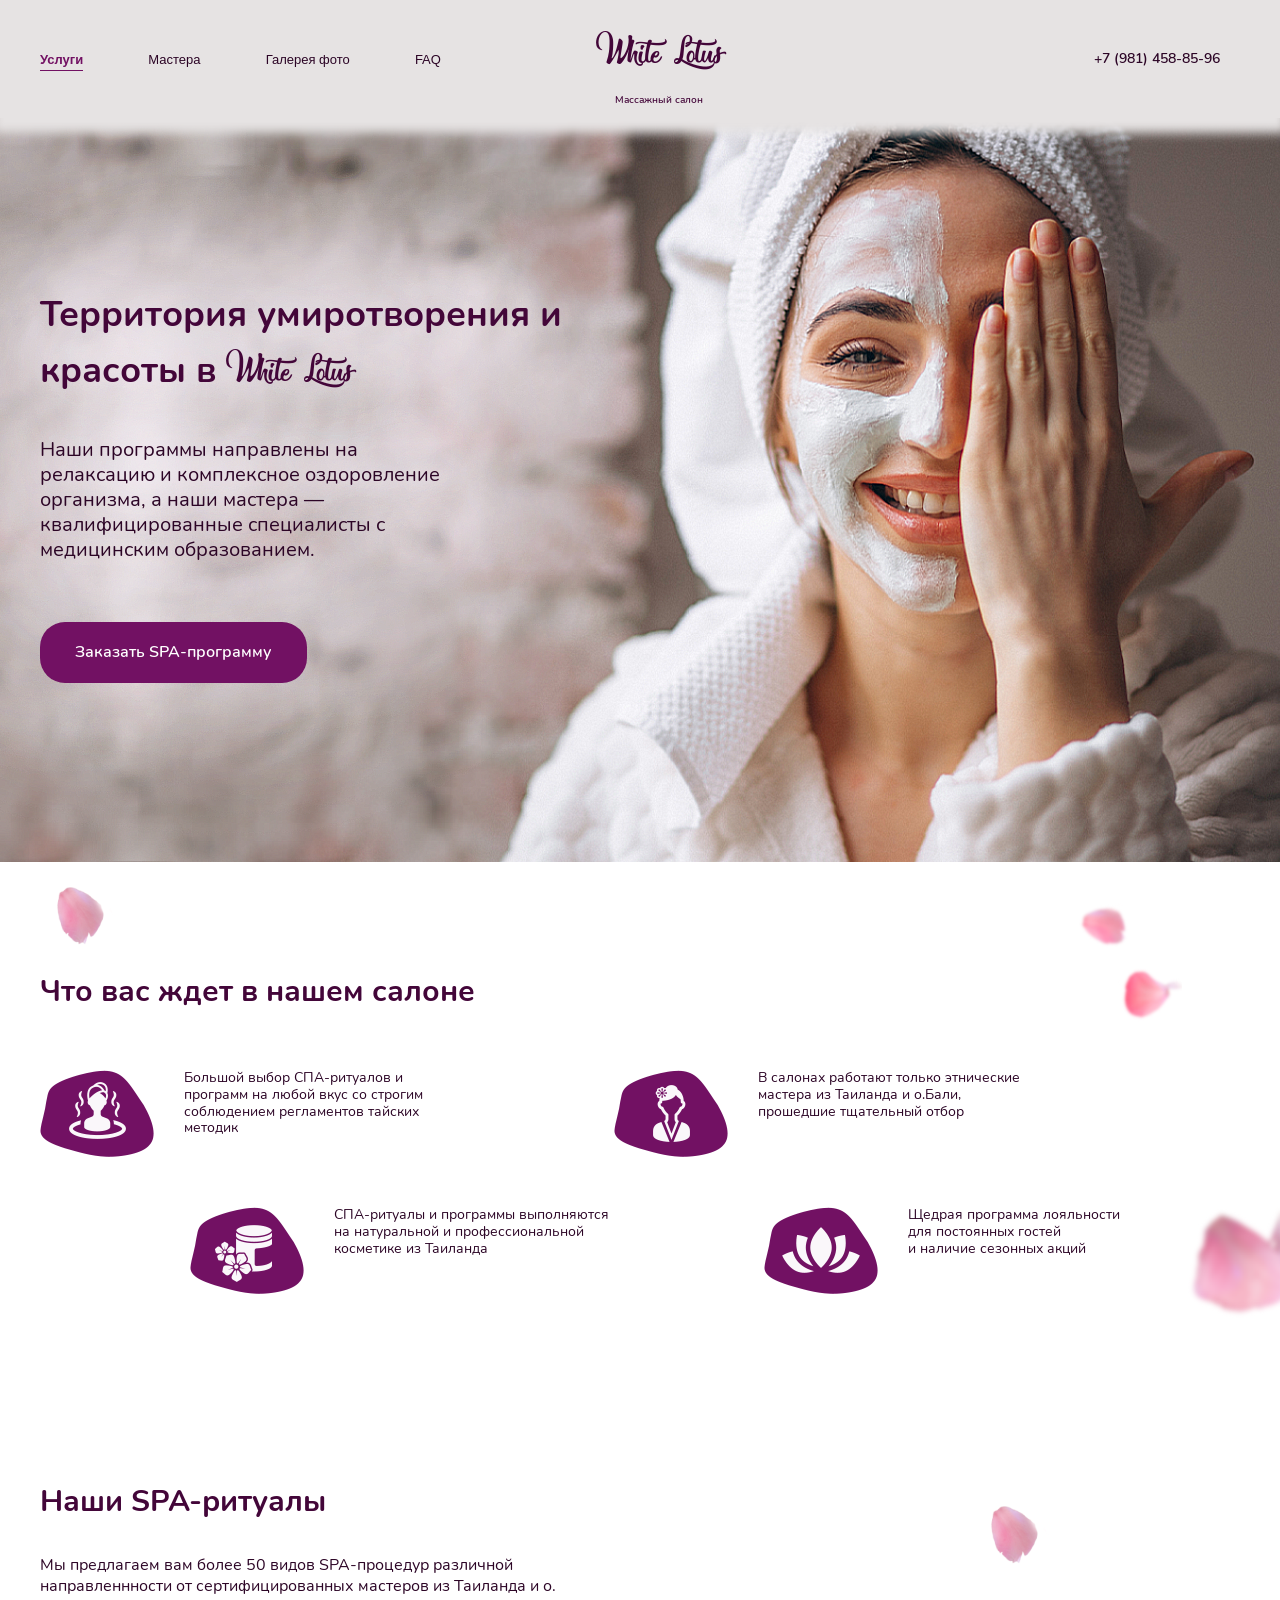
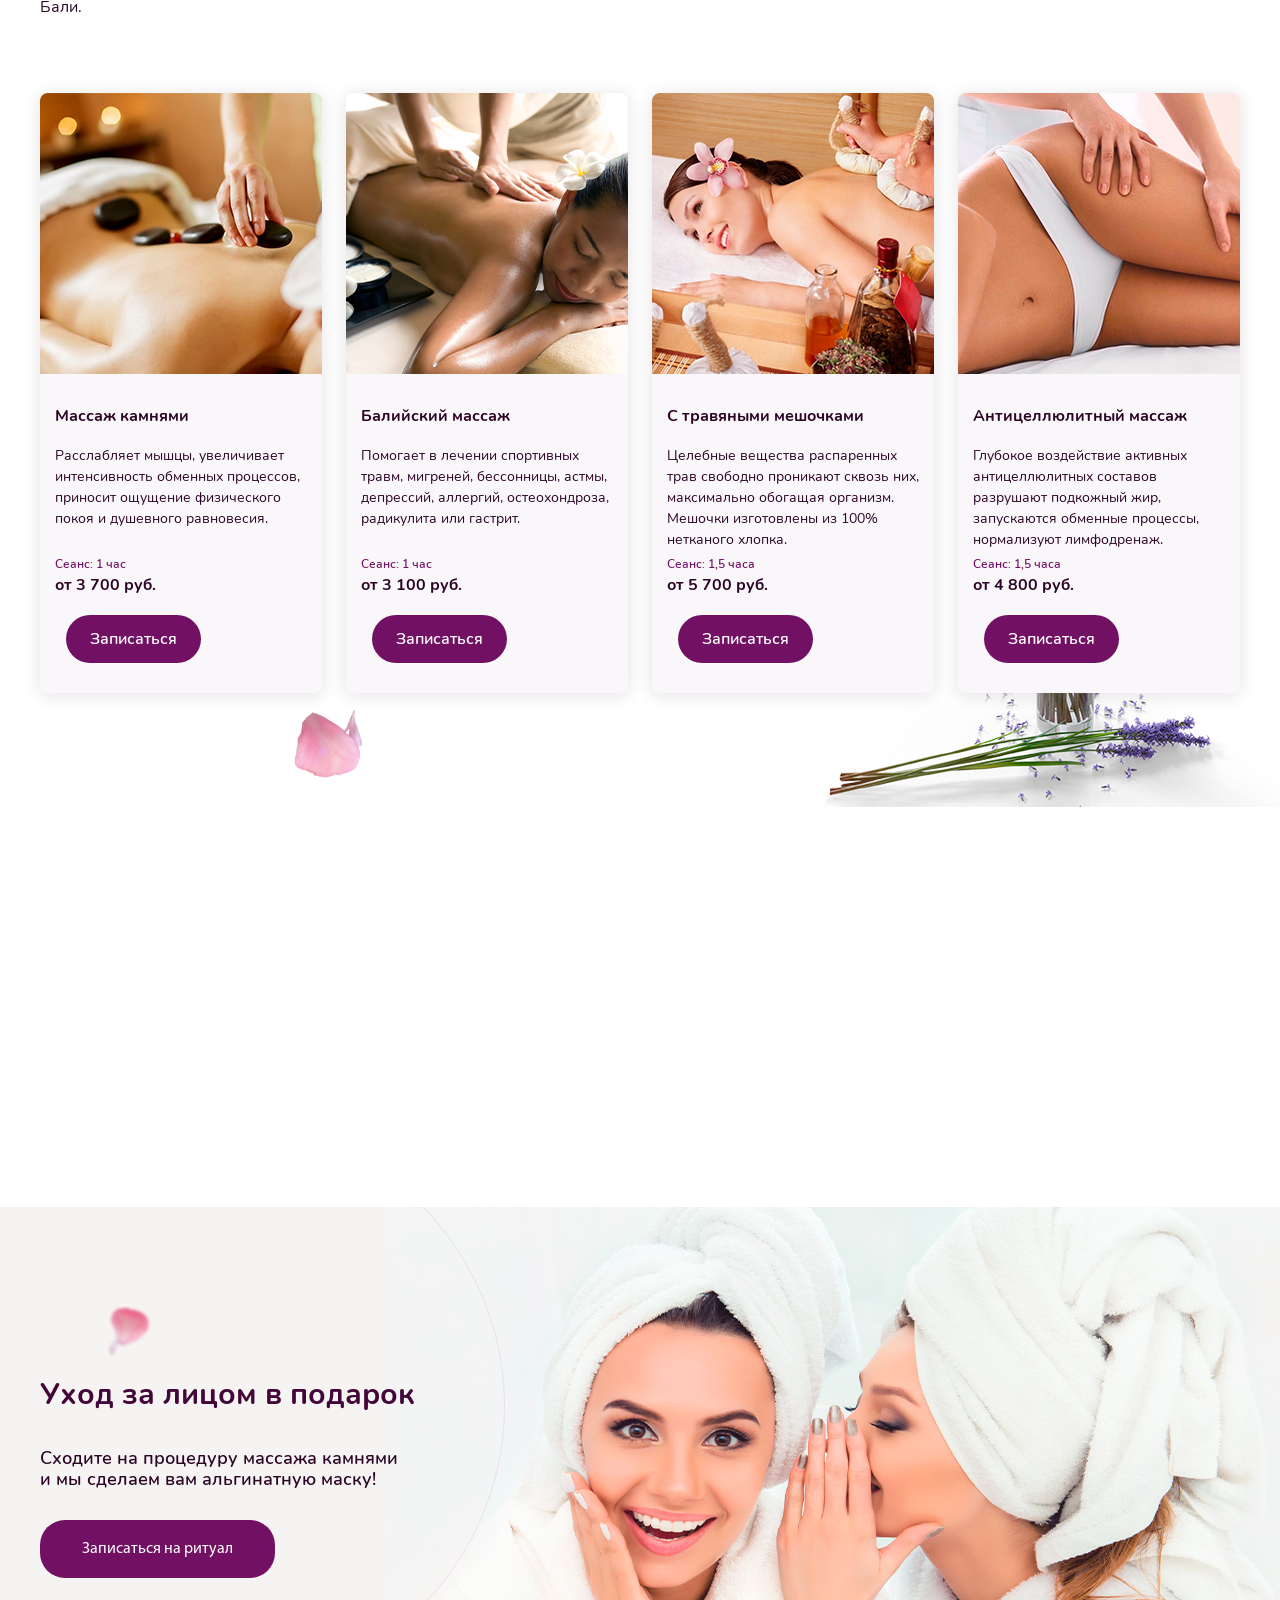
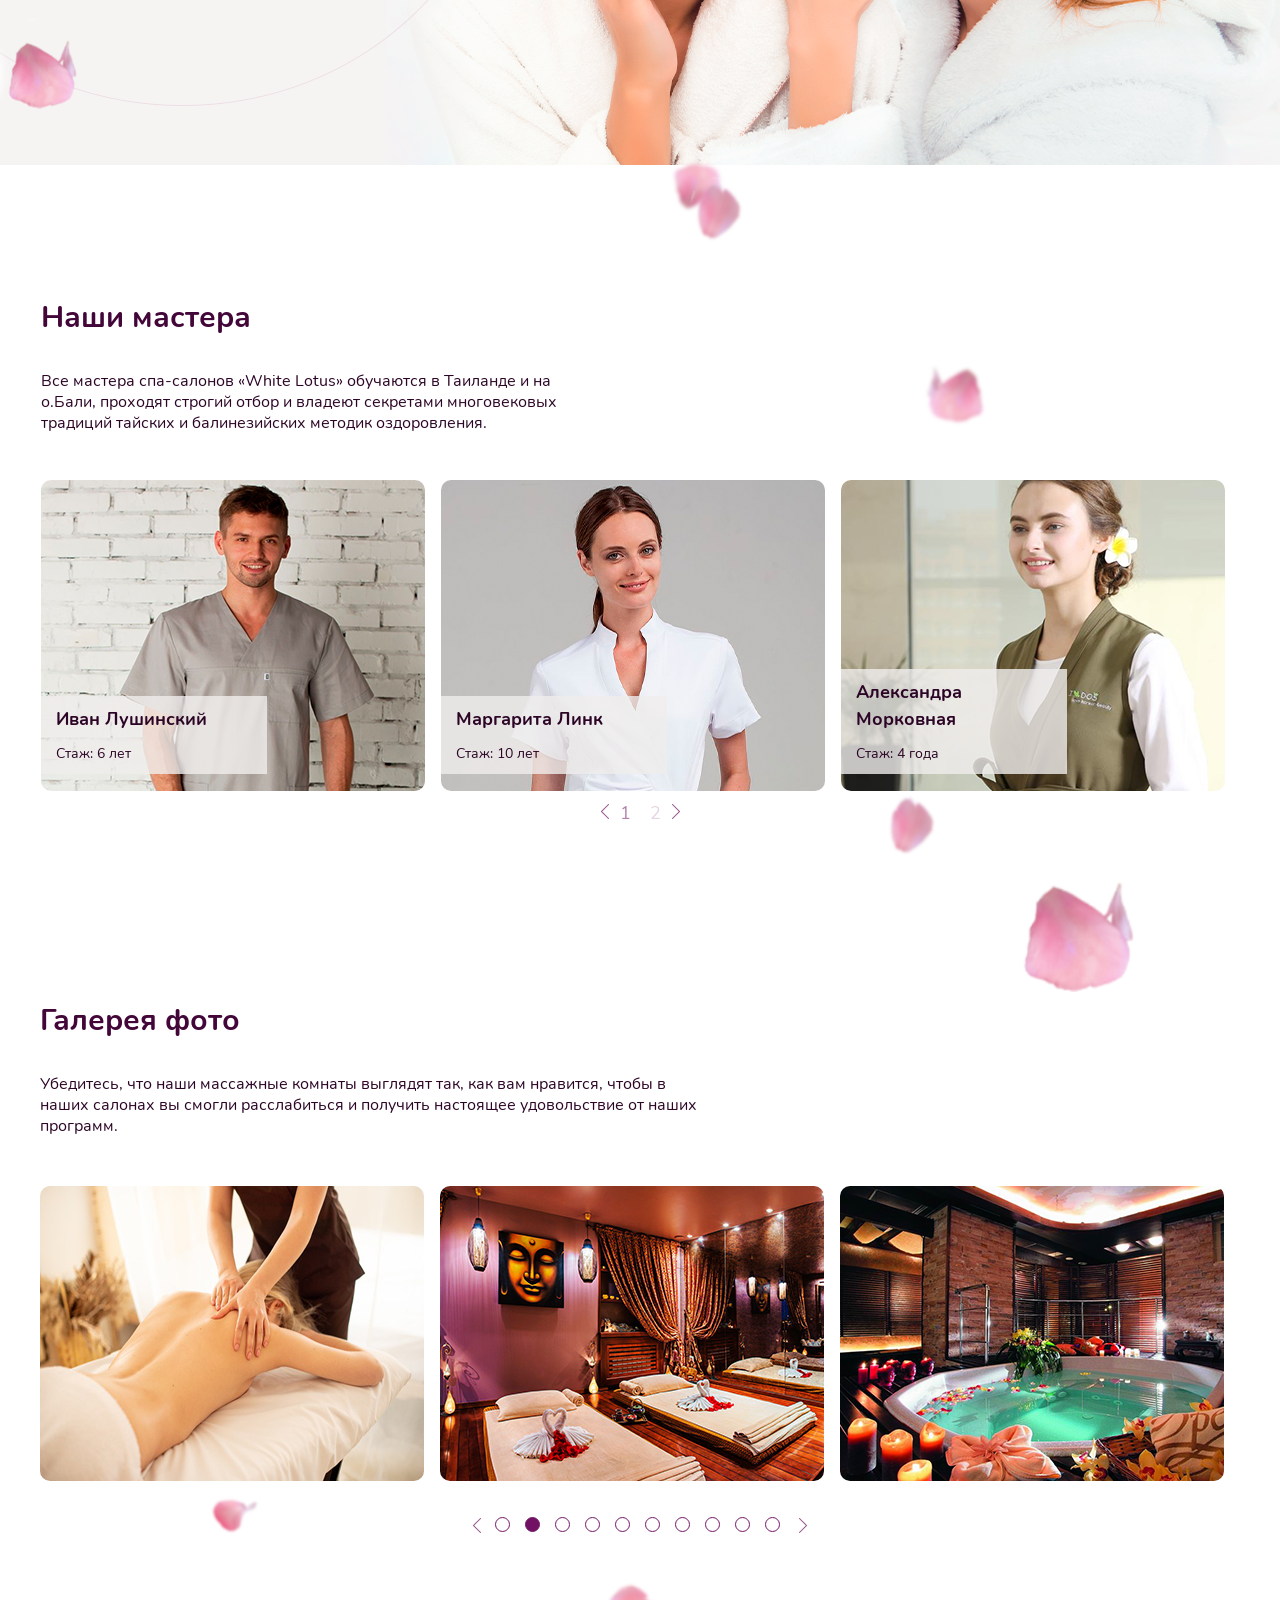
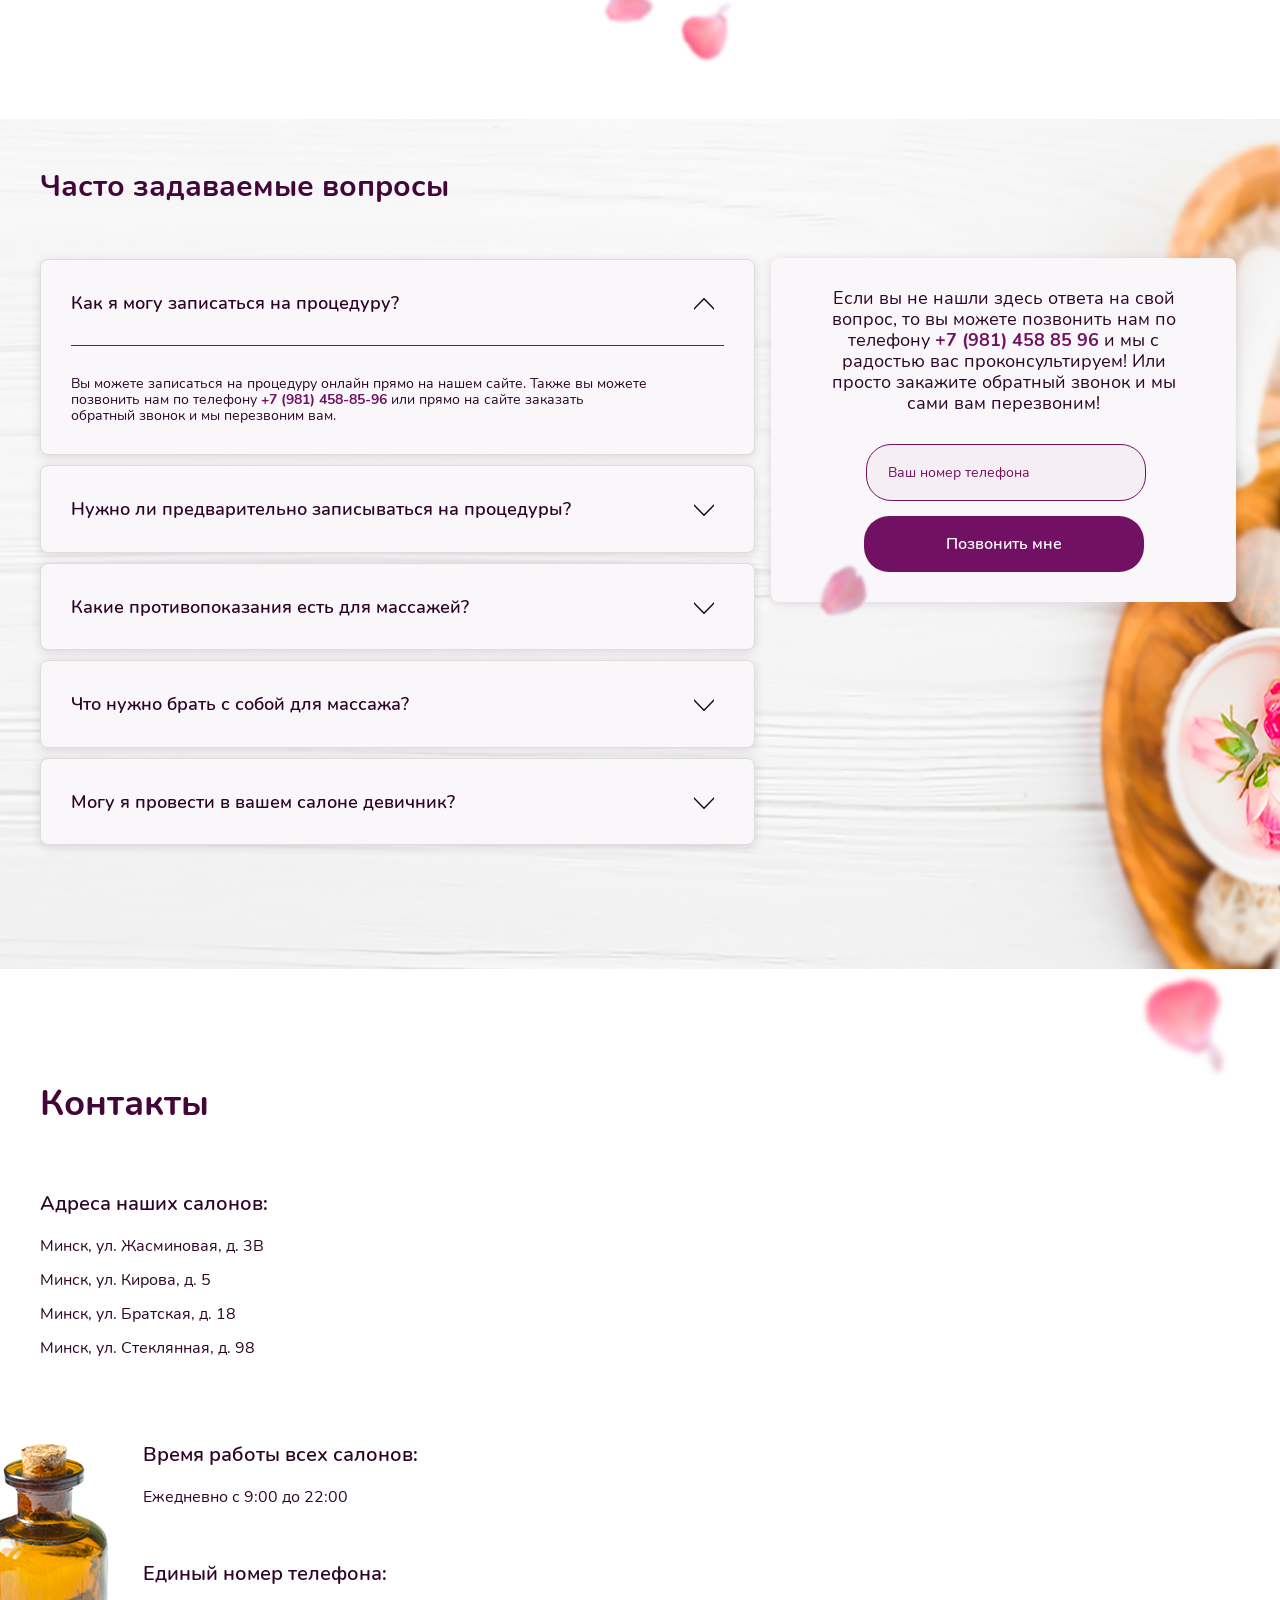
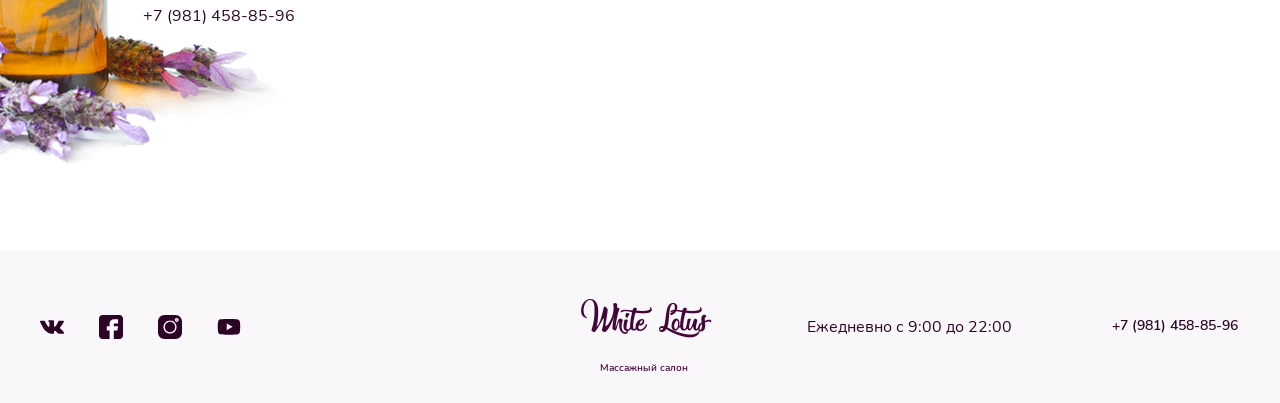
==== index.html @ 050c0d63 "SpaProject" ====
<!DOCTYPE html>
<html lang="en">
<head>
    <meta charset="UTF-8">
    <title>White Lotus</title>
    <link rel="stylesheet" href="css/jquery-ui.min.css">
    <link rel="stylesheet" href="css/bootstrap.min.css">
    <link rel="stylesheet" href="css/slick.css">
    <link rel="stylesheet" href="css/slick-theme.css">
    <link rel="stylesheet" href="css/magnific-popup.css">
    <link rel="stylesheet" href="css/animate.min.css">
    <link rel="stylesheet" href="css/main.css">
    <link rel="stylesheet" href="css/adaptive.css">
    <meta name="viewport" content="width=device-width, initial-scale=1">
</head>
<body>
<div id="main-header">
    <div id="header">
        <div id="header-container">
            <div id="burger">&#9776;</div>
            <div id="links" class="wow animate__backInLeft">
                <svg version="1.1" id="Capa_1" xmlns="http://www.w3.org/2000/svg" xmlns:xlink="http://www.w3.org/1999/xlink" x="0px" y="0px"
                     viewBox="0 0 511.76 511.76" style="enable-background:new 0 0 511.76 511.76;" xml:space="preserve">
<g>
	<g>
		<path d="M436.896,74.869c-99.84-99.819-262.208-99.819-362.048,0c-99.797,99.819-99.797,262.229,0,362.048
			c49.92,49.899,115.477,74.837,181.035,74.837s131.093-24.939,181.013-74.837C536.715,337.099,536.715,174.688,436.896,74.869z
			 M361.461,331.317c8.341,8.341,8.341,21.824,0,30.165c-4.16,4.16-9.621,6.251-15.083,6.251c-5.461,0-10.923-2.091-15.083-6.251
			l-75.413-75.435l-75.392,75.413c-4.181,4.16-9.643,6.251-15.083,6.251c-5.461,0-10.923-2.091-15.083-6.251
			c-8.341-8.341-8.341-21.845,0-30.165l75.392-75.413l-75.413-75.413c-8.341-8.341-8.341-21.845,0-30.165
			c8.32-8.341,21.824-8.341,30.165,0l75.413,75.413l75.413-75.413c8.341-8.341,21.824-8.341,30.165,0
			c8.341,8.32,8.341,21.824,0,30.165l-75.413,75.413L361.461,331.317z"/>
	</g>
</g>
</svg>
                <a href="#rituals-spa-description" class="category active">Услуги</a>
                <a href="#masters" class="category">Мастера</a>
                <a href="#gallery-photo" class="category">Галерея фото</a>
                <a href="#question" class="category">FAQ</a>
            </div>
            <div class="logo wow animate__bounceIn">
                <div class="logo-head-text">White Lotus</div>
                <div class="logo-text">Массажный салон</div>
            </div>
            <div class="number wow animate__backInRight">
                +7 (981) 458-85-96
            </div>
        </div>
    </div>
    <div id="title-container" class="wow animate__backInLeft">
        <div id="titles">
            <h1>Территория умиротворения и красоты в <span class="logo-head-text">White Lotus</span></h1>
        </div>
        <div id="titles-text">
            Наши программы направлены на релаксацию
            и комплексное оздоровление организма, а наши мастера — квалифицированные специалисты
            с медицинским образованием.
        </div>
        <div id="action">
            <a href="#rituals-spa-description" class="btn">Заказать SPA-программу</a>
        </div>
    </div>
</div>
<div id="info">
    <div id="petal-1">
        <img src="images/petal1.png" alt="">
    </div>
    <div id="petal-2">
        <img src="images/petal2.png" alt="">
    </div>
    <div id="petal-3">
        <img src="images/petal3.png" alt="">
    </div>
    <div id="petal-4">
        <img src="images/petal4.png" alt="">
    </div>
    <div id="petal-5">
        <img src="images/petal5.png" alt="">
    </div>
    <div id="petal-6">
        <img src="images/petal6.png" alt="">
    </div>
    <div id="petal-7">
        <img src="images/petal7.png" alt="">
    </div>
    <div id="lavanda">
        <img src="images/lavanda.png" alt="">
    </div>
    <div id="info-container">
        <h2 class="title-info">Что вас ждет в нашем салоне</h2>
        <div id="information">
            <div class="info-spa">
                <div class="info-spa-image">
                    <img src="images/info1.png" alt="">
                </div>
                <div class="info-spa-text">
                    Большой выбор СПА-ритуалов и программ на любой вкус со строгим соблюдением регламентов тайских
                    методик
                </div>
            </div>
            <div class="info-spa">
                <div class="info-spa-image">
                    <img src="images/info2.png" alt="">
                </div>
                <div class="info-spa-text">
                    В салонах работают только этнические мастера из Таиланда и о.Бали, прошедшие тщательный отбор
                </div>
            </div>
            <div class="info-spa">
                <div class="info-spa-image">
                    <img src="images/info3.png" alt="">
                </div>
                <div class="info-spa-text">
                    СПА-ритуалы и программы выполняются на натуральной и профессиональной косметике из Таиланда
                </div>
            </div>
            <div class="info-spa">
                <div class="info-spa-image">
                    <img src="images/info4.png" alt="">
                </div>
                <div class="info-spa-text">
                    Щедрая программа лояльности<br> для постоянных гостей<br>
                    и наличие сезонных акций
                </div>
            </div>
        </div>

        <div id="rituals-spa">
            <h2 class="title-info">Наши SPA-ритуалы</h2>
            <div class="rituals-spa-text">
                Мы предлагаем вам более 50 видов SPA-процедур различной направленнности от сертифицированных мастеров из
                Таиланда и о. Бали.
            </div>
            <div id="rituals-spa-description">
                <div class="spa">
                    <div class="spa-images">
                        <img src="images/spa1.png" alt="">
                    </div>
                    <div class="spa-description">
                        <div class="spa-title">
                            Массаж камнями
                        </div>
                        <div class="spa-text">
                            Расслабляет мышцы, увеличивает интенсивность обменных процессов, приносит ощущение
                            физического
                            покоя
                            и душевного равновесия.
                        </div>
                        <div class="spa-time">
                            Сеанс: 1 час
                        </div>
                        <div class="spa-money">
                            от 3 700 руб.
                        </div>
                        <button class="btn open-modal">Записаться</button>
                    </div>
                </div>
                <div class="spa">
                    <div class="spa-images">
                        <img src="images/spa2.png" alt="">
                    </div>
                    <div class="spa-description">
                        <div class="spa-title">
                            Балийский массаж
                        </div>
                        <div class="spa-text">
                            Помогает в лечении спортивных травм, мигреней, бессонницы, астмы, депрессий, аллергий,
                            остеохондроза, радикулита или гастрит.
                        </div>
                        <div class="spa-time">
                            Сеанс: 1 час
                        </div>
                        <div class="spa-money">
                            от 3 100 руб.
                        </div>
                        <button class="btn open-modal">Записаться</button>
                    </div>
                </div>
                <div class="spa">
                    <div class="spa-images">
                        <img src="images/spa3.png" alt="">
                    </div>
                    <div class="spa-description">
                        <div class="spa-title">
                            С травяными мешочками
                        </div>
                        <div class="spa-text">
                            Целебные вещества распаренных трав свободно проникают сквозь них, максимально обогащая
                            организм.
                            Мешочки изготовлены
                            из 100% нетканого хлопка.
                        </div>
                        <div class="spa-time">
                            Сеанс: 1,5 часа
                        </div>
                        <div class="spa-money">
                            от 5 700 руб.
                        </div>
                        <button class="btn open-modal">Записаться</button>
                    </div>
                </div>
                <div class="spa">
                    <div class="spa-images">
                        <img src="images/spa4.png" alt="">
                    </div>
                    <div class="spa-description">
                        <div class="spa-title">
                            Антицеллюлитный массаж
                        </div>
                        <div class="spa-text">
                            Глубокое воздействие активных антицеллюлитных составов разрушают подкожный жир, запускаются
                            обменные процессы, нормализуют лимфодренаж.
                        </div>
                        <div class="spa-time">
                            Сеанс: 1,5 часа
                        </div>
                        <div class="spa-money">
                            от 4 800 руб.
                        </div>
                        <button class="btn open-modal">Записаться</button>
                    </div>
                </div>
            </div>
        </div>
    </div>
</div>
<div class="parallax-window" data-parallax="scroll" data-image-src="images/paralaxBigImage.jpg"></div>
<div id="present">
    <div id="petal-8">
        <img src="images/petal8.png" alt="">
    </div>
    <div id="petal-9">
        <img src="images/petal9.png" alt="">
    </div>
    <div id="present-container">
        <h2 class="title-info">Уход за лицом в подарок</h2>
        <div class="present-text">
            Сходите на процедуру массажа камнями и мы сделаем вам альгинатную маску!
        </div>
        <button class="btn open-modal">Записаться на ритуал</button>
    </div>
</div>
<div id="masters">
    <div id="petal-container">
        <div id="petal-10">
            <img src="images/petal10.png" alt="">
        </div>
        <div id="petal-11"><img src="images/petal11.png" alt=""></div>
        <div id="petal-12"><img src="images/petal12.png" alt=""></div>
        <div id="petal-13"><img src="images/petal13.png" alt=""></div>
        <div id="petal-14"><img src="images/petal14.png" alt=""></div>
        <div id="petal-15"><img src="images/petal15.png" alt=""></div>
        <div id="petal-16"><img src="images/petal16.png" alt=""></div>
        <div id="petal-17"><img src="images/petal17.png" alt=""></div>
        <div id="petal-18"><img src="images/petal18.png" alt=""></div>
    </div>
    <div id="masters-container">
        <h2 class="title-info">Наши мастера</h2>
        <div class="text-info-masters">
            Все мастера спа-салонов «White Lotus» обучаются в Таиланде и на о.Бали, проходят строгий отбор и владеют
            секретами многовековых традиций тайских и балинезийских методик оздоровления.
        </div>

        <div id="the-choice-masters" class="wow animate__zoomIn">
            <div class="master">
                <img src="images/masters1.png" alt="">
                <div class="master-content">
                    <div class="master-name">
                        Иван Лушинский
                    </div>
                    <div class="master-work">
                        Стаж: 6 лет
                    </div>
                </div>
            </div>
            <div class="master">
                <img src="images/masters2.png" alt="">
                <div class="master-content">
                    <div class="master-name">
                        Маргарита Линк
                    </div>
                    <div class="master-work">
                        Стаж: 10 лет
                    </div>
                </div>
            </div>
            <div class="master">
                <img src="images/masters3.png" alt="">
                <div class="master-content">
                    <div class="master-name">
                        Александра Морковная
                    </div>
                    <div class="master-work">
                        Стаж: 4 года
                    </div>
                </div>
            </div>
            <div class="master">
                <img src="images/masters4.jpg" alt="">
                <div class="master-content">
                    <div class="master-name">
                        Любовь Хармова
                    </div>
                    <div class="master-work">
                        Стаж: 8 лет
                    </div>
                </div>
            </div>
            <div class="master">
                <img src="images/masters5.jpg" alt="">
                <div class="master-content">
                    <div class="master-name">
                        Андрей Стецюкин
                    </div>
                    <div class="master-work">
                        Стаж: 6 лет
                    </div>
                </div>
            </div>
            <div class="master">
                <img src="images/masters6.jpg" alt="">
                <div class="master-content">
                    <div class="master-name">
                        Наталия Менина
                    </div>
                    <div class="master-work">
                        Стаж: 11 лет
                    </div>
                </div>
            </div>
        </div>
    </div>
</div>
<div id="gallery">
    <div id="gallery-title">
        Галерея фото
    </div>
    <div id="gallery-text">
        Убедитесь, что наши массажные комнаты выглядят так, как вам нравится, чтобы в наших салонах вы смогли
        расслабиться и получить настоящее удовольствие от наших программ.
    </div>
    <div id="gallery-photo">
        <div class="img-gallery">
            <a href="images/gallery1.jpg" class="img"><img src="images/gallery1.jpg" alt=""></a>
        </div>
        <div class="img-gallery">
            <a href="images/gallery2.jpg" class="img"><img src="images/gallery2.jpg" alt=""></a>
        </div>
        <div class="img-gallery">
            <a href="images/gallery3.png" class="img"><img src="images/gallery3.png" alt=""></a>
        </div>
        <div class="img-gallery">
            <a href="images/gallery4.png" class="img"> <img src="images/gallery4.png" alt=""></a>
        </div>
        <div class="img-gallery">
            <a href="images/gallery5.jpg" class="img"><img src="images/gallery5.jpg" alt=""></a>
        </div>
        <div class="img-gallery">
            <a href="images/gallery6.jpg" class="img"> <img src="images/gallery6.jpg" alt=""></a>
        </div>
        <div class="img-gallery">
            <a href="images/gallery7.jpg" class="img"> <img src="images/gallery7.jpg" alt=""></a>
        </div>
        <div class="img-gallery">
            <a href="images/gallery8.jpg" class="img"><img src="images/gallery8.jpg" alt=""></a>
        </div>
        <div class="img-gallery">
            <a href="images/gallery9.png" class="img"> <img src="images/gallery9.png" alt=""></a>
        </div>
        <div class="img-gallery">
            <a href="images/gallery10.jpg" class="img"> <img src="images/gallery10.jpg" alt=""></a>
        </div>
    </div>
</div>
<div id="question">
    <div id="petal-19"><img src="images/petal19.png" alt=""></div>
    <div id="petal-20"><img src="images/petal20.png" alt=""></div>
    <div id="petal-21"><img src="images/petal21.png" alt=""></div>
    <div id="question-container">
        <div class="title-info wow animate__slideInLeft">Часто задаваемые вопросы</div>
        <div class="accordion wow animate__slideInLeft">
            <div class="accordion-item">
                <div class="accordion-header">Как я могу записаться на процедуру?</div>
                <div>Вы можете записаться на процедуру онлайн прямо на нашем сайте. Также вы можете позвонить нам по
                    телефону <span>+7 (981) 458-85-96</span> или прямо на сайте заказать обратный звонок и мы
                    перезвоним
                    вам.
                </div>
            </div>
            <div class="accordion-item">
                <div class="accordion-header">Нужно ли предварительно записываться на процедуры?</div>
                <div> Конечно, выбираете какой массаж вас интересует и нажимаете конопку "Записаться". Или звоните к
                    нам <span>+7 (981) 458-85-96</span> и наш администратор ответит на любые ваши вопросы.
                </div>
            </div>
            <div class="accordion-item">
                <div class="accordion-header">Какие противопоказания есть для массажей?</div>
                <div> Тут надо обязательно сообщить зарание нашему администратору ,<br>и он обязательно
                    проконсультирует
                    вас
                </div>
            </div>
            <div class="accordion-item">
                <div class="accordion-header">Что нужно брать с собой для массажа?</div>
                <div>
                    Только хорошое настроения ,а остальное мы вам предоставим.
                </div>
            </div>
            <div class="accordion-item">
                <div class="accordion-header">Могу я провести в вашем салоне девичник?</div>
                <div class="accordion-text">
                    Конечно, зараниее сообщите нашему администратору, и мы все сделаем в лучшем виде.
                </div>
            </div>
        </div>
        <div id="number-container" class="wow animate__slideInRight">
            <div id="numbers">
                <div class="number-text">
                    Если вы не нашли здесь ответа на свой вопрос, то вы можете позвонить нам по телефону <span>+7 (981) 458 85 96</span>
                    и мы с радостью вас проконсультируем! Или просто закажите обратный звонок и мы сами вам перезвоним!
                </div>
                <div class="input">
                    <label for="number"></label>
                    <input type="text" name="number" id="phone" placeholder="Ваш номер телефона">
                    <p class="input-error-phone">Введите коректно ваш телефон</p>
                </div>
                <button class="btn open-phone">Позвонить мне</button>
            </div>
            <div id="answer">
                <div class="answer-title">
                    Спасибо
                </div>
                <div class="answer-text">
                    Мы свяжемся с вами в течение 5 минут
                </div>
            </div>
        </div>
    </div>

</div>
<div id="maps">
    <div id="contact-container">
        <div id="petal-22"><img src="images/petal22.png" alt=""></div>
        <div id="petal-23"><img src="images/petal23.png" alt=""></div>
        <div id="petal-24"><img src="images/petal24.png" alt=""></div>
        <div id="lavender"><img src="images/Lavender.png" alt=""></div>
        <div id="title-maps">
            Контакты
        </div>
<div id="location-work">
        <div class="location wow animate__backInRight">
            <div class="title-location">Адреса наших салонов:</div>
            <p>Минск, ул. Жасминовая, д. 3B</p>
            <p>Минск, ул. Кирова, д. 5</p>
            <p>Минск, ул. Братская, д. 18</p>
            <p>Минск, ул. Стеклянная, д. 98</p>
        </div>
        <div class="work wow animate__backInRight">
            <div class="title-location">
                Время работы всех салонов:
            </div>
            <div class="text-work">
                Ежедневно с 9:00 до 22:00
            </div>
            <div class="title-location last">
                Единый номер телефона:
            </div>
            <div class="text-work">
                +7 (981) 458-85-96
            </div>

        </div>
</div>
        <div id="maps-information">
            <script type="text/javascript" charset="utf-8" async
                    src="https://api-maps.yandex.ru/services/constructor/1.0/js/?um=constructor%3Afc73ba0dc9cff9b2881bc2d730f0897f769ebb010bf8458aa2064d4a2d232bf5&amp;width=792&amp;height=420&amp;lang=ru_RU&amp;scroll=true"></script>
        </div>
    </div>
</div>
<div id="footer">
    <div id="footer-container">
        <div id="footer-icon">
            <div class="icon wow animate__bounce">
                <a href="https://vkontakte.ru/Spa" class="link" target="_blank">
                    <svg version="1.1" id="Capa_1" xmlns="http://www.w3.org/2000/svg"
                         xmlns:xlink="http://www.w3.org/1999/xlink" x="0px" y="0px"
                         viewBox="0 0 511.962 511.962" style="enable-background:new 0 0 511.962 511.962;"
                         xml:space="preserve">
<path d="M250.503,400.807h30.592c0,0,9.248-1.024,13.952-6.112c4.352-4.672,4.192-13.44,4.192-13.44
	s-0.608-41.056,18.464-47.104c18.784-5.952,42.912,39.68,68.48,57.248c19.328,13.28,34.016,10.368,34.016,10.368l68.384-0.96
	c0,0,35.776-2.208,18.816-30.336c-1.376-2.304-9.888-20.8-50.848-58.816c-42.88-39.808-37.12-33.344,14.528-102.176
	c31.456-41.92,44.032-67.52,40.096-78.464c-3.744-10.432-26.88-7.68-26.88-7.68l-76.928,0.448c0,0-5.696-0.768-9.952,1.76
	c-4.128,2.496-6.784,8.256-6.784,8.256s-12.192,32.448-28.448,60.032c-34.272,58.208-48,61.28-53.6,57.664
	c-13.024-8.416-9.76-33.856-9.76-51.904c0-56.416,8.544-79.936-16.672-86.016c-8.384-2.016-14.528-3.36-35.936-3.584
	c-27.456-0.288-50.72,0.096-63.872,6.528c-8.768,4.288-15.52,13.856-11.392,14.4c5.088,0.672,16.608,3.104,22.72,11.424
	c7.904,10.72,7.616,34.848,7.616,34.848s4.544,66.4-10.592,74.656c-10.4,5.664-24.64-5.888-55.2-58.72
	c-15.648-27.04-27.488-56.96-27.488-56.96s-2.272-5.568-6.336-8.544c-4.928-3.616-11.84-4.768-11.84-4.768l-73.152,0.448
	c0,0-10.976,0.32-15.008,5.088c-3.584,4.256-0.288,13.024-0.288,13.024s57.28,133.984,122.112,201.536
	C182.983,404.871,250.503,400.807,250.503,400.807L250.503,400.807z"/>
                        <g>
</g>
</svg>
                </a>
                <a href="https://facebook.com/Spa" class="link" target="_blank">
                    <svg viewBox="0 0 512 512" xmlns="http://www.w3.org/2000/svg">
                        <path d="m437 0h-362c-41.351562 0-75 33.648438-75 75v362c0 41.351562 33.648438 75 75 75h151v-181h-60v-90h60v-61c0-49.628906 40.371094-90 90-90h91v90h-91v61h91l-15 90h-76v181h121c41.351562 0 75-33.648438 75-75v-362c0-41.351562-33.648438-75-75-75zm0 0"/>
                    </svg>
                </a>
                <a href="https://instagram/Spa" class="link" target="_blank">
                    <svg viewBox="0 0 512.00096 512.00096" xmlns="http://www.w3.org/2000/svg">
                        <path d="m373.40625 0h-234.8125c-76.421875 0-138.59375 62.171875-138.59375 138.59375v234.816406c0 76.417969 62.171875 138.589844 138.59375 138.589844h234.816406c76.417969 0 138.589844-62.171875 138.589844-138.589844v-234.816406c0-76.421875-62.171875-138.59375-138.59375-138.59375zm-117.40625 395.996094c-77.195312 0-139.996094-62.800782-139.996094-139.996094s62.800782-139.996094 139.996094-139.996094 139.996094 62.800782 139.996094 139.996094-62.800782 139.996094-139.996094 139.996094zm143.34375-246.976563c-22.8125 0-41.367188-18.554687-41.367188-41.367187s18.554688-41.371094 41.367188-41.371094 41.371094 18.558594 41.371094 41.371094-18.558594 41.367187-41.371094 41.367187zm0 0"/>
                        <path d="m256 146.019531c-60.640625 0-109.980469 49.335938-109.980469 109.980469 0 60.640625 49.339844 109.980469 109.980469 109.980469 60.644531 0 109.980469-49.339844 109.980469-109.980469 0-60.644531-49.335938-109.980469-109.980469-109.980469zm0 0"/>
                        <path d="m399.34375 96.300781c-6.257812 0-11.351562 5.09375-11.351562 11.351563 0 6.257812 5.09375 11.351562 11.351562 11.351562 6.261719 0 11.355469-5.089844 11.355469-11.351562 0-6.261719-5.09375-11.351563-11.355469-11.351563zm0 0"/>
                    </svg>
                </a>

                <a href="https://www.youtube.com/watch?v=k4bssDcZuJE" class="link" target="_blank">
                    <svg height="682pt" viewBox="-21 -117 682.66672 682" width="682pt"
                         xmlns="http://www.w3.org/2000/svg">
                        <path d="m626.8125 64.035156c-7.375-27.417968-28.992188-49.03125-56.40625-56.414062-50.082031-13.703125-250.414062-13.703125-250.414062-13.703125s-200.324219 0-250.40625 13.183593c-26.886719 7.375-49.03125 29.519532-56.40625 56.933594-13.179688 50.078125-13.179688 153.933594-13.179688 153.933594s0 104.378906 13.179688 153.933594c7.382812 27.414062 28.992187 49.027344 56.410156 56.410156 50.605468 13.707031 250.410156 13.707031 250.410156 13.707031s200.324219 0 250.40625-13.183593c27.417969-7.378907 49.03125-28.992188 56.414062-56.40625 13.175782-50.082032 13.175782-153.933594 13.175782-153.933594s.527344-104.382813-13.183594-154.460938zm-370.601562 249.878906v-191.890624l166.585937 95.945312zm0 0"/>
                    </svg>
                </a>
            </div>
        </div>
        <div class="logo">
            <div class="logo-head-text">White Lotus</div>
            <div class="logo-text">Массажный салон</div>
        </div>
        <div id="colum">
        <div class="text-work">
            Ежедневно с 9:00 до 22:00
        </div>
        <div class="number">
            +7 (981) 458-85-96
        </div>
        </div>
    </div>
</div>


<div id="reservation-container" class="wow animate__pulse">
    <div id="reservation">
        <div id="reservation-cancel">
            <img src="images/cancel.png" alt="">
        </div>
        <div id="reservation-content">
            <form action="" id="reserv" method="post">
                <div class="reserve-input">
                    <input type="text" name="name" placeholder="Ваше Имя" id="name">
                    <p class="input-error">Введите ваше имя</p>
                </div>
                <div class="reserve-input">
                    <input type="text" name="number" placeholder="Ваше телефон" id="number">
                    <p class="input-error">Введите ваш телефон</p>
                </div>
                <div class="reserve-input">
                    <select class="form-control" name="ritual" id="exampleFormControlSelect1 ritual">
                        <option>Выберите ритуал</option>
                        <option>Массаж камнями</option>
                        <option>Балийский массаж</option>
                        <option>С травяными мешочками</option>
                        <option>Антицеллюлитный массаж</option>
                    </select>
                </div>
                <div class="reserve-input">
                    <input type="text" name="date" placeholder="Введите дату и время" id="date">
                    <p class="input-error">Введите дату и время</p>
                </div>
            </form>
            <div id="action-popup">
                <button class="btn button">Записаться</button>
            </div>
        </div>
        <div id="reservation-send">
            <div id="reserve-container">
                <div class="reservation-send-title">
                    Спасибо за заказ!
                </div>
                <div class="reservation-send-text">
                    Мы обязательно вам перезвоним
                    в течение 15 минут!
                </div>
            </div>
        </div>
    </div>
</div>

<script src="js/jquery-3.6.0.min.js"></script>
<script src="js/bootstrap.min.js"></script>
<script src="js/parallax.js"></script>
<script src="js/jquery.magnific-popup.min.js"></script>
<script src="js/wow.min.js"></script>
<script src="js/jquery-ui.min.js"></script>
<script src="js/slick.js"></script>
<script src="js/main.js"></script>
</body>
</html>
---- css/main.css ----
@font-face {
    font-family: 'Marguaritas';
    src: url("../fonts/Marguaritas.ttf");
}

@font-face {
    font-family: 'MyriadRegular';
    src: url("../fonts/MyriadProRegular.otf");
}

@font-face {
    font-family: 'Nunito-Bold';
    src: url("../fonts/Nunito-Bold.ttf");
}

@font-face {
    font-family: 'Nunito-ExtraBold';
    src: url("../fonts/Nunito-ExtraBold.ttf");
}

@font-face {
    font-family: 'Nunito-Regular';
    src: url("../fonts/Nunito-Regular.ttf");
}

@font-face {
    font-family: 'Nunito-SemiBold';
    src: url("../fonts/Nunito-SemiBold.ttf");
}

body {
    margin: 0 auto;
}

#main-header {
    background: url("../images/14317.png");
    background-position: center;
    height: 900px;
}

#header {
    background: #e6e3e3;
    box-shadow: 0 8px 10px 7px #e6e3e3;
}

#header-container {
    max-width: 1200px;
    margin: 0 auto;
    display: flex;
    padding: 10px 0 10px 0;
    align-items: center;
}
#burger {
    font-size: 30px;
    color: #2c0526;
    display: none;
}
#links {
    margin-right: 155px;
}

#links a {
    text-decoration: none;
    font-size: 13px;
    font-family: "Nunito-Semi-Bold", sans-serif;
    color: rgb(44, 5, 38);
    margin-right: 60px;
}

#links a:last-child {
    margin-right: 0;
}

#links a.active {
    font-size: 13px;
    font-family: "Nunito-Extra-Bold", sans-serif;
    color: rgb(114, 17, 99);
    font-weight: bold;
    border-bottom: 1px solid rgb(114, 17, 99);
    padding-bottom: 3px;
}

#links a:hover {
    border-bottom: 1px solid rgb(114, 17, 99);
    padding-bottom: 3px;
}

.logo-head-text {
    font-size: 55px;
    font-family: "Marguaritas", sans-serif;
    color: rgb(67, 6, 57);
}

.logo .logo-text {
    font-size: 10px;
    font-family: "Nunito-SemiBold", sans-serif;
    text-align: center;
    color: rgb(67, 6, 57);
}

.number {
    font-size: 14px;
    font-family: "Nunito-SemiBold", sans-serif;
    color: rgb(44, 5, 38);
    margin-left: 372px;

}

#title-container {
    max-width: 1200px;
    margin: 0 auto;
}

#titles {
    width: 524px;
    margin-top: 175px;
}

#title-container #titles h1 {
    font-size: 36px;
    font-family: "Nunito-Bold", sans-serif;
    color: rgb(67, 6, 57);
    margin: 0 auto;
}

#title-container #titles h1 span {
    font-size: 55px;
    font-family: "Marguaritas", sans-serif;
    color: rgb(67, 6, 57);
}

#title-container #titles-text {
    font-size: 20px;
    font-family: "Nunito-Regular", sans-serif;
    color: rgb(44, 5, 38);
    line-height: 1.25;
    width: 430px;
    margin-top: 35px;
}

#action {
    margin-top: 60px;
}

#action a {
    text-decoration: none;
    padding: 18px 35px 19px 35px;
}

.btn {
    background-color: rgb(114, 17, 99);
    outline: 0;
    border: 0;
    border-radius: 25px;
    font-size: 16px;
    font-family: "Nunito-SemiBold", sans-serif;
    color: rgb(255, 255, 255);
    cursor: pointer;
}

#info {
    position: relative;
    padding-bottom: 114px;
}

#info #petal-1 {
    position: absolute;
    top: -20px;
    left: 53px;
}

#info #petal-2 {
    position: absolute;
    top: 162px;
    left: 0;
}

#info #petal-3 img {
    position: absolute;
    top: 665px;
    left: -85px;
}

#info #petal-4 img {
    position: absolute;
    bottom: 79px;
    left: 236px;
}

#info #petal-5 img {
    position: absolute;
    top: 60px;
    right: 423px;
}

#info #petal-6 img {
    position: absolute;
    top: 272px;
    right: 0;
}

#info #petal-7 img {
    position: absolute;
    top: 599px;
    right: 226px;
}

#info #lavanda img {
    position: absolute;
    bottom: 0;
    right: 0;
    z-index: -3;
}

#info-container {
    max-width: 1200px;
    margin: 0 auto;
}

.title-info {
    font-size: 30px;
    font-family: "Nunito-Bold", sans-serif;
    color: rgb(67, 6, 57);
    font-weight: bold;
    padding-top: 74px;
    padding-bottom: 10px;
    margin: 0 auto;
}

#information {
    flex-wrap: wrap;
    display: flex;

}

.info-spa {
    display: flex;
    margin-left: 150px;
    margin-top: 50px;
}

.info-spa:first-child {
    margin-left: 0;
}

.info-spa-text {
    width: 280px;
    margin-left: 30px;
    font-size: 14px;
    font-family: "Nunito-Regular", sans-serif;
    color: rgb(44, 5, 38);
    line-height: 1.2;
}

#rituals-spa .title-info {
    padding: 0;
    margin-top: 190px;
}

#rituals-spa .rituals-spa-text {
    width: 550px;
    font-size: 16px;
    font-family: "Nunito-Regular", sans-serif;
    color: rgb(44, 5, 38);
    line-height: 1.313;
    margin-top: 35px;
    margin-bottom: 75px;
}

.spa-description {
    padding: 30px 15px;
}

#rituals-spa .spa {
    border-radius: 8px;
    background-color: rgb(250, 247, 250);
    width: 282px;
    box-shadow: 0 2px 16.56px 1.44px rgba(44, 5, 38, 0.1);
}

#rituals-spa-description {
    display: flex;
    flex-wrap: wrap;
    justify-content: space-between;
}

#rituals-spa .spa .spa-title {
    font-size: 16px;
    font-family: "Nunito-Bold", sans-serif;
    color: rgb(44, 5, 38);
}

#rituals-spa .spa .spa-text {
    font-size: 14px;
    font-family: "Nunito-Regular", sans-serif;
    color: rgb(44, 5, 38);
    margin-top: 17px;
    height: 90px;
}

#rituals-spa .spa .spa-time {
    margin-top: 20px;
    font-size: 12px;
    font-family: "Nunito-SemiBold", sans-serif;
    color: rgb(114, 17, 99);
}

#rituals-spa .spa .spa-money {
    display: inline-block;
    font-size: 16px;
    font-family: "Nunito-Bold", sans-serif;
    color: rgb(44, 5, 38);
}

#rituals-spa .spa .btn {
    margin-top: 18px;
    padding: 12px 24px;
    margin-left: 11px;

}

#present {
    background: url("../images/bg.png");
    background-position: center;
    height: 558px;
    position: relative;
}

#present-container {
    max-width: 1200px;
    margin: 0 auto;
}

#present #petal-8 img {
    position: absolute;
    top: 95px;
    left: 91px;
}

#present #petal-9 img {
    position: absolute;
    bottom: 56px;
    left: 0;
}

#present .title-info {
    padding: 170px 0 0 0;
}

#present .present-text {
    font-size: 18px;
    font-family: "Nunito-SemiBold", sans-serif;
    color: rgb(44, 5, 38);
    line-height: 1.167;
    width: 369px;
    margin-top: 35px;
}

#present button {
    margin-top: 30px;
    padding: 17px 42px;
    font-family: "MyriadRegular", sans-serif;
}

#petal-container {
    position: relative;
}

#petal-container #petal-10 img {
    position: absolute;
    right: 554px;
    top: -6px;
}

#petal-container #petal-11 img {
    position: absolute;
    right: 519px;
    top: 10px;
}

#petal-container #petal-12 img {
    position: absolute;
    right: 282px;
    top: 180px;
}

#petal-container #petal-13 img {
    position: absolute;
    right: 233px;
    top: 391px;
}

#petal-container #petal-14 img {
    position: absolute;
    right: 326px;
    top: 624px;
}

#petal-container #petal-15 img {
    position: absolute;
    right: 146px;
    top: 681px;
}

#petal-container #petal-16 img {
    position: absolute;
    right: 0;
    top: 854px;
}

#petal-container #petal-17 img {
    position: absolute;
    right: 546px;
    top: 1331px;
}

#petal-container #petal-18 img {
    position: absolute;
    left: 210px;
    top: 1331px;
}


#masters-container {
    max-width: 1199px;
    margin: 0 auto;
}

#masters .title-info {
    padding: 135px 0 0 0;
}

#masters .text-info-masters {
    font-size: 16px;
    font-family: "Nunito-Regular", sans-serif;
    color: rgb(44, 5, 38);
    line-height: 1.313;
    width: 518px;
    margin-top: 35px;
}

#the-choice-masters {
    display: flex;
    justify-content: space-between;
    margin-top: 46px;
    flex-wrap: wrap;
}

#the-choice-masters .master {
    position: relative;
    width: 385px;
}

#the-choice-masters .master img {
    border-radius: 10px;
}

#the-choice-masters .master-content {
    background: rgba(240, 238, 237, 0.8);
    width: 226px;
    padding: 10px 15px;
    position: absolute;
    bottom: 17px;
}

#the-choice-masters .master-content .master-name {
    font-size: 18px;
    font-family: "Nunito-Bold", sans-serif;
    color: rgb(44, 5, 38);
}

#the-choice-masters .master-content .master-work {
    font-size: 14px;
    font-family: "Nunito-Regular", sans-serif;
    color: rgb(44, 5, 38);
    margin-top: 10px;
}

.slick-prev::before {
    content: url("../images/prev.png");

}

.slick-next::before {
    content: url("../images/next.png");
}

#the-choice-masters .slick-prev {
    left: 554px;
    top: 330px;
    z-index: 99;
}

#the-choice-masters .slick-next {
    right: 554px;
    top: 330px;
    z-index: 99;
}

#the-choice-masters .slick-dots li #slick-slide-control00:before {
    content: '1';
    font-size: 18px;
    font-family: "Nunito-Regular", sans-serif;
    color: rgba(114, 17, 99, 0.702);
    line-height: 1.2;
}

#the-choice-masters .slick-dots li #slick-slide-control01:before {
    content: '2';
    font-size: 18px;
    font-family: "Nunito-Regular", sans-serif;
    color: rgba(114, 17, 99, 0.702);
    line-height: 1.2;
}

#the-choice-masters .slick-dots li button:nth-child(1) {
    content: '2';
}

#the-choice-masters .slick-dots li.slick-active button:before {
    color: #721163;
}

#gallery {
    margin: 0 auto;
    max-width: 1200px;
}

#gallery-title {
    font-size: 30px;
    font-family: "Nunito-Bold", sans-serif;
    color: rgb(67, 6, 57);
    margin-top: 200px;
}

#gallery-text {
    font-size: 16px;
    font-family: "Nunito-Regular", sans-serif;
    color: rgb(44, 5, 38);
    line-height: 1.313;
    margin-top: 31px;
    width: 665px;
}

#gallery-photo {
    margin-top: 32px;
}

#gallery-photo .img-gallery img {
    border-radius: 10px;
}

#gallery-photo .img-gallery {
    transition: all 1s ease-out;
}

#gallery-photo .img-gallery:hover {
    transform: scale(1.1);
    position: relative;
    z-index: 99999;
}

#gallery-photo {
    position: relative;
    z-index: 0;
    margin-bottom: 220px;
}

#gallery-photo .slick-list {
    height: 330px;
}

#gallery-photo .slick-track {
    position: relative;
    top: 17px;
}

#gallery-photo .slick-dots li button::before {
    content: '';
    border: 1px solid #751767;
    border-radius: 50%;
    opacity: 1;
    width: 15px;
    height: 15px;
}

#gallery-photo .slick-dots li.slick-active button:before {
    background: #721163;
}

#gallery-photo .slick-prev {
    left: 427px;
    top: 355px;
    z-index: 9999;
}

#gallery-photo .slick-next {
    right: 427px;
    top: 355px;
    z-index: 9999;
}

#gallery-photo .slick-dots {
    bottom: -38px;
}

#question {
    background: url("../images/bg-question.png");
    background-position: center;
    height: 850px;
    position: relative;
}


#question #petal-19 img {
    position: absolute;
    top: 438px;
    right: 395px;
}

#question #petal-20 img {
    position: absolute;
    top: 144px;
    left: 151px;
    z-index: 0;
}

#question #petal-21 img {
    position: absolute;
    top: 513px;
    left: 62px;
    z-index: 0;
}

#question-container {
    max-width: 1200px;
    margin: 0 auto;
}

#question .title-info {
    padding-top: 45px;
    padding-bottom: 0;
}

.accordion {
    width: 715px;
    margin-top: 50px;
    display: inline-block;
}

.accordion .accordion-header {
    font-size: 18px;
    font-family: "Nunito-SemiBold", sans-serif;
    color: rgb(44, 5, 38);

}

.accordion .accordion-item {
    padding: 30px 30px 0 30px;
    box-sizing: border-box;
    border-radius: 8px;
    background-color: rgb(250, 247, 250);
    box-shadow: 0px 2px 9.2px 0.8px rgba(67, 6, 57, 0.12);
}

.accordion .ui-widget-content {
    font-size: 14px;
    font-family: "Nunito-Regular", sans-serif;
    color: rgb(44, 5, 38);
    line-height: 16px;
    margin: 0;
    border: none;
    background-color: rgb(250, 247, 250);
    /*max-width: 557px;*/
}

.accordion .ui-widget-content span {
    color: #721163;
    font-size: 14px;
    font-family: Nunito-Bold, sans-serif;
}


.accordion .accordion-header {
    font-size: 18px;
    font-family: "Nunito-SemiBold", sans-serif;
    color: rgb(44, 5, 38);
    padding: 0;
}

.accordion .accordion-item {
    border: 1px solid #ddd;
    margin: 0 0 10px 0;
}

.accordion .ui-accordion-header {
    cursor: pointer;
    background-color: rgb(250, 247, 250);
    outline: none;
    padding-bottom: 30px;
    border: none;
}

.accordion .ui-accordion-content {
    padding: 30px 76px 30px 0;
    border-top: 1px solid #721163;
}


.accordion .ui-accordion-header {
    position: relative;
}

.accordion .ui-accordion-header-icon {
    content: '';
    position: absolute;
    top: 10px;
    right: 10px;
    display: inline-block;
    width: 20px;
    height: 13px;
    background: url(../images/downArrow.png) 50% 50% no-repeat;
}

.accordion .ui-accordion-header-active .ui-accordion-header-icon {
    background-image: url(../images/upArrow.png);
}

#number-container {
    display: inline-block;
    vertical-align: top;
    border-radius: 8px;
    background-color: rgb(250, 247, 250);
    box-shadow: 0px 2px 9.2px 0.8px rgba(67, 6, 57, 0.12);
    width: 465px;
    margin-left: 11px;
    margin-top: 49px;
    padding: 30px 35px;
    box-sizing: border-box;
}

#number-container .number-text {
    font-size: 18px;
    font-family: "Nunito-Regular", sans-serif;
    color: rgb(44, 5, 38);
    line-height: 1.167;
    text-align: center;
    width: 382px;
    margin: 0 auto;
}

#number-container .number-text span {
    font-family: "Nunito-Bold", sans-serif;
    color: #721163;
}

.input {
    margin-top: 30px;
    text-align: center;
    margin-bottom: 15px;
}

.input input {
    border-width: 1px;
    border-radius: 25px;
    border-color: rgb(114, 17, 99);
    border-style: solid;
    background-color: rgb(245, 239, 243);
    width: 280px;
    padding: 17px 21px;
    outline: 0;
    font-size: 14px;
    font-family: "Nunito-Bold", sans-serif;
    color: rgb(114, 17, 99);
}

::placeholder {
    font-size: 14px;
    font-family: "Nunito-Regular", sans-serif;
    color: rgb(114, 17, 99);
}

#number-container .btn {
    padding: 16px 82px;
    margin: auto;
    display: flex;
}

#contact-container {
    position: relative;
}

#contact-container #petal-22 img {
    position: absolute;
    top: -104px;
    right: 0;
}

#contact-container #petal-23 img {
    position: absolute;
    top: 186px;
    right: -169px;
}

#contact-container #petal-24 img {
    position: absolute;
    top: 357px;
    right: -120px;
    overflow: hidden;
}

#maps-information {
    position: absolute;
    top: 0;
    left: 405px;
}

#lavender img {
    position: absolute;
    top: 367px;
    z-index: -1;
    left: -179px;
}

#maps #title-maps {
    font-size: 36px;
    font-family: "Nunito-Bold", sans-serif;
    color: rgb(67, 6, 57);
    margin-top: 108px;
}

#maps {
    max-width: 1200px;
    margin: 0 auto;
}

#maps .title-location {
    font-size: 20px;
    font-family: "Nunito-SemiBold", sans-serif;
    color: rgb(44, 5, 38);
    margin-top: 58px;
    margin-bottom: 15px;
}

.work {
    margin-left: 103px;
    margin-bottom: 213px;
}

#maps .location p, .work .text-work {
    margin: 0;
    padding-bottom: 10px;
    font-size: 16px;
    font-family: "Nunito-Regular", sans-serif;
    color: rgb(44, 5, 38);
}

#maps .work .title-location {
    margin-top: 70px;
}

#maps .work .last {
    margin-top: 40px;
}

#footer {
    background-color: rgb(250, 247, 250);
}
#footer #colum {
    display: flex;
}
#footer #colum .text-work {
    margin-left: 100px;
}
#footer #colum .number {
    margin-left: 100px;
}
#footer-container {
    max-width: 1200px;
    margin: 0 auto;
    display: flex;
    align-items: center;
    padding: 27px 0 27px 0;
}

#footer #footer-icon .link {
    text-decoration: none;
    margin-right: 30px;

}

#footer #footer-icon .link svg {
    fill: #2c0526;
    width: 24px;
    height: 24px;
}

#footer #footer-icon .link svg:hover {
    fill: #721163;
}

#footer .logo {
    margin-left: 310px;
}

#footer .text-work {
    font-size: 16px;
    font-family: "Nunito-Regular", sans-serif;
    color: rgb(44, 5, 38);
    margin-left: 101px;
}

#footer .number {
    margin-left: 101px;
}

.slick-prev:before, .slick-next:before {
    z-index: 0;
}

#reservation #reservation-send {
    display: none;
}

#reservation-container {
    position: fixed;
    display: none;
    /*display: flex;*/
    width: 100%;
    height: 100%;
    left: 0;
    top: 0;
    background-color: #665d62;
    opacity: 0.902;
    z-index: 9999;
    justify-content: center;
    align-items: center;
}

#reservation-container #reservation {
    border-radius: 15px;
    background-color: rgb(250, 247, 250);
    position: relative;
}

#reservation #reservation-cancel {
    display: flex;
    justify-content: center;
    align-items: center;
    background: #cec9cd;
    position: absolute;
    right: -58px;
    top: 0;
    width: 50px;
    height: 50px;
    border-radius: 50px;
}

#reservation .reserve-input input, .reserve-input select {
    border-width: 1px;
    border-radius: 22px;
    border-color: rgb(114, 17, 99);
    border-style: solid;
    background-color: rgb(250, 247, 250);
    width: 303px;
    padding: 17px 21px;
    font-size: 14px;
    font-family: "Nunito-Regular", sans-serif;
    color: rgb(44, 5, 38);
    line-height: 1.5;

}
#reservation .reserve-input input:focus-visible {
    outline: none;
}
#reservation .reserve-input {
    margin-top: 25px;
}
#reservation .reserve-input:first-child {
    margin-top: 0;
}
#reservation .reserve-input .input-error {
    display: none;
    font-size: 14px;
    font-family: Nunito-Bold, sans-serif;
    color: #8e0404;
    margin-left: 14px;
}
#reservation-content {
    margin: 0 auto;
    display: flex;
    justify-content: center;
    align-items: center;
    flex-direction: column;
    /*display: none;*/
    padding: 60px 64px;
}
.form-control:focus {
    background-color: rgb(250, 247, 250);
    border-color: rgb(114, 17, 99);
    color: rgb(44, 5, 38);
    font-size: 14px;
    font-family: "Nunito-Regular", sans-serif;
    box-shadow: none;
}
#reservation #action-popup {
    margin-top: 60px;
}
#reservation #action-popup .btn {
    margin-top: 0;
    padding: 16px 57px;
}
#reservation #reservation-send {
    /*display: flex;*/
    display: none;
    flex-direction: column;
    justify-content: center;
    align-items: center;
    text-align: center;
}
#reservation #reservation-send{
    margin: 135px 130px 195px 130px;
}

#reservation #reservation-send .reservation-send-title {
    font-size: 20px;
    font-family: "Nunito-Bold", sans-serif;
    color: rgb(114, 17, 99);
    font-weight: bold;
}
#reservation #reservation-send .reservation-send-text {
    font-size: 18px;
    font-family: "Nunito-Regular", sans-serif;
    color: rgb(44, 5, 38);
    line-height: 1.2;
    margin-top: 27px;
    width: 294px;
}
.btn-check:focus+.btn, .btn:focus {
    box-shadow: none;
}
.parallax-window {
    min-height: 400px;
    background: transparent;
}

#answer {
    text-align: center;
  display: none;
    flex-direction: column;
    padding: 60px 30px;
}
#answer .answer-title {
    font-size: 20px;
    font-family: "Nunito-Bold", sans-serif;
    color: #721163;
}
#answer .answer-text {
    font-size: 15px;
    margin-top: 10px;
    font-family: Nunito-Regular, sans-serif;
    color: #2c0526;
}
.input-error-phone {
    display: none;
    font-size: 12px;
    font-family: "Nunito-Bold", sans-serif;
    color: darkred;
}
#links svg  {
    width: 20px;
    height: 20px;
    fill: #721163;
    display: none;
}
---- css/adaptive.css ----
@media screen and (min-width: 1921px) {
    #main-header {
        background-size: 100%;
        background-position: bottom center;
    }
    #question {
        background-size: 100%;
        background-position: bottom center;
    }
}

/*1819-1843*/
@media screen and (max-width: 1843px) {
    #info #petal-4 img {
        bottom: 29px;
        left: 281px;
    }
}

/*1723-1820*/
@media screen and (max-width: 1820px) {
    #petal-container #petal-13 img {
        display: none;
    }
}

/*1689-1724*/
@media screen and (max-width: 1724px) {
    #info #petal-5 img {
        top: 2px;
        right: 98px;
    }
}

/*1509-1690*/
@media screen and (max-width: 1690px) {
    #petal-container #petal-17 img {
        top: 1414px;
    }

    #question #petal-20 img {
        display: none;
    }
}

/*1399-1510*/
@media screen and (max-width: 1510px) {
    #info #petal-3 img {
        display: none;
    }

    #question #petal-21 img {
        display: none;
    }

    #contact-container #petal-23 img {
        right: -121px;
    }
}

/*1399-1446*/
@media screen and (max-width: 1446px) {
    #contact-container #petal-23 img {
        display: none;
    }

    #contact-container #petal-24 img {
        display: none;
    }
}

/*1328-1400*/
@media screen and (max-width: 1400px) {
    #contact-container #petal-24 img {
        display: none;
    }

    #contact-container #petal-23 img {
        display: none;
    }

    #petal-container #petal-16 img {
        display: none;
    }
}

/*1200-1327*/
@media screen and (max-width: 1327px) {
    #info #petal-2 img {
        display: none;
    }

}

@media screen and (max-width: 1225px) {
    #question-container {
        padding: 0 20px;
    }

    #number-container {
        width: 420px;
    }

    #maps-information #ymaps {
        width: 700px;
        height: 400px;
    }
}

/*1163-1199*/
@media screen and (max-width: 1199px) {
    #header-container {
        padding: 10px 20px;
    }

    #header-container .number {
        margin-left: 332px;
    }

    #info #information .info-spa {
        margin-left: 100px;
    }

    #info #information .info-spa:first-child {
        margin-left: 0;
    }

    #rituals-spa .spa .spa-images {
        width: 250px;
    }

    #rituals-spa .spa .spa-images img {
        max-width: 100%;
        max-height: 100%;
    }

    #rituals-spa .spa {
        width: 250px;
    }

    #title-container {
        padding: 0 20px;
    }

    #info {
        padding: 0 20px 114px 20px;
    }

    #present-container {
        padding: 0 20px;
    }

    #masters-container {
        padding: 0 20px;
    }

    #the-choice-masters .slick-next {
        right: 517px;
        top: 278px;
    }

    #the-choice-masters .slick-prev {
        top: 278px;
        left: 517px;
    }

    #gallery {
        padding: 0 20px;
    }

    #question-container {
        padding: 0 20px;
    }

    #question-container #number-container {
        padding: 30px 8px;
        width: 389px;
    }

    #question #petal-19 img {
        display: none;
    }

    #links {
        margin-right: 137px;
    }

    #gallery-photo .slick-prev {
        left: 393px;
        top: 354px;
    }

    #gallery-photo .slick-next {
        right: 393px;
        top: 354px;
    }

    #number-container {
        padding: 30px 24px;
        width: 419px;
    }

    #the-choice-masters .master {
        max-width: 320px
    }

    #the-choice-masters .master img {
        max-width: 100%;
        max-height: 100%;
    }

    #the-choice-masters .slick-list {
        text-align: center;
    }

    #contact-container {
        padding: 0 20px;
    }

    #footer #footer-container {
        padding: 27px 20px;
    }

    #footer .text-work {
        margin-left: 80px;
    }

    #footer .number {
        margin-left: 80px;
    }

    #footer .logo {
        margin-left: 265px;
    }
}

/*1024-1162*/
@media screen and (max-width: 1162px) {
    #info #petal-6 img {
        display: none;
    }

    .accordion {
        width: 598px;
    }

    #question-container #number-container {
        padding: 26px 0;
        width: 368px;
    }

    #number-container .number-text {
        font-size: 15px;
        width: 318px;
    }

    #maps-information {
        position: static;
        display: flex;
        justify-content: center;
        margin-bottom: 50px;
    }

    #contact-container #location-work {
        display: flex;
        justify-content: center;
    }

    #maps #location-work .work .title-location {
        margin-top: 57px;
    }

    #maps #location-work .work {
        margin-bottom: 100px;
    }

    #maps #location-work .work .last {
        margin-top: 23px;
    }

    #footer .text-work {
        margin-left: 60px;
    }

    #footer .number {
        margin-left: 60px;
    }

    #footer .logo {
        margin-left: 165px;
    }

    #gallery-photo .slick-prev {
        left: 321px;
        top: 331px;
    }

    #gallery-photo .slick-next {
        right: 322px;
        top: 331px;
    }

    #gallery-photo {
        margin-bottom: 100px;
    }

    #links {
        margin-right: 0;
    }

    #header-container .number {
        margin-left: 0;
    }

    #header-container {
        justify-content: space-between;
    }

    #info #information .info-spa {
        margin-left: 66px;
    }

    #rituals-spa .title-info {
        margin-top: 100px;
    }

    #rituals-spa .spa {
        width: 238px;
    }

    #rituals-spa .spa .spa-images {
        width: 238px;
    }

    #rituals-spa .spa .spa-images img {
        max-width: 100%;
        max-height: 100%;
    }

    #rituals-spa .spa .spa-title {
        font-size: 15px;
    }

    #rituals-spa .spa .spa-time {
        margin-top: 63px;
    }

    #rituals-spa .rituals-spa-text {
        margin-bottom: 0;
    }

    #rituals-spa-description {
        margin-top: 30px;
    }

    #the-choice-masters .slick-next {
        right: 445px;

    }

    #the-choice-masters .slick-prev {
        left: 446px;

    }

    #gallery-photo .img {
        width: 300px;
    }

    #gallery-photo .img img {
        max-height: 100%;
        max-width: 100%;
    }

    #gallery-photo .slick-dots {
        bottom: -15px;
    }

    #links a {
        margin-right: 24px;
    }

    #the-choice-masters .master-content .master-name {
        font-size: 15px;
    }

    #footer #colum {
        display: flex;
    }

    #footer #footer-container {
        padding: 0 20px 20px 20px;
    }
}

/*768-1023*/
@media screen and (max-width: 1023px) {
    #information .info-spa .info-spa-image {
        width: 90px;
    }

    #information .info-spa .info-spa-image img {
        max-width: 100%;
        max-height: 100%;
    }

    #information .info-spa-text {
        margin-left: 15px;
    }

    #information {
        justify-content: center;
    }

    #info #information .info-spa {
        margin-left: 20px;
        width: 343px;
    }

    #rituals-spa-description {
        justify-content: space-evenly;
    }

    #rituals-spa .spa {
        margin: 50px;
    }

    #present .title-info {
        font-size: 25px;
    }

    #present .present-text {
        font-size: 16px;
        width: 306px;
    }

    #petal-container #petal-12 img {
        right: 216px;
        top: 72px;
    }

    #the-choice-masters .slick-next {
        right: 314px;
        top: 203px;
    }

    #the-choice-masters .slick-prev {
        left: 314px;
        top: 203px;
    }

    #petal-container #petal-15 img {
        right: 113px;
        top: 588px;
    }

    #the-choice-masters .master-content {
        padding: 0;
        width: 182px;
    }

    #the-choice-masters .master {
        max-width: 225px;
    }

    #gallery-photo .slick-prev {
        left: 195px;
        top: 238px;
    }

    #gallery-photo .slick-next {
        right: 195px;
        top: 238px;
    }

    #gallery-photo .img-gallery {
        max-width: 242px;
    }

    #gallery-photo .img {
        max-height: 100%;
        max-width: 100%;
    }

    #gallery-photo .slick-list {
        height: 224px;
    }

    #gallery-photo .slick-dots {
        bottom: -29px;;
    }

    #question-container {
        display: flex;
        justify-content: center;
        flex-direction: column;
        align-items: center;
    }

    #question {
        height: 1200px;

    }

    #maps #title-maps {
        text-align: center;
    }

    #lavender img {
        top: 95px;
    }

    #footer #footer-container {
        justify-content: space-between;
    }

    #footer .text-work {
        margin-left: 0;
    }

    #footer .number {
        margin-left: 0;
    }

    #footer .logo {
        margin-left: 0;
    }

    #footer #colum {
        display: flex;
        align-items: flex-end;
        flex-direction: column;
    }

    #footer #colum .number {
        margin-top: 3px;
    }

}

/*580-767*/
@media screen and (max-width: 767px) {
    #main-header {
        height: 700px;
    }

    #title-container #titles-text {
        width: 366px;
        font-size: 17px;
        margin-top: 20px;
    }

    #info #lavanda img {
        bottom: -3px;
        right: 176px;
    }


    .accordion .accordion-header {
        font-size: 15px;
    }

    .accordion {
        width: 516px;
    }

    #gallery-text {
        width: 516px;;
    }

    #links {
        display: flex;
        flex-wrap: wrap;
        width: 152px;
    }

    #links a {
        margin-top: 16px;
    }

    #titles {
        width: 392px;
        margin-top: 100px;
    }

    #title-container #titles h1 {
        font-size: 27px;
    }

    #info #petal-1 {
        display: none;
    }

    #info #petal-5 img {
        right: 0;
    }

    #info #information .info-spa {
        margin-left: 0;
    }

    #info #information {
        justify-content: center;
    }

    #info #information .info-spa:first-child {
        margin-left: 174px;
    }

    #info #information .info-spa:nth-child(2) {
        margin-right: 174px;
    }

    #info #information .info-spa:nth-child(3) {
        margin-left: 174px;
    }

    #info #information .info-spa:last-child {
        margin-right: 174px;
    }

    #rituals-spa-description {
        justify-content: normal;
    }

    #rituals-spa .spa {
        margin: 15px;
    }

    #rituals-spa .spa .btn {
        margin-left: 0;
    }

    .parallax-window {
        min-height: 200px;
    }

    #present .title-info {
        margin: 0;
        font-size: 23px;
        width: 274px;
    }

    #present .present-text {
        font-size: 15px;
        width: 219px;
    }

    #the-choice-masters .master {
        max-width: 161px;
    }

    #the-choice-masters .master-content .master-name {
        font-size: 10px;
    }

    #the-choice-masters .master-content {
        width: 123px;
    }

    #the-choice-masters .master-content .master-work {
        font-size: 9px;
    }

    #the-choice-masters .slick-next {
        right: 223px;
        top: 150px;
    }

    #the-choice-masters .slick-prev {
        left: 223px;
        top: 150px;
    }

    #petal-container #petal-15 img {
        display: none;
    }

    #gallery-title {
        margin-top: 100px;
    }

    #petal-container #petal-14 img {
        display: none;
    }

    #gallery-photo .img-gallery {
        max-width: 140px;
    }

    #gallery-photo {
        margin-bottom: 0;
    }

    #gallery-photo .slick-dots {
        bottom: 50px;
    }

    #gallery-photo .slick-prev {
        left: 99px;
        top: 161px;
    }

    #gallery-photo .slick-next {
        right: 99px;
        top: 161px;
    }

    #maps #title-maps {
        margin-top: 50px;
    }

    #maps #location-work .work {
        margin-left: 30px;
    }

    #lavender img {
        left: -215px;
    }

    #footer #colum {
        margin: 0;
    }

    #footer #footer-icon .link {
        margin-right: 10px;
    }


}

@media screen and (max-width: 628px) {
    #footer #colum {
        display: none;
    }

    #footer #footer-container {
        justify-content: space-evenly;
    }

    #footer #footer-icon .link {
        margin-right: 25px;
    }
}

/*480-579*/
@media screen and (max-width: 579px) {
    #burger {
        display: block;
    }

    #links {
        top: 117px;
        left: 0;
        position: fixed;
        background: rgba(212, 188, 211, 0.8);
        z-index: 3;
        width: 100%;
        text-align: center;
        padding: 22px 0;
        justify-content: center;
        display: none;
    }

    #number-container .number-text {
        font-size: 14px;
        width: 297px;
    }

    #links svg {
        display: block;
        position: absolute;
        top: 10px;
        right: 10px;
    }

    #header-container.menu-open {
        background: rgba(212, 188, 211, 0.8);
    }

    #header-container.menu-open #links {
        display: block;
    }

    #rituals-spa .rituals-spa-text {
        width: 330px;
    }

    #masters .text-info-masters {
        width: 330px;
    }

    .accordion {
        width: 424px;
    }

    #info #lavanda img {
        bottom: -3px;
        right: 176px;
    }

    #reservation .reserve-input input, .reserve-input select {
        width: 179px;
        padding: 10px 16px;
    }

    #question-container #number-container {
        width: 300px;
    }

    #reservation-content {
        padding: 36px 27px;
    }

    #reservation #reservation-cancel {
        right: -42px;
        width: 34px;
        height: 34px;
    }

    #reservation #reservation-send {
        margin: 47px 17px;
    }

    #reservation #reservation-send .reservation-send-text {
        width: 194px;
    }

    #reservation #action-popup {
        margin-top: 30px;
    }

    #reservation #action-popup .btn {
        padding: 10px 45px;
    }

    #gallery-text {
        width: 350px;
    }

    #info #information .info-spa:first-child {
        margin-left: 100px;
    }

    #info #information .info-spa:nth-child(2) {
        margin-right: 100px;
    }

    #info #information .info-spa:nth-child(3) {
        margin-left: 100px;
    }

    #info #information .info-spa:last-child {
        margin-right: 100px;
    }

    #info #petal-5 img {
        display: none;
    }

    #rituals-spa-description {
        justify-content: center;
    }

    #rituals-spa .title-info {
        text-align: center;
    }

    #rituals-spa .rituals-spa-text {
        margin: 0 auto;
        padding-top: 20px;
    }

    #present button {
        padding: 10px 16px;
    }

    #petal-container #petal-12 img {
        right: 7px;
        top: -8px;
    }

    #masters .title-info {
        text-align: center;
    }

    #masters .text-info-masters {
        width: 348px;
        margin: 0 auto;
        text-align: center;
        padding-top: 20px;
    }

    #the-choice-masters .master {
        max-width: 140px;
    }

    #the-choice-masters .slick-next {
        right: 176px;
        top: 133px;
    }

    #the-choice-masters .slick-prev {
        left: 176px;
        top: 133px;
    }

    #gallery-photo .slick-prev {
        left: 49px;
        top: 160px
    }

    #gallery-photo .slick-next {
        right: 49px;
        top: 160px
    }

    #lavender img {
        left: -284px;
        top: 214px;
    }

    #maps .location p, .work .text-work {
        font-size: 13px;
    }

    #maps .title-location {
        font-size: 15px;
    }

    #masters .title-info {
        padding-top: 85px;
    }

    #info #lavanda img {
        bottom: -3px;
        right: 156px;
    }
}

/*320-479*/
@media screen and (max-width: 479px) {
    .accordion .accordion-header {
        font-size: 12px;
    }

    .accordion .ui-accordion-header-icon {
        top: 0;
        right: -17px;
    }

    .accordion {
        width: 308px;
    }

    #links {
        top: 87px;
    }

    #links svg {
        top: 3px;
        right: 3px;
    }

    .accordion .ui-widget-content {
        font-size: 10px;
    }

    #number-container .number-text {
        font-size: 13px;
        width: 253px;
    }

    #contact-container #petal-22 img {
        display: none;
    }

    #titles {
        width: 292px;
    }

    #numbers .input input {
        width: 243px;
        padding: 17px 17px;
    }

    #number-container .btn {
        padding: 16px 65px;
    }

    #number-container {
        margin-left: 0;
        margin-top: 17px;
    }

    #title-container #titles h1 {
        font-size: 21px;
        width: 288px;
        line-height: 36px;
        margin: 0;
    }

    #title-container #titles-text {
        width: 280px;
        font-size: 14px;
    }

    #action a {
        padding: 16px 25px 17px 25px;
    }

    #header-container .logo-head-text {
        font-size: 36px;
    }

    #header-container .logo .logo-text {
        font-size: 9px;
    }

    #header-container .number {
        font-size: 11px;
    }

    #info-container .title-info {
        text-align: center;
        font-size: 24px;
    }

    #info #info-container #information .info-spa {
        margin-left: 0;
        margin-right: 0;
    }

    #rituals-spa .title-info {
        font-size: 25px;
    }

    #rituals-spa .rituals-spa-text {
        font-size: 12px;
        width: 298px;
        text-align: center;
    }

    #masters .title-info {
        font-size: 25px;
    }

    #masters .text-info-masters {
        font-size: 12px;
        width: 289px;
    }

    #gallery #gallery-title {
        font-size: 25px;
        text-align: center;
    }

    #gallery #gallery-text {
        font-size: 12px;
        width: 289px;
        text-align: center;
    }

    #question-container .title-info {
        font-size: 20px;
    }

    #info #petal-4 img {
        display: none;
    }

    #information .info-spa-text {
        margin-left: 5px;
        width: 191px;
        font-size: 13px;
    }

    #info #petal-7 img {
        top: 632px;
        right: 226px;
    }

    .parallax-window {
        display: none;
    }

    #the-choice-masters .master-content .master-work {
        margin-top: 0;
    }

    #the-choice-masters .master-content {
        width: 82px;
        bottom: 0;
    }

    #the-choice-masters .master-content .master-name {
        font-size: 7px;
    }

    #the-choice-masters .master-content .master-work {
        font-size: 7px;
    }

    #the-choice-masters .slick-prev {
        left: 94px;
        top: 93px;
    }

    #the-choice-masters .slick-next {
        right: 94px;
        top: 93px;
    }

    #the-choice-masters .master {
        max-width: 90px;
    }

    #gallery-photo .slick-dots li button::before {
        width: 10px;
        height: 10px;
    }

    #gallery #gallery-photo .slick-dots li {
        width: 5px;
        height: 5px;
    }

    #gallery-photo .slick-dots {
        bottom: 100px;
    }

    #gallery-photo .slick-prev {
        top: 112px;
    }

    #gallery-photo .slick-next {
        top: 112px;
        right: 45px;
    }

    #gallery-photo .img-gallery {
        max-width: 87px;
    }

    #question {
        height: 1122px;
    }

    #maps #location-work .work {
        margin: 0;
    }

    #contact-container #location-work {
        flex-direction: column;
    }

    #maps #location-work .work .title-location {
        margin-top: 19px;
    }

    #maps #location-work .work {
        display: flex;
        flex-direction: column;
        align-items: flex-end;
    }

    #maps .title-location {
        margin-top: 21px;
    }

    #footer #footer-container {
        justify-content: space-between;
    }

    #footer .logo-head-text {
        font-size: 32px;
    }

    #footer #footer-icon .link {
        margin-right: 10px;
    }

    #footer #footer-container #footer #footer-icon .icon .link {
        visibility: visible;
    }
}
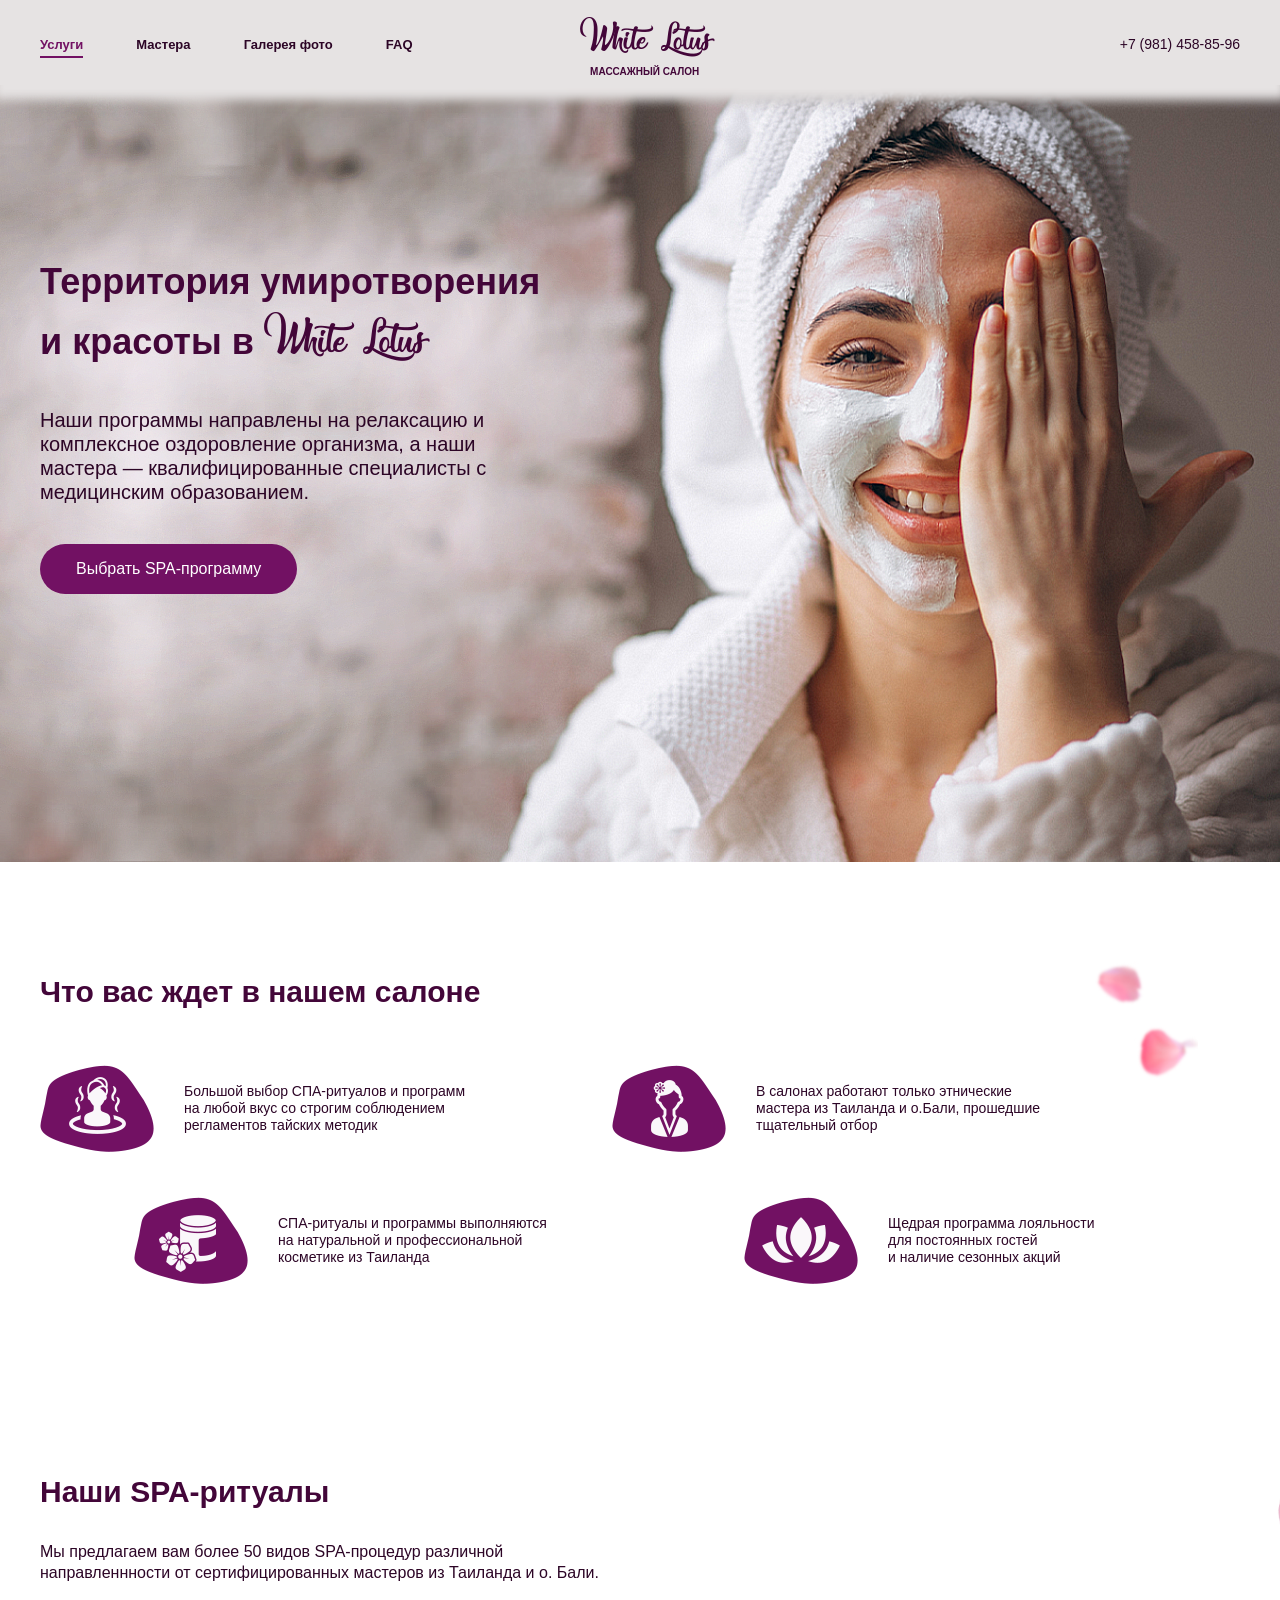
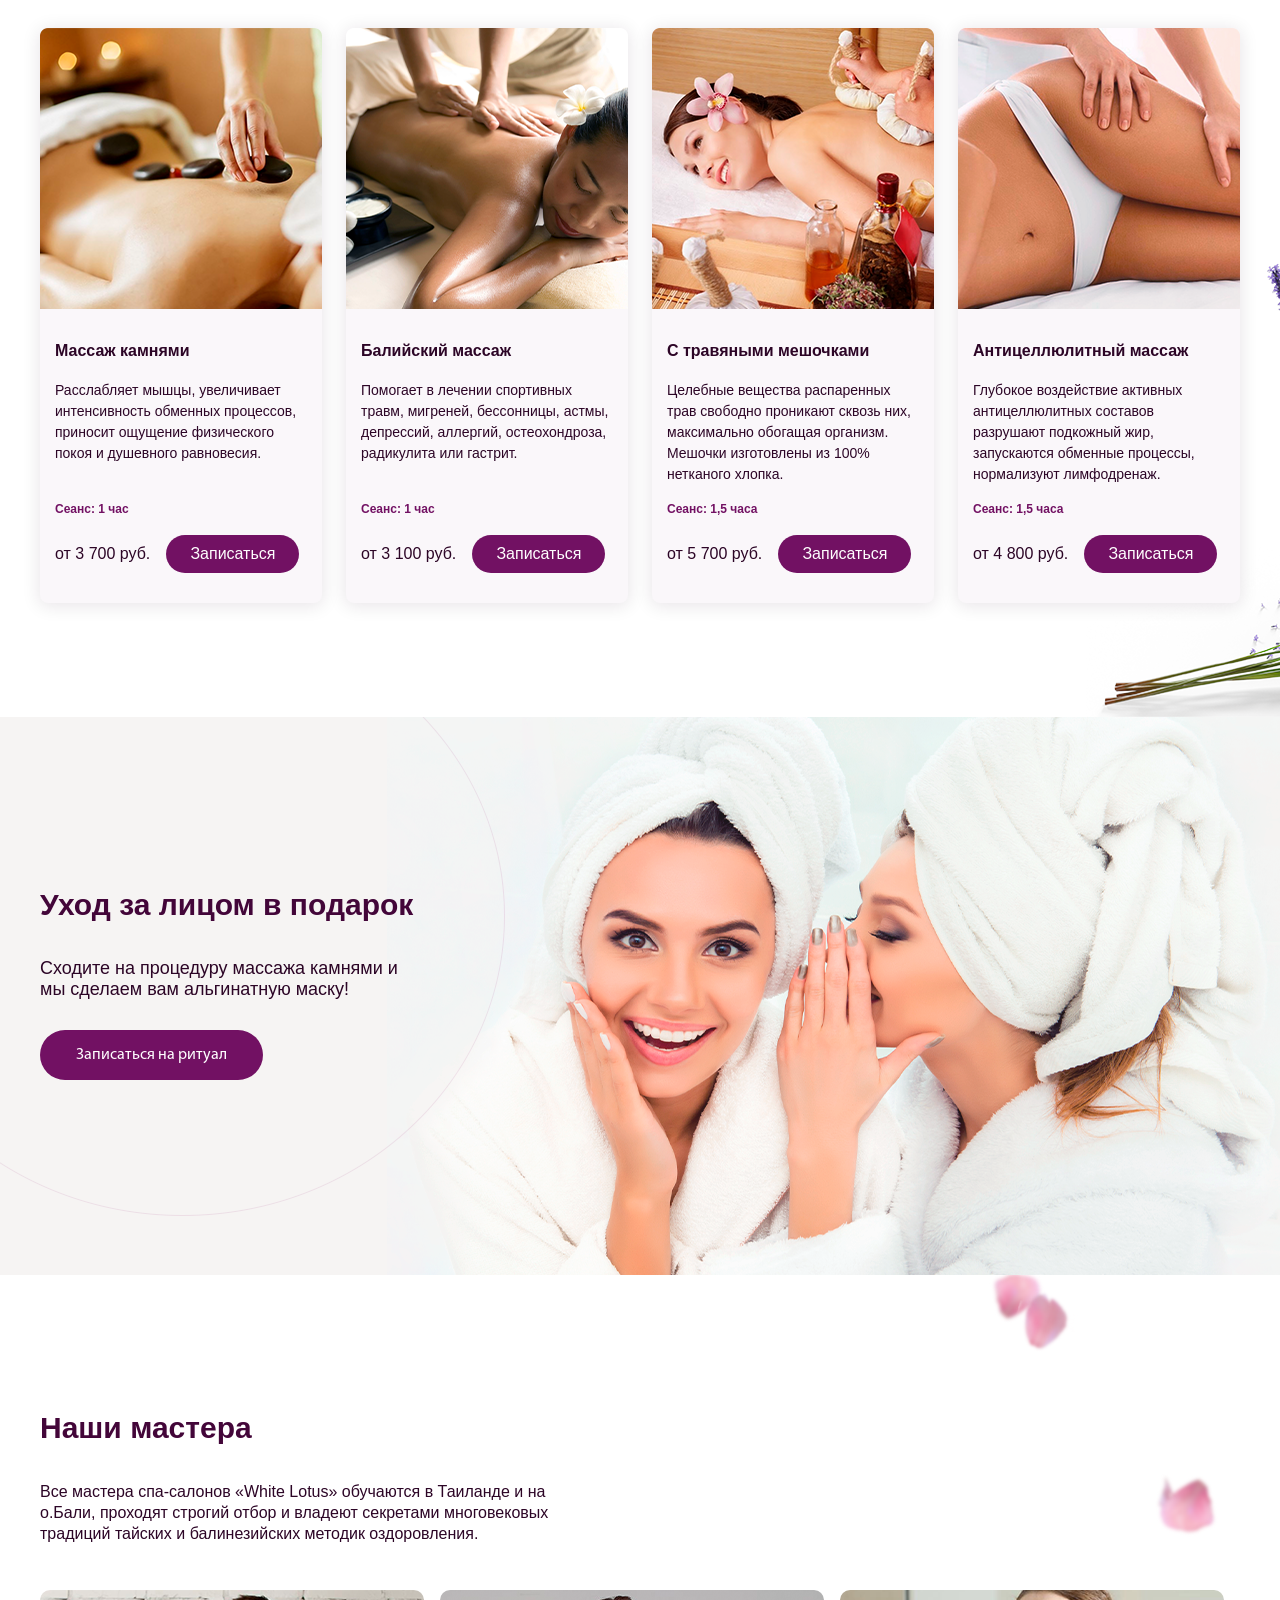
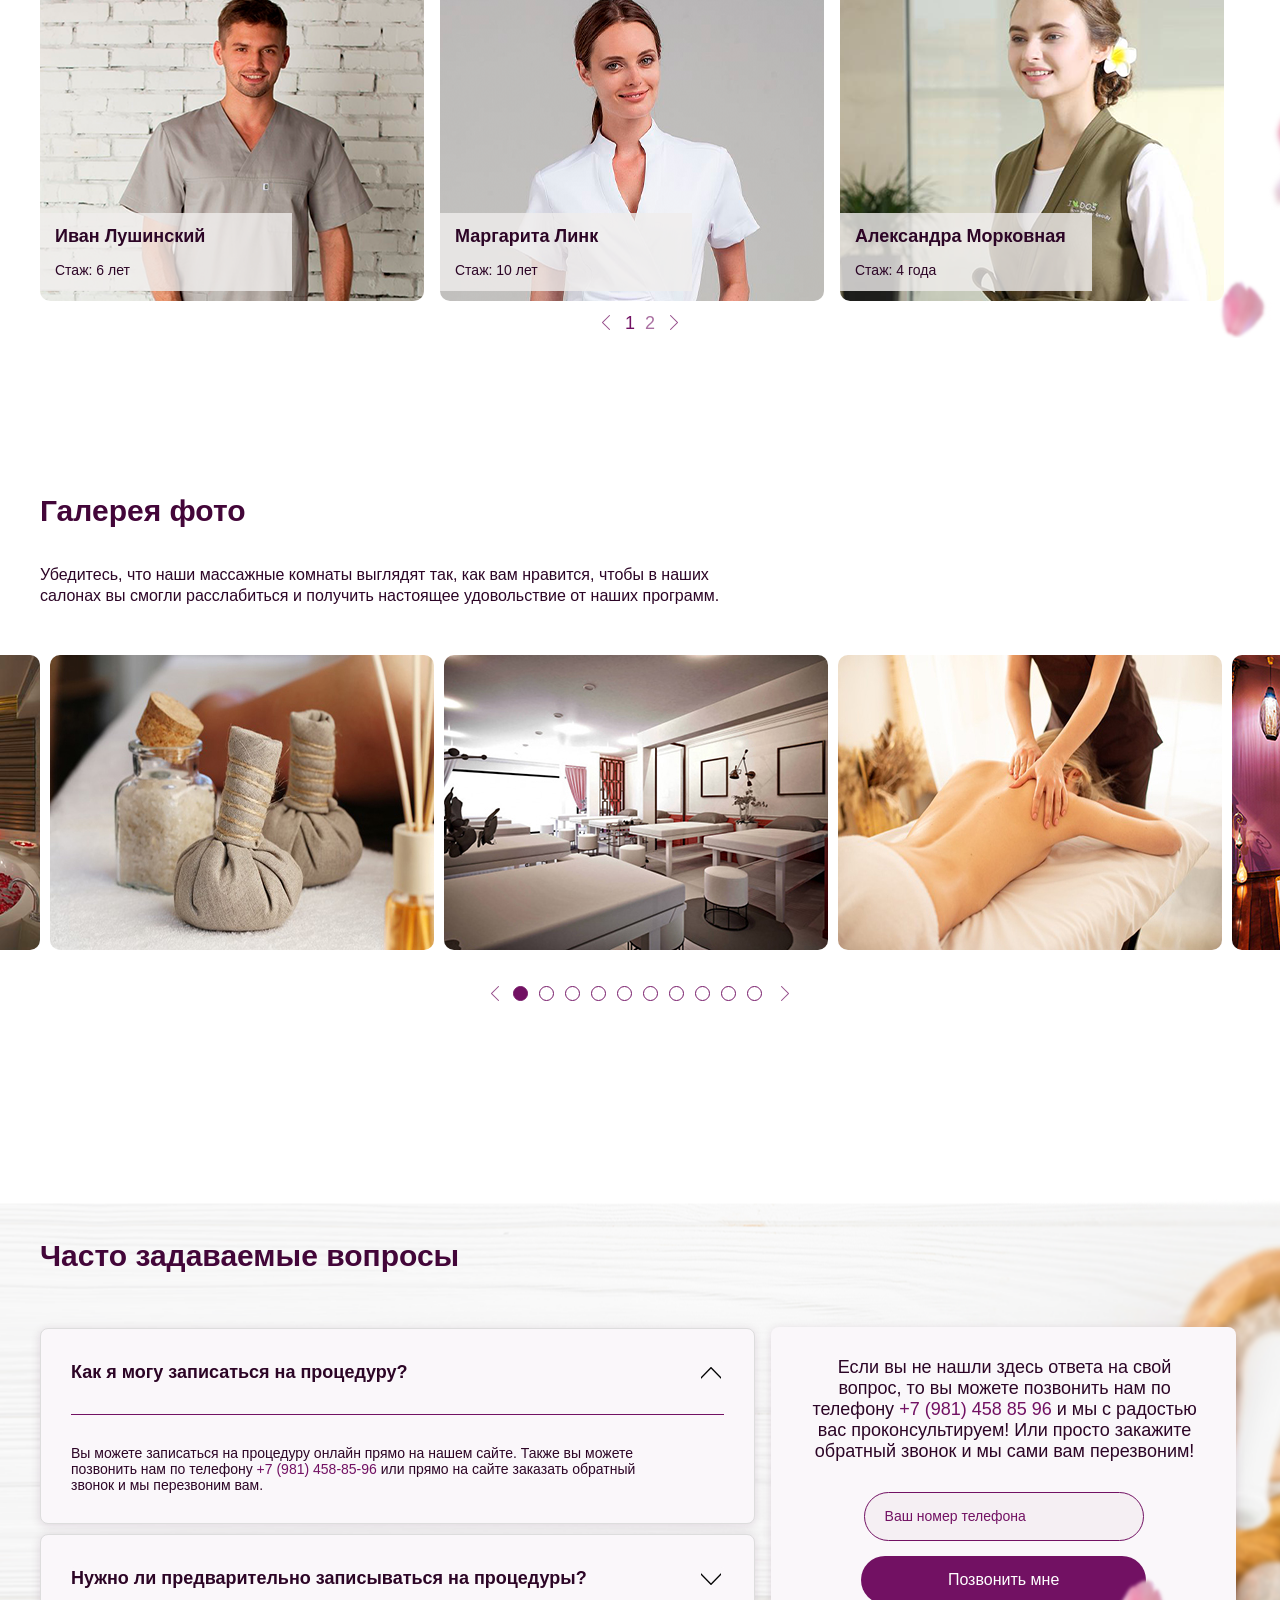
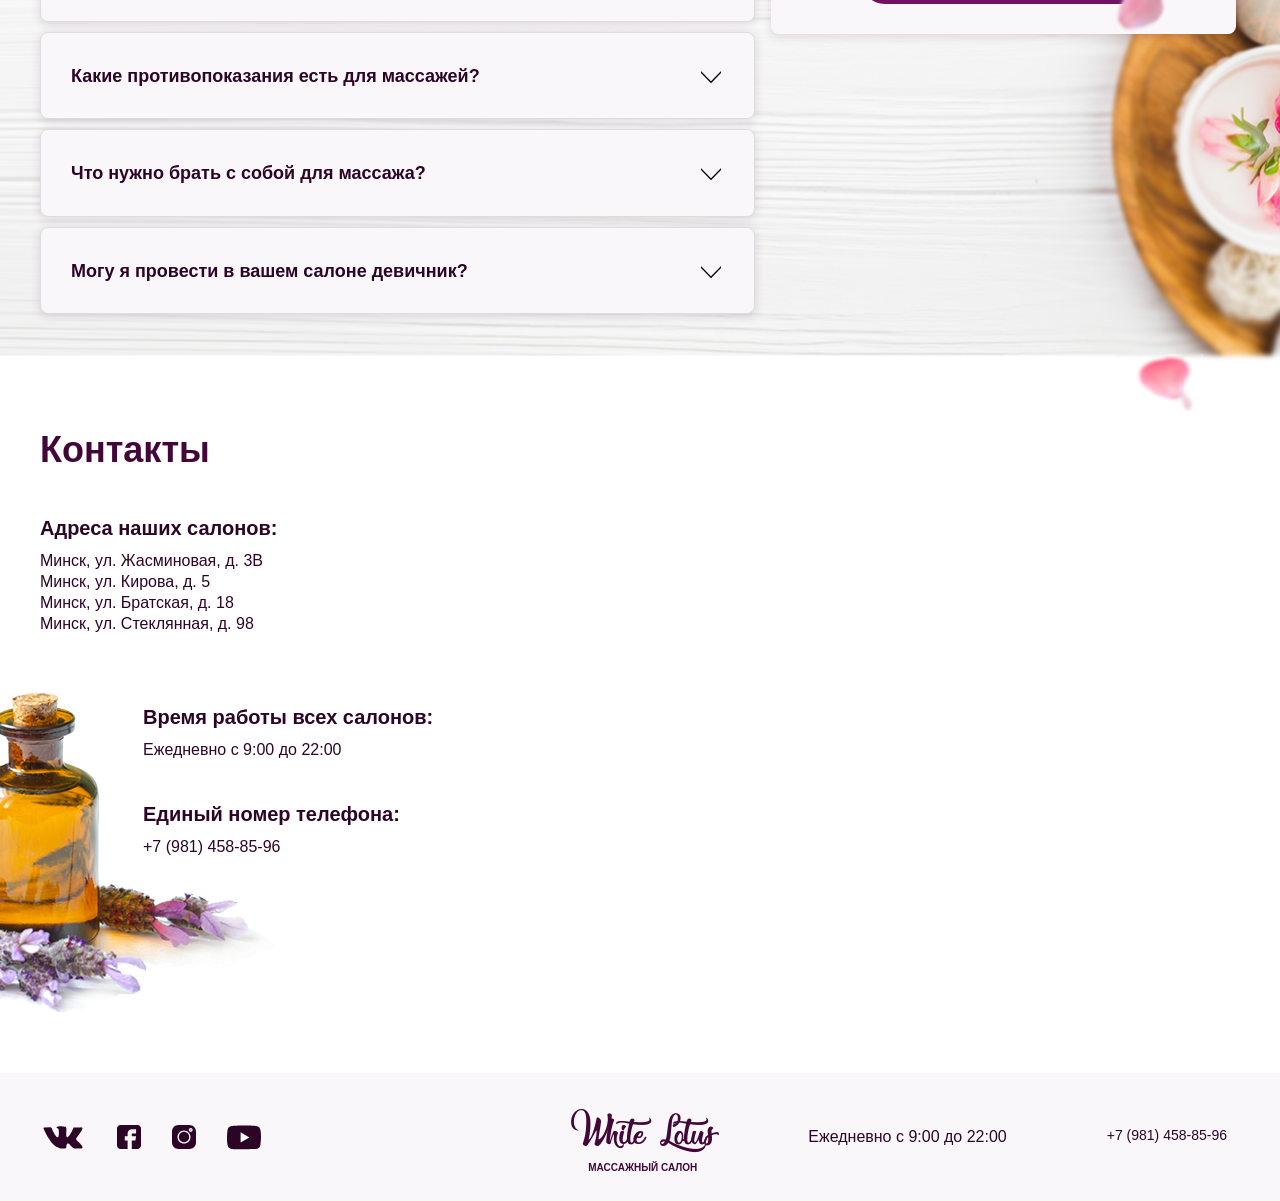
==== commit 434b02fc: "project" ====
--- a/index.html
+++ b/index.html
@@ -4,6 +4,7 @@
     <meta charset="UTF-8">
     <title>White Lotus</title>
     <link rel="stylesheet" href="css/jquery-ui.min.css">
+    <link rel="stylesheet" href="css/jquery.datetimepicker.css">
     <link rel="stylesheet" href="css/bootstrap.min.css">
     <link rel="stylesheet" href="css/slick.css">
     <link rel="stylesheet" href="css/slick-theme.css">
@@ -19,7 +20,8 @@
         <div id="header-container">
             <div id="burger">&#9776;</div>
             <div id="links" class="wow animate__backInLeft">
-                <svg version="1.1" id="Capa_1" xmlns="http://www.w3.org/2000/svg" xmlns:xlink="http://www.w3.org/1999/xlink" x="0px" y="0px"
+                <svg version="1.1" id="Capa_1" xmlns="http://www.w3.org/2000/svg"
+                     xmlns:xlink="http://www.w3.org/1999/xlink" x="0px" y="0px"
                      viewBox="0 0 511.76 511.76" style="enable-background:new 0 0 511.76 511.76;" xml:space="preserve">
 <g>
 	<g>
@@ -33,10 +35,12 @@
 	</g>
 </g>
 </svg>
-                <a href="#rituals-spa-description" class="category active">Услуги</a>
-                <a href="#masters" class="category">Мастера</a>
-                <a href="#gallery-photo" class="category">Галерея фото</a>
-                <a href="#question" class="category">FAQ</a>
+                <div class="block-link">
+                    <a href="#rituals-spa-description" class="category active">Услуги</a>
+                    <a href="#masters" class="category">Мастера</a>
+                    <a href="#gallery-photo" class="category">Галерея фото</a>
+                    <a href="#question" class="category">FAQ</a>
+                </div>
             </div>
             <div class="logo wow animate__bounceIn">
                 <div class="logo-head-text">White Lotus</div>
@@ -57,7 +61,7 @@
             с медицинским образованием.
         </div>
         <div id="action">
-            <a href="#rituals-spa-description" class="btn">Заказать SPA-программу</a>
+            <a href="#rituals-spa-description" class="btn">Выбрать SPA-программу</a>
         </div>
     </div>
 </div>
@@ -149,10 +153,12 @@
                         <div class="spa-time">
                             Сеанс: 1 час
                         </div>
-                        <div class="spa-money">
-                            от 3 700 руб.
-                        </div>
-                        <button class="btn open-modal">Записаться</button>
+                        <div class="spa-action">
+                            <div class="spa-money">
+                                от 3 700 руб.
+                            </div>
+                            <button data-id="stones" class="btn open-modal">Записаться</button>
+                        </div>
                     </div>
                 </div>
                 <div class="spa">
@@ -170,10 +176,12 @@
                         <div class="spa-time">
                             Сеанс: 1 час
                         </div>
-                        <div class="spa-money">
-                            от 3 100 руб.
-                        </div>
-                        <button class="btn open-modal">Записаться</button>
+                        <div class="spa-action">
+                            <div class="spa-money">
+                                от 3 100 руб.
+                            </div>
+                            <button data-id="balinese" class="btn open-modal">Записаться</button>
+                        </div>
                     </div>
                 </div>
                 <div class="spa">
@@ -193,10 +201,12 @@
                         <div class="spa-time">
                             Сеанс: 1,5 часа
                         </div>
-                        <div class="spa-money">
-                            от 5 700 руб.
-                        </div>
-                        <button class="btn open-modal">Записаться</button>
+                        <div class="spa-action">
+                            <div class="spa-money">
+                                от 5 700 руб.
+                            </div>
+                            <button data-id="bag" class="btn open-modal">Записаться</button>
+                        </div>
                     </div>
                 </div>
                 <div class="spa">
@@ -214,17 +224,18 @@
                         <div class="spa-time">
                             Сеанс: 1,5 часа
                         </div>
-                        <div class="spa-money">
-                            от 4 800 руб.
-                        </div>
-                        <button class="btn open-modal">Записаться</button>
-                    </div>
-                </div>
-            </div>
-        </div>
-    </div>
-</div>
-<div class="parallax-window" data-parallax="scroll" data-image-src="images/paralaxBigImage.jpg"></div>
+                        <div class="spa-action">
+                            <div class="spa-money">
+                                от 4 800 руб.
+                            </div>
+                            <button data-id="anti-cellulite" class="btn open-modal">Записаться</button>
+                        </div>
+                    </div>
+                </div>
+            </div>
+        </div>
+    </div>
+</div>
 <div id="present">
     <div id="petal-8">
         <img src="images/petal8.png" alt="">
@@ -237,7 +248,7 @@
         <div class="present-text">
             Сходите на процедуру массажа камнями и мы сделаем вам альгинатную маску!
         </div>
-        <button class="btn open-modal">Записаться на ритуал</button>
+        <button data-id="stones" class="btn open-modal">Записаться на ритуал</button>
     </div>
 </div>
 <div id="masters">
@@ -339,43 +350,44 @@
         Убедитесь, что наши массажные комнаты выглядят так, как вам нравится, чтобы в наших салонах вы смогли
         расслабиться и получить настоящее удовольствие от наших программ.
     </div>
-    <div id="gallery-photo">
-        <div class="img-gallery">
-            <a href="images/gallery1.jpg" class="img"><img src="images/gallery1.jpg" alt=""></a>
-        </div>
-        <div class="img-gallery">
-            <a href="images/gallery2.jpg" class="img"><img src="images/gallery2.jpg" alt=""></a>
-        </div>
-        <div class="img-gallery">
-            <a href="images/gallery3.png" class="img"><img src="images/gallery3.png" alt=""></a>
-        </div>
-        <div class="img-gallery">
-            <a href="images/gallery4.png" class="img"> <img src="images/gallery4.png" alt=""></a>
-        </div>
-        <div class="img-gallery">
-            <a href="images/gallery5.jpg" class="img"><img src="images/gallery5.jpg" alt=""></a>
-        </div>
-        <div class="img-gallery">
-            <a href="images/gallery6.jpg" class="img"> <img src="images/gallery6.jpg" alt=""></a>
-        </div>
-        <div class="img-gallery">
-            <a href="images/gallery7.jpg" class="img"> <img src="images/gallery7.jpg" alt=""></a>
-        </div>
-        <div class="img-gallery">
-            <a href="images/gallery8.jpg" class="img"><img src="images/gallery8.jpg" alt=""></a>
-        </div>
-        <div class="img-gallery">
-            <a href="images/gallery9.png" class="img"> <img src="images/gallery9.png" alt=""></a>
-        </div>
-        <div class="img-gallery">
-            <a href="images/gallery10.jpg" class="img"> <img src="images/gallery10.jpg" alt=""></a>
-        </div>
+</div>
+<div id="gallery-photo">
+    <div class="img-gallery">
+        <a href="images/gallery1.jpg" class="img"><img src="images/gallery1.jpg" alt=""></a>
+    </div>
+    <div class="img-gallery">
+        <a href="images/gallery2.jpg" class="img"><img src="images/gallery2.jpg" alt=""></a>
+    </div>
+    <div class="img-gallery">
+        <a href="images/gallery3.png" class="img"><img src="images/gallery3.png" alt=""></a>
+    </div>
+    <div class="img-gallery">
+        <a href="images/gallery4.png" class="img"> <img src="images/gallery4.png" alt=""></a>
+    </div>
+    <div class="img-gallery">
+        <a href="images/gallery5.jpg" class="img"><img src="images/gallery5.jpg" alt=""></a>
+    </div>
+    <div class="img-gallery">
+        <a href="images/gallery6.jpg" class="img"> <img src="images/gallery6.jpg" alt=""></a>
+    </div>
+    <div class="img-gallery">
+        <a href="images/gallery7.jpg" class="img"> <img src="images/gallery7.jpg" alt=""></a>
+    </div>
+    <div class="img-gallery">
+        <a href="images/gallery8.jpg" class="img"><img src="images/gallery8.jpg" alt=""></a>
+    </div>
+    <div class="img-gallery">
+        <a href="images/gallery9.png" class="img"> <img src="images/gallery9.png" alt=""></a>
+    </div>
+    <div class="img-gallery">
+        <a href="images/gallery10.jpg" class="img"> <img src="images/gallery10.jpg" alt=""></a>
     </div>
 </div>
 <div id="question">
     <div id="petal-19"><img src="images/petal19.png" alt=""></div>
     <div id="petal-20"><img src="images/petal20.png" alt=""></div>
     <div id="petal-21"><img src="images/petal21.png" alt=""></div>
+    <div id="petal-22"><img src="images/petal22.png" alt=""></div>
     <div id="question-container">
         <div class="title-info wow animate__slideInLeft">Часто задаваемые вопросы</div>
         <div class="accordion wow animate__slideInLeft">
@@ -440,40 +452,40 @@
 </div>
 <div id="maps">
     <div id="contact-container">
-        <div id="petal-22"><img src="images/petal22.png" alt=""></div>
+
         <div id="petal-23"><img src="images/petal23.png" alt=""></div>
         <div id="petal-24"><img src="images/petal24.png" alt=""></div>
         <div id="lavender"><img src="images/Lavender.png" alt=""></div>
         <div id="title-maps">
             Контакты
         </div>
-<div id="location-work">
-        <div class="location wow animate__backInRight">
-            <div class="title-location">Адреса наших салонов:</div>
-            <p>Минск, ул. Жасминовая, д. 3B</p>
-            <p>Минск, ул. Кирова, д. 5</p>
-            <p>Минск, ул. Братская, д. 18</p>
-            <p>Минск, ул. Стеклянная, д. 98</p>
-        </div>
-        <div class="work wow animate__backInRight">
-            <div class="title-location">
-                Время работы всех салонов:
-            </div>
-            <div class="text-work">
-                Ежедневно с 9:00 до 22:00
-            </div>
-            <div class="title-location last">
-                Единый номер телефона:
-            </div>
-            <div class="text-work">
-                +7 (981) 458-85-96
-            </div>
-
-        </div>
-</div>
+        <div id="location-work">
+            <div class="location wow animate__backInRight">
+                <div class="title-location">Адреса наших салонов:</div>
+                <p>Минск, ул. Жасминовая, д. 3B</p>
+                <p>Минск, ул. Кирова, д. 5</p>
+                <p>Минск, ул. Братская, д. 18</p>
+                <p>Минск, ул. Стеклянная, д. 98</p>
+            </div>
+            <div class="work wow animate__backInRight">
+                <div class="title-location">
+                    Время работы всех салонов:
+                </div>
+                <div class="text-work">
+                    Ежедневно с 9:00 до 22:00
+                </div>
+                <div class="title-location last">
+                    Единый номер телефона:
+                </div>
+                <div class="text-work">
+                    +7 (981) 458-85-96
+                </div>
+
+            </div>
+        </div>
         <div id="maps-information">
             <script type="text/javascript" charset="utf-8" async
-                    src="https://api-maps.yandex.ru/services/constructor/1.0/js/?um=constructor%3Afc73ba0dc9cff9b2881bc2d730f0897f769ebb010bf8458aa2064d4a2d232bf5&amp;width=792&amp;height=420&amp;lang=ru_RU&amp;scroll=true"></script>
+                    src="https://api-maps.yandex.ru/services/constructor/1.0/js/?um=constructor%3Afc73ba0dc9cff9b2881bc2d730f0897f769ebb010bf8458aa2064d4a2d232bf5&amp;width=791&amp;height=420&amp;lang=ru_RU&amp;scroll=true"></script>
         </div>
     </div>
 </div>
@@ -484,20 +496,43 @@
                 <a href="https://vkontakte.ru/Spa" class="link" target="_blank">
                     <svg version="1.1" id="Capa_1" xmlns="http://www.w3.org/2000/svg"
                          xmlns:xlink="http://www.w3.org/1999/xlink" x="0px" y="0px"
-                         viewBox="0 0 511.962 511.962" style="enable-background:new 0 0 511.962 511.962;"
+                         width="800px" height="1000px" viewBox="0 0 532.337 532.337"
+                         style="enable-background:new 0 0 532.337 532.337;"
                          xml:space="preserve">
-<path d="M250.503,400.807h30.592c0,0,9.248-1.024,13.952-6.112c4.352-4.672,4.192-13.44,4.192-13.44
-	s-0.608-41.056,18.464-47.104c18.784-5.952,42.912,39.68,68.48,57.248c19.328,13.28,34.016,10.368,34.016,10.368l68.384-0.96
-	c0,0,35.776-2.208,18.816-30.336c-1.376-2.304-9.888-20.8-50.848-58.816c-42.88-39.808-37.12-33.344,14.528-102.176
-	c31.456-41.92,44.032-67.52,40.096-78.464c-3.744-10.432-26.88-7.68-26.88-7.68l-76.928,0.448c0,0-5.696-0.768-9.952,1.76
-	c-4.128,2.496-6.784,8.256-6.784,8.256s-12.192,32.448-28.448,60.032c-34.272,58.208-48,61.28-53.6,57.664
-	c-13.024-8.416-9.76-33.856-9.76-51.904c0-56.416,8.544-79.936-16.672-86.016c-8.384-2.016-14.528-3.36-35.936-3.584
-	c-27.456-0.288-50.72,0.096-63.872,6.528c-8.768,4.288-15.52,13.856-11.392,14.4c5.088,0.672,16.608,3.104,22.72,11.424
-	c7.904,10.72,7.616,34.848,7.616,34.848s4.544,66.4-10.592,74.656c-10.4,5.664-24.64-5.888-55.2-58.72
-	c-15.648-27.04-27.488-56.96-27.488-56.96s-2.272-5.568-6.336-8.544c-4.928-3.616-11.84-4.768-11.84-4.768l-73.152,0.448
-	c0,0-10.976,0.32-15.008,5.088c-3.584,4.256-0.288,13.024-0.288,13.024s57.28,133.984,122.112,201.536
-	C182.983,404.871,250.503,400.807,250.503,400.807L250.503,400.807z"/>
-                        <g>
+<g>
+	<g>
+		<path d="M471.998,241.286c7.57-9.786,13.58-17.638,18.018-23.562c31.965-42.498,45.82-69.646,41.574-81.482l-1.666-2.772
+			c-1.107-1.665-3.977-3.194-8.592-4.578c-4.621-1.383-10.533-1.604-17.736-0.691l-79.822,0.563
+			c-1.848-0.184-3.697-0.141-5.545,0.128c-1.848,0.281-3.047,0.563-3.605,0.832c-0.557,0.282-1.016,0.508-1.383,0.692l-1.107,0.832
+			c-0.924,0.551-1.939,1.524-3.047,2.914c-1.109,1.389-2.039,2.999-2.773,4.853c-8.684,22.356-18.568,43.146-29.656,62.363
+			c-6.838,11.457-13.123,21.396-18.844,29.792c-5.729,8.415-10.533,14.603-14.414,18.568c-3.879,3.972-7.393,7.166-10.531,9.56
+			c-3.146,2.411-5.545,3.421-7.203,3.054c-1.666-0.367-3.238-0.734-4.713-1.114c-2.588-1.658-4.67-3.917-6.236-6.787
+			c-1.572-2.857-2.631-6.463-3.189-10.808c-0.551-4.339-0.881-8.084-0.967-11.23c-0.098-3.139-0.049-7.57,0.141-13.305
+			c0.184-5.729,0.275-9.602,0.275-11.64c0-7.014,0.141-14.639,0.418-22.864c0.275-8.219,0.508-14.737,0.691-19.542
+			c0.184-4.798,0.275-9.884,0.275-15.245c0-5.349-0.324-9.56-0.975-12.613c-0.648-3.042-1.621-5.998-2.906-8.868
+			c-1.297-2.858-3.189-5.08-5.686-6.646c-2.496-1.573-5.588-2.815-9.283-3.746c-9.799-2.222-22.271-3.409-37.418-3.604
+			c-34.37-0.355-56.451,1.86-66.243,6.658c-3.88,2.038-7.393,4.804-10.532,8.317c-3.329,4.07-3.788,6.291-1.383,6.646
+			c11.089,1.665,18.936,5.643,23.556,11.922l1.665,3.323c1.291,2.411,2.583,6.659,3.88,12.754c1.292,6.096,2.124,12.84,2.497,20.233
+			c0.924,13.488,0.924,25.031,0,34.646c-0.924,9.614-1.799,17.093-2.631,22.442c-0.833,5.361-2.081,9.7-3.74,13.023
+			c-1.665,3.335-2.772,5.367-3.329,6.107c-0.557,0.734-1.016,1.199-1.383,1.384c-2.405,0.918-4.896,1.383-7.484,1.383
+			c-2.589,0-5.729-1.298-9.425-3.887c-3.697-2.576-7.534-6.138-11.5-10.667c-3.978-4.522-8.452-10.856-13.446-18.99
+			c-4.988-8.121-10.166-17.736-15.521-28.819l-4.431-8.042c-2.772-5.165-6.561-12.699-11.365-22.583s-9.058-19.443-12.748-28.69
+			c-1.481-3.874-3.697-6.83-6.652-8.868l-1.383-0.832c-0.924-0.735-2.405-1.524-4.437-2.351c-2.038-0.832-4.155-1.432-6.377-1.805
+			l-75.943,0.551c-7.76,0-13.023,1.763-15.795,5.275l-1.108,1.659C0.275,136.059,0,137.54,0,139.566
+			c0,2.038,0.557,4.529,1.665,7.479c11.089,26.059,23.146,51.188,36.169,75.386c13.03,24.211,24.346,43.709,33.954,58.489
+			c9.608,14.792,19.4,28.733,29.382,41.854c9.982,13.121,16.585,21.523,19.816,25.214c3.231,3.703,5.771,6.476,7.62,8.317
+			l6.928,6.658c4.431,4.432,10.949,9.743,19.542,15.937c8.592,6.193,18.103,12.289,28.55,18.287
+			c10.435,6.01,22.589,10.899,36.444,14.694c13.856,3.794,27.344,5.317,40.465,4.571h31.874c6.469-0.551,11.363-2.576,14.688-6.096
+			l1.107-1.383c0.734-1.102,1.432-2.815,2.08-5.123c0.643-2.307,0.975-4.853,0.975-7.619c-0.191-7.943,0.416-15.116,1.799-21.481
+			c1.383-6.377,2.955-11.175,4.713-14.418c1.756-3.226,3.738-5.955,5.959-8.177c2.217-2.222,3.783-3.55,4.713-4.015
+			c0.924-0.453,1.666-0.777,2.217-0.973c4.43-1.476,9.65-0.043,15.66,4.296c6.004,4.352,11.641,9.7,16.91,16.077
+			c5.262,6.377,11.59,13.531,18.984,21.481c7.387,7.943,13.855,13.855,19.4,17.735l5.545,3.336
+			c3.695,2.209,8.494,4.241,14.412,6.096c5.912,1.842,11.09,2.307,15.52,1.383l70.955-1.114c7.02,0,12.473-1.15,16.354-3.464
+			c3.879-2.295,6.188-4.853,6.928-7.619c0.734-2.772,0.783-5.899,0.141-9.419c-0.648-3.507-1.297-5.955-1.939-7.338
+			c-0.648-1.383-1.25-2.546-1.807-3.464c-9.24-16.628-26.885-37.051-52.938-61.255l-0.557-0.551l-0.275-0.281l-0.275-0.27H473.4
+			c-11.83-11.273-19.309-18.85-22.449-22.736c-5.727-7.38-7.025-14.865-3.879-22.441
+			C449.275,271.874,457.586,259.769,471.998,241.286z"/>
+	</g>
 </g>
 </svg>
                 </a>
@@ -515,9 +550,14 @@
                 </a>
 
                 <a href="https://www.youtube.com/watch?v=k4bssDcZuJE" class="link" target="_blank">
-                    <svg height="682pt" viewBox="-21 -117 682.66672 682" width="682pt"
-                         xmlns="http://www.w3.org/2000/svg">
-                        <path d="m626.8125 64.035156c-7.375-27.417968-28.992188-49.03125-56.40625-56.414062-50.082031-13.703125-250.414062-13.703125-250.414062-13.703125s-200.324219 0-250.40625 13.183593c-26.886719 7.375-49.03125 29.519532-56.40625 56.933594-13.179688 50.078125-13.179688 153.933594-13.179688 153.933594s0 104.378906 13.179688 153.933594c7.382812 27.414062 28.992187 49.027344 56.410156 56.410156 50.605468 13.707031 250.410156 13.707031 250.410156 13.707031s200.324219 0 250.40625-13.183593c27.417969-7.378907 49.03125-28.992188 56.414062-56.40625 13.175782-50.082032 13.175782-153.933594 13.175782-153.933594s.527344-104.382813-13.183594-154.460938zm-370.601562 249.878906v-191.890624l166.585937 95.945312zm0 0"/>
+                    <svg width="256px" height="180px" viewBox="0 0 256 180" version="1.1"
+                         xmlns="http://www.w3.org/2000/svg" xmlns:xlink="http://www.w3.org/1999/xlink"
+                         preserveAspectRatio="xMidYMid">
+                        <g>
+                            <path d="M250.346231,28.0746923 C247.358133,17.0320558 238.732098,8.40602109 227.689461,5.41792308 C207.823743,0 127.868333,0 127.868333,0 C127.868333,0 47.9129229,0.164179487 28.0472049,5.58210256 C17.0045684,8.57020058 8.37853373,17.1962353 5.39043571,28.2388718 C-0.618533519,63.5374615 -2.94988224,117.322662 5.5546152,151.209308 C8.54271322,162.251944 17.1687479,170.877979 28.2113844,173.866077 C48.0771024,179.284 128.032513,179.284 128.032513,179.284 C128.032513,179.284 207.987923,179.284 227.853641,173.866077 C238.896277,170.877979 247.522312,162.251944 250.51041,151.209308 C256.847738,115.861464 258.801474,62.1091 250.346231,28.0746923 Z"></path>
+                            <polygon fill="#FFFFFF"
+                                     points="102.420513 128.06 168.749025 89.642 102.420513 51.224"></polygon>
+                        </g>
                     </svg>
                 </a>
             </div>
@@ -527,12 +567,12 @@
             <div class="logo-text">Массажный салон</div>
         </div>
         <div id="colum">
-        <div class="text-work">
-            Ежедневно с 9:00 до 22:00
-        </div>
-        <div class="number">
-            +7 (981) 458-85-96
-        </div>
+            <div class="text-work">
+                Ежедневно с 9:00 до 22:00
+            </div>
+            <div class="number">
+                +7 (981) 458-85-96
+            </div>
         </div>
     </div>
 </div>
@@ -541,7 +581,7 @@
 <div id="reservation-container" class="wow animate__pulse">
     <div id="reservation">
         <div id="reservation-cancel">
-            <img src="images/cancel.png" alt="">
+            <img id="cancel" src="images/cancel.png" alt="">
         </div>
         <div id="reservation-content">
             <form action="" id="reserv" method="post">
@@ -554,16 +594,15 @@
                     <p class="input-error">Введите ваш телефон</p>
                 </div>
                 <div class="reserve-input">
-                    <select class="form-control" name="ritual" id="exampleFormControlSelect1 ritual">
-                        <option>Выберите ритуал</option>
-                        <option>Массаж камнями</option>
-                        <option>Балийский массаж</option>
-                        <option>С травяными мешочками</option>
-                        <option>Антицеллюлитный массаж</option>
+                    <select class="form-control ritual" name="ritual" id="exampleFormControlSelect1">
+                        <option value="stones">Массаж камнями</option>
+                        <option value="balinese">Балийский массаж</option>
+                        <option value="bag">С травяными мешочками</option>
+                        <option value="anti-cellulite">Антицеллюлитный массаж</option>
                     </select>
                 </div>
                 <div class="reserve-input">
-                    <input type="text" name="date" placeholder="Введите дату и время" id="date">
+                    <input type="text" name="date" readonly placeholder="Введите дату и время" id="date">
                     <p class="input-error">Введите дату и время</p>
                 </div>
             </form>
@@ -584,10 +623,10 @@
         </div>
     </div>
 </div>
-
 <script src="js/jquery-3.6.0.min.js"></script>
+<script src="js/jquery.js"></script>
+<script src="js/jquery.datetimepicker.full.min.js"></script>
 <script src="js/bootstrap.min.js"></script>
-<script src="js/parallax.js"></script>
 <script src="js/jquery.magnific-popup.min.js"></script>
 <script src="js/wow.min.js"></script>
 <script src="js/jquery-ui.min.js"></script>
--- a/css/main.css
+++ b/css/main.css
@@ -10,22 +10,22 @@
 
 @font-face {
     font-family: 'Nunito-Bold';
-    src: url("../fonts/Nunito-Bold.ttf");
+    src: url("../fonts/nunito.bold.ttf");
 }
 
 @font-face {
     font-family: 'Nunito-ExtraBold';
-    src: url("../fonts/Nunito-ExtraBold.ttf");
+    src: url("../fonts/nunito.extrabold.ttf");
 }
 
 @font-face {
     font-family: 'Nunito-Regular';
-    src: url("../fonts/Nunito-Regular.ttf");
+    src: url("../fonts/nunito.regular.ttf");
 }
 
 @font-face {
     font-family: 'Nunito-SemiBold';
-    src: url("../fonts/Nunito-SemiBold.ttf");
+    src: url("../fonts/nunito.semibold.ttf");
 }
 
 body {
@@ -47,16 +47,19 @@
     max-width: 1200px;
     margin: 0 auto;
     display: flex;
-    padding: 10px 0 10px 0;
+    padding: 10px 0 7px 0;
     align-items: center;
-}
+    justify-content: space-between;
+}
+
 #burger {
     font-size: 30px;
     color: #2c0526;
     display: none;
 }
+
 #links {
-    margin-right: 155px;
+    margin-right: 129px;
 }
 
 #links a {
@@ -64,7 +67,8 @@
     font-size: 13px;
     font-family: "Nunito-Semi-Bold", sans-serif;
     color: rgb(44, 5, 38);
-    margin-right: 60px;
+    margin-right: 48px;
+    font-weight: bold;
 }
 
 #links a:last-child {
@@ -76,19 +80,21 @@
     font-family: "Nunito-Extra-Bold", sans-serif;
     color: rgb(114, 17, 99);
     font-weight: bold;
-    border-bottom: 1px solid rgb(114, 17, 99);
+    border-bottom: 2px solid rgb(114, 17, 99);
+    padding-bottom: 4px;
+}
+
+#links a:hover {
+    border-bottom: 2px solid rgb(114, 17, 99);
     padding-bottom: 3px;
 }
 
-#links a:hover {
-    border-bottom: 1px solid rgb(114, 17, 99);
-    padding-bottom: 3px;
-}
-
 .logo-head-text {
-    font-size: 55px;
+    font-size: 56px;
     font-family: "Marguaritas", sans-serif;
     color: rgb(67, 6, 57);
+    line-height: 1;
+
 }
 
 .logo .logo-text {
@@ -96,6 +102,9 @@
     font-family: "Nunito-SemiBold", sans-serif;
     text-align: center;
     color: rgb(67, 6, 57);
+    font-weight: bold;
+    line-height: 1.2;
+    text-transform: uppercase;
 }
 
 .number {
@@ -112,7 +121,7 @@
 }
 
 #titles {
-    width: 524px;
+    width: 527px;
     margin-top: 175px;
 }
 
@@ -121,30 +130,32 @@
     font-family: "Nunito-Bold", sans-serif;
     color: rgb(67, 6, 57);
     margin: 0 auto;
-}
-
-#title-container #titles h1 span {
-    font-size: 55px;
+    font-weight: bold;
+}
+
+#title-container #titles .logo-head-text {
+    font-size: 70px;
     font-family: "Marguaritas", sans-serif;
     color: rgb(67, 6, 57);
+    font-weight: 100;
 }
 
 #title-container #titles-text {
     font-size: 20px;
     font-family: "Nunito-Regular", sans-serif;
     color: rgb(44, 5, 38);
-    line-height: 1.25;
-    width: 430px;
+    line-height: 1.2;
+    width: 462px;
     margin-top: 35px;
 }
 
 #action {
-    margin-top: 60px;
+    margin-top: 40px;
 }
 
 #action a {
     text-decoration: none;
-    padding: 18px 35px 19px 35px;
+    padding: 13px 36px 13px 36px;
 }
 
 .btn {
@@ -161,54 +172,54 @@
 #info {
     position: relative;
     padding-bottom: 114px;
+    overflow: hidden;
 }
 
 #info #petal-1 {
     position: absolute;
-    top: -20px;
-    left: 53px;
+    left: calc(50% + -884px);
 }
 
 #info #petal-2 {
     position: absolute;
     top: 162px;
-    left: 0;
+    left: calc(50% - 963px);
 }
 
 #info #petal-3 img {
     position: absolute;
-    top: 665px;
-    left: -85px;
+    top: 618px;
+    left: calc(50% - 1034px);
 }
 
 #info #petal-4 img {
     position: absolute;
     bottom: 79px;
-    left: 236px;
+    left: calc(50% - 724px);
 }
 
 #info #petal-5 img {
     position: absolute;
     top: 60px;
-    right: 423px;
+    right: calc(50% - 558px);
 }
 
 #info #petal-6 img {
     position: absolute;
-    top: 272px;
-    right: 0;
+    top: 273px;
+    right: calc(50% - 869px);
 }
 
 #info #petal-7 img {
     position: absolute;
-    top: 599px;
-    right: 226px;
+    top: 585px;
+    right: calc(50% - 701px);
 }
 
 #info #lavanda img {
     position: absolute;
     bottom: 0;
-    right: 0;
+    right: calc(50% - 915px);
     z-index: -3;
 }
 
@@ -235,21 +246,32 @@
 
 .info-spa {
     display: flex;
-    margin-left: 150px;
-    margin-top: 50px;
+    margin-top: 45px;
 }
 
 .info-spa:first-child {
     margin-left: 0;
+    margin-right: 140px;
+
+}
+
+.info-spa:nth-child(3) {
+    margin-left: 94px;
+}
+
+.info-spa:last-child {
+    margin-left: 178px;
 }
 
 .info-spa-text {
-    width: 280px;
+    width: 288px;
     margin-left: 30px;
     font-size: 14px;
     font-family: "Nunito-Regular", sans-serif;
     color: rgb(44, 5, 38);
     line-height: 1.2;
+    display: flex;
+    align-items: center;
 }
 
 #rituals-spa .title-info {
@@ -257,14 +279,18 @@
     margin-top: 190px;
 }
 
+#rituals-spa-description .spa-images img {
+    max-width: 100%;
+}
+
 #rituals-spa .rituals-spa-text {
-    width: 550px;
+    width: 570px;
     font-size: 16px;
     font-family: "Nunito-Regular", sans-serif;
     color: rgb(44, 5, 38);
     line-height: 1.313;
-    margin-top: 35px;
-    margin-bottom: 75px;
+    margin-top: 31px;
+    margin-bottom: 45px;
 }
 
 .spa-description {
@@ -288,6 +314,7 @@
     font-size: 16px;
     font-family: "Nunito-Bold", sans-serif;
     color: rgb(44, 5, 38);
+    font-weight: bold;
 }
 
 #rituals-spa .spa .spa-text {
@@ -295,7 +322,7 @@
     font-family: "Nunito-Regular", sans-serif;
     color: rgb(44, 5, 38);
     margin-top: 17px;
-    height: 90px;
+    height: 100px;
 }
 
 #rituals-spa .spa .spa-time {
@@ -303,6 +330,7 @@
     font-size: 12px;
     font-family: "Nunito-SemiBold", sans-serif;
     color: rgb(114, 17, 99);
+    font-weight: bold;
 }
 
 #rituals-spa .spa .spa-money {
@@ -313,10 +341,17 @@
 }
 
 #rituals-spa .spa .btn {
-    margin-top: 18px;
-    padding: 12px 24px;
+    padding: 7px 24px;
     margin-left: 11px;
 
+}
+
+#rituals-spa .spa-action {
+    margin-top: 17px;
+}
+
+.btn:hover {
+    color: white;
 }
 
 #present {
@@ -324,6 +359,8 @@
     background-position: center;
     height: 558px;
     position: relative;
+    overflow: hidden;
+
 }
 
 #present-container {
@@ -334,13 +371,13 @@
 #present #petal-8 img {
     position: absolute;
     top: 95px;
-    left: 91px;
+    left: calc(50% - 878px);
 }
 
 #present #petal-9 img {
     position: absolute;
-    bottom: 56px;
-    left: 0;
+    bottom: 104px;
+    left: calc(50% - 970px);
 }
 
 #present .title-info {
@@ -358,7 +395,7 @@
 
 #present button {
     margin-top: 30px;
-    padding: 17px 42px;
+    padding: 13px 36px 13px 36px;
     font-family: "MyriadRegular", sans-serif;
 }
 
@@ -368,61 +405,64 @@
 
 #petal-container #petal-10 img {
     position: absolute;
-    right: 554px;
+    right: calc(50% - 406px);
     top: -6px;
 }
 
 #petal-container #petal-11 img {
     position: absolute;
-    right: 519px;
+    right: calc(50% - 448px);
     top: 10px;
 }
 
 #petal-container #petal-12 img {
     position: absolute;
-    right: 282px;
+    right: calc(50% - 589px);
     top: 180px;
 }
 
 #petal-container #petal-13 img {
     position: absolute;
-    right: 233px;
+    right: calc(50% - 719px);
     top: 391px;
 }
 
 #petal-container #petal-14 img {
     position: absolute;
-    right: 326px;
-    top: 624px;
+    right: calc(50% - 645px);
+    top: 598px;
 }
 
 #petal-container #petal-15 img {
     position: absolute;
-    right: 146px;
+    right: calc(50% - 789px);
     top: 681px;
 }
 
 #petal-container #petal-16 img {
     position: absolute;
-    right: 0;
+    right: calc(50% - 874px);
     top: 854px;
 }
 
 #petal-container #petal-17 img {
     position: absolute;
-    right: 546px;
+    right: calc(50% - 467px);
     top: 1331px;
 }
 
 #petal-container #petal-18 img {
     position: absolute;
-    left: 210px;
+    left: calc(50% - 755px);
     top: 1331px;
 }
 
+#masters {
+    overflow: hidden;
+}
 
 #masters-container {
-    max-width: 1199px;
+    max-width: 1200px;
     margin: 0 auto;
 }
 
@@ -440,16 +480,9 @@
 }
 
 #the-choice-masters {
-    display: flex;
-    justify-content: space-between;
     margin-top: 46px;
-    flex-wrap: wrap;
-}
-
-#the-choice-masters .master {
-    position: relative;
-    width: 385px;
-}
+}
+
 
 #the-choice-masters .master img {
     border-radius: 10px;
@@ -457,7 +490,7 @@
 
 #the-choice-masters .master-content {
     background: rgba(240, 238, 237, 0.8);
-    width: 226px;
+    width: 252px;
     padding: 10px 15px;
     position: absolute;
     bottom: 17px;
@@ -467,6 +500,7 @@
     font-size: 18px;
     font-family: "Nunito-Bold", sans-serif;
     color: rgb(44, 5, 38);
+    font-weight: bold;
 }
 
 #the-choice-masters .master-content .master-work {
@@ -486,14 +520,14 @@
 }
 
 #the-choice-masters .slick-prev {
-    left: 554px;
-    top: 330px;
+    left: calc(50% - 44px);
+    top: 331px;
     z-index: 99;
 }
 
 #the-choice-masters .slick-next {
-    right: 554px;
-    top: 330px;
+    right: calc(50% - 44px);
+    top: 331px;
     z-index: 99;
 }
 
@@ -501,16 +535,29 @@
     content: '1';
     font-size: 18px;
     font-family: "Nunito-Regular", sans-serif;
-    color: rgba(114, 17, 99, 0.702);
+    color: #721163;
     line-height: 1.2;
+
+}
+
+.slick-dots li button:before {
+    opacity: 0.6;
 }
 
 #the-choice-masters .slick-dots li #slick-slide-control01:before {
     content: '2';
     font-size: 18px;
     font-family: "Nunito-Regular", sans-serif;
-    color: rgba(114, 17, 99, 0.702);
+    color: #721163;
     line-height: 1.2;
+}
+
+.slick-dots li.slick-active button:before {
+    opacity: 1;
+}
+
+#the-choice-masters .slick-dots li {
+    margin: 0;
 }
 
 #the-choice-masters .slick-dots li button:nth-child(1) {
@@ -530,7 +577,8 @@
     font-size: 30px;
     font-family: "Nunito-Bold", sans-serif;
     color: rgb(67, 6, 57);
-    margin-top: 200px;
+    margin-top: 150px;
+    font-weight: bold;
 }
 
 #gallery-text {
@@ -539,7 +587,7 @@
     color: rgb(44, 5, 38);
     line-height: 1.313;
     margin-top: 31px;
-    width: 665px;
+    width: 700px;
 }
 
 #gallery-photo {
@@ -589,14 +637,18 @@
 }
 
 #gallery-photo .slick-prev {
-    left: 427px;
-    top: 355px;
+    left: calc(50% - 155px);
+    top: 354px;
     z-index: 9999;
 }
 
+#gallery-photo .slick-dots li {
+    margin: 0 3px;
+}
+
 #gallery-photo .slick-next {
-    right: 427px;
-    top: 355px;
+    right: calc(50% - 155px);
+    top: 354px;
     z-index: 9999;
 }
 
@@ -607,28 +659,29 @@
 #question {
     background: url("../images/bg-question.png");
     background-position: center;
-    height: 850px;
+    height: 823px;
     position: relative;
+    overflow: hidden;
 }
 
 
 #question #petal-19 img {
     position: absolute;
-    top: 438px;
-    right: 395px;
+    top: 383px;
+    right: calc(50% - 542px);
 }
 
 #question #petal-20 img {
     position: absolute;
-    top: 144px;
-    left: 151px;
+    top: 177px;
+    left: calc(50% - 793px);
     z-index: 0;
 }
 
 #question #petal-21 img {
     position: absolute;
     top: 513px;
-    left: 62px;
+    left: calc(50% - 904px);
     z-index: 0;
 }
 
@@ -651,8 +704,8 @@
 .accordion .accordion-header {
     font-size: 18px;
     font-family: "Nunito-SemiBold", sans-serif;
-    color: rgb(44, 5, 38);
-
+    color: #2c0526;
+    font-weight: bold;
 }
 
 .accordion .accordion-item {
@@ -666,7 +719,7 @@
 .accordion .ui-widget-content {
     font-size: 14px;
     font-family: "Nunito-Regular", sans-serif;
-    color: rgb(44, 5, 38);
+    color: #2c0526;
     line-height: 16px;
     margin: 0;
     border: none;
@@ -684,7 +737,7 @@
 .accordion .accordion-header {
     font-size: 18px;
     font-family: "Nunito-SemiBold", sans-serif;
-    color: rgb(44, 5, 38);
+    color: #2c0526;
     padding: 0;
 }
 
@@ -715,7 +768,7 @@
     content: '';
     position: absolute;
     top: 10px;
-    right: 10px;
+    right: 3px;
     display: inline-block;
     width: 20px;
     height: 13px;
@@ -745,7 +798,7 @@
     color: rgb(44, 5, 38);
     line-height: 1.167;
     text-align: center;
-    width: 382px;
+    width: 397px;
     margin: 0 auto;
 }
 
@@ -756,7 +809,8 @@
 
 .input {
     margin-top: 30px;
-    text-align: center;
+    display: flex;
+    justify-content: center;
     margin-bottom: 15px;
 }
 
@@ -767,7 +821,7 @@
     border-style: solid;
     background-color: rgb(245, 239, 243);
     width: 280px;
-    padding: 17px 21px;
+    padding: 13px 36px 13px 20px;
     outline: 0;
     font-size: 14px;
     font-family: "Nunito-Bold", sans-serif;
@@ -781,32 +835,35 @@
 }
 
 #number-container .btn {
-    padding: 16px 82px;
+    padding: 12px 87px;
     margin: auto;
     display: flex;
 }
 
 #contact-container {
     position: relative;
-}
-
-#contact-container #petal-22 img {
-    position: absolute;
-    top: -104px;
-    right: 0;
+    max-width: 1200px;
+    margin: 0 auto;
+}
+
+#question #petal-22 img {
+    position: absolute;
+    bottom: calc(50% - 414px);
+    right: calc(50% - 563px);
+    width: 68px;
+    height: 60px;
 }
 
 #contact-container #petal-23 img {
     position: absolute;
     top: 186px;
-    right: -169px;
+    right: calc(50% - 774px);
 }
 
 #contact-container #petal-24 img {
     position: absolute;
     top: 357px;
-    right: -120px;
-    overflow: hidden;
+    right: calc(50% - 721px);
 }
 
 #maps-information {
@@ -817,29 +874,32 @@
 
 #lavender img {
     position: absolute;
-    top: 367px;
+    top: 258px;
     z-index: -1;
-    left: -179px;
+    left: calc(50% - 788px);
 }
 
 #maps #title-maps {
     font-size: 36px;
     font-family: "Nunito-Bold", sans-serif;
     color: rgb(67, 6, 57);
-    margin-top: 108px;
+    margin-top: 24px;
+    line-height: 29px;
+    font-weight: bold;
 }
 
 #maps {
-    max-width: 1200px;
-    margin: 0 auto;
+    overflow: hidden;
 }
 
 #maps .title-location {
     font-size: 20px;
     font-family: "Nunito-SemiBold", sans-serif;
     color: rgb(44, 5, 38);
-    margin-top: 58px;
+    margin-top: 54px;
     margin-bottom: 15px;
+    line-height: 1;
+    font-weight: bold;
 }
 
 .work {
@@ -849,10 +909,11 @@
 
 #maps .location p, .work .text-work {
     margin: 0;
-    padding-bottom: 10px;
+    padding-bottom: 5px;
     font-size: 16px;
     font-family: "Nunito-Regular", sans-serif;
     color: rgb(44, 5, 38);
+    line-height: 1;
 }
 
 #maps .work .title-location {
@@ -860,21 +921,22 @@
 }
 
 #maps .work .last {
-    margin-top: 40px;
+    margin-top: 41px;
 }
 
 #footer {
     background-color: rgb(250, 247, 250);
 }
+
 #footer #colum {
     display: flex;
-}
-#footer #colum .text-work {
-    margin-left: 100px;
-}
+    margin-left: 94px;
+}
+
 #footer #colum .number {
     margin-left: 100px;
 }
+
 #footer-container {
     max-width: 1200px;
     margin: 0 auto;
@@ -885,8 +947,11 @@
 
 #footer #footer-icon .link {
     text-decoration: none;
-    margin-right: 30px;
-
+    margin-right: 26px;
+}
+
+#footer #footer-icon .link:last-child {
+    margin-right: 0;
 }
 
 #footer #footer-icon .link svg {
@@ -895,6 +960,17 @@
     height: 24px;
 }
 
+#footer #footer-icon .link:first-child svg {
+    width: 46px;
+    height: 39px;
+}
+
+#footer #footer-icon .link:last-child svg {
+    width: 34px;
+    height: 39px;
+
+}
+
 #footer #footer-icon .link svg:hover {
     fill: #721163;
 }
@@ -903,11 +979,14 @@
     margin-left: 310px;
 }
 
+#footer .logo .logo-head-text {
+    font-size: 62px;
+}
+
 #footer .text-work {
     font-size: 16px;
     font-family: "Nunito-Regular", sans-serif;
     color: rgb(44, 5, 38);
-    margin-left: 101px;
 }
 
 #footer .number {
@@ -930,8 +1009,7 @@
     height: 100%;
     left: 0;
     top: 0;
-    background-color: #665d62;
-    opacity: 0.902;
+    background-color: rgba(102, 93, 98, 0.8);
     z-index: 9999;
     justify-content: center;
     align-items: center;
@@ -954,6 +1032,7 @@
     width: 50px;
     height: 50px;
     border-radius: 50px;
+    cursor: pointer;
 }
 
 #reservation .reserve-input input, .reserve-input select {
@@ -970,15 +1049,19 @@
     line-height: 1.5;
 
 }
+
 #reservation .reserve-input input:focus-visible {
     outline: none;
 }
+
 #reservation .reserve-input {
     margin-top: 25px;
 }
+
 #reservation .reserve-input:first-child {
     margin-top: 0;
 }
+
 #reservation .reserve-input .input-error {
     display: none;
     font-size: 14px;
@@ -986,6 +1069,11 @@
     color: #8e0404;
     margin-left: 14px;
 }
+
+.cancel {
+    padding: 15px;
+}
+
 #reservation-content {
     margin: 0 auto;
     display: flex;
@@ -995,6 +1083,7 @@
     /*display: none;*/
     padding: 60px 64px;
 }
+
 .form-control:focus {
     background-color: rgb(250, 247, 250);
     border-color: rgb(114, 17, 99);
@@ -1003,13 +1092,16 @@
     font-family: "Nunito-Regular", sans-serif;
     box-shadow: none;
 }
+
 #reservation #action-popup {
     margin-top: 60px;
 }
+
 #reservation #action-popup .btn {
     margin-top: 0;
     padding: 16px 57px;
 }
+
 #reservation #reservation-send {
     /*display: flex;*/
     display: none;
@@ -1018,7 +1110,8 @@
     align-items: center;
     text-align: center;
 }
-#reservation #reservation-send{
+
+#reservation #reservation-send {
     margin: 135px 130px 195px 130px;
 }
 
@@ -1028,6 +1121,7 @@
     color: rgb(114, 17, 99);
     font-weight: bold;
 }
+
 #reservation #reservation-send .reservation-send-text {
     font-size: 18px;
     font-family: "Nunito-Regular", sans-serif;
@@ -1036,40 +1130,71 @@
     margin-top: 27px;
     width: 294px;
 }
-.btn-check:focus+.btn, .btn:focus {
+
+.btn-check:focus + .btn, .btn:focus {
     box-shadow: none;
-}
-.parallax-window {
-    min-height: 400px;
-    background: transparent;
 }
 
 #answer {
     text-align: center;
-  display: none;
+    display: none;
     flex-direction: column;
     padding: 60px 30px;
 }
+
 #answer .answer-title {
     font-size: 20px;
     font-family: "Nunito-Bold", sans-serif;
     color: #721163;
 }
+
 #answer .answer-text {
     font-size: 15px;
     margin-top: 10px;
     font-family: Nunito-Regular, sans-serif;
     color: #2c0526;
 }
+
 .input-error-phone {
     display: none;
     font-size: 12px;
     font-family: "Nunito-Bold", sans-serif;
     color: darkred;
 }
-#links svg  {
-    width: 20px;
-    height: 20px;
+
+#links svg {
+    width: 30px;
+    height: 30px;
     fill: #721163;
     display: none;
+}
+
+.xdsoft_datetimepicker, .xdsoft_datetimepicker .xdsoft_label, .xdsoft_datetimepicker .xdsoft_label {
+    background: #f3d2ed;
+}
+
+.xdsoft_datetimepicker .xdsoft_calendar td.xdsoft_default, .xdsoft_datetimepicker .xdsoft_calendar td.xdsoft_current, .xdsoft_datetimepicker .xdsoft_timepicker .xdsoft_time_box > div > div.xdsoft_current {
+    background: #721163;
+    box-shadow: #0a0a0a 0 1px 3px 0 inset;
+}
+
+.xdsoft_datetimepicker .xdsoft_calendar td.xdsoft_today {
+    color: black;
+    font-weight: bold;
+}
+
+.xdsoft_datetimepicker .xdsoft_label > .xdsoft_select > div > .xdsoft_option:hover {
+    background: #2c0526;
+}
+
+body .xdsoft_datetimepicker .xdsoft_calendar td:hover .xdsoft_datetimepicker .xdsoft_timepicker .xdsoft_time_box > div > div:hover {
+    background-color: #2c0526 !important;
+}
+
+.xdsoft_datetimepicker .xdsoft_calendar td:hover, .xdsoft_datetimepicker .xdsoft_timepicker .xdsoft_time_box > div > div:hover {
+    background-color: #2c0526 !important;
+}
+.xdsoft_datetimepicker .xdsoft_label > .xdsoft_select > div > .xdsoft_option.xdsoft_current {
+    box-shadow: #2c0526 0 1px 3px 0 inset;
+    background: #721163;
 }
--- a/css/adaptive.css
+++ b/css/adaptive.css
@@ -3,98 +3,68 @@
         background-size: 100%;
         background-position: bottom center;
     }
+
     #question {
         background-size: 100%;
         background-position: bottom center;
-    }
-}
-
-/*1819-1843*/
-@media screen and (max-width: 1843px) {
-    #info #petal-4 img {
-        bottom: 29px;
-        left: 281px;
-    }
-}
-
-/*1723-1820*/
-@media screen and (max-width: 1820px) {
-    #petal-container #petal-13 img {
-        display: none;
-    }
-}
-
-/*1689-1724*/
-@media screen and (max-width: 1724px) {
-    #info #petal-5 img {
-        top: 2px;
-        right: 98px;
-    }
-}
-
-/*1509-1690*/
-@media screen and (max-width: 1690px) {
-    #petal-container #petal-17 img {
-        top: 1414px;
-    }
-
-    #question #petal-20 img {
-        display: none;
-    }
-}
-
-/*1399-1510*/
-@media screen and (max-width: 1510px) {
-    #info #petal-3 img {
-        display: none;
-    }
-
-    #question #petal-21 img {
-        display: none;
-    }
-
-    #contact-container #petal-23 img {
-        right: -121px;
-    }
-}
-
-/*1399-1446*/
-@media screen and (max-width: 1446px) {
-    #contact-container #petal-23 img {
-        display: none;
-    }
-
-    #contact-container #petal-24 img {
-        display: none;
-    }
-}
-
-/*1328-1400*/
-@media screen and (max-width: 1400px) {
-    #contact-container #petal-24 img {
-        display: none;
-    }
-
-    #contact-container #petal-23 img {
-        display: none;
-    }
-
-    #petal-container #petal-16 img {
-        display: none;
-    }
-}
-
-/*1200-1327*/
-@media screen and (max-width: 1327px) {
-    #info #petal-2 img {
-        display: none;
-    }
-
-}
-
+        height: 880px;
+    }
+}
+/*1226-1269*/
+@media screen and (max-width: 1269px) {
+    #gallery-photo .slick-track .slick-slide, .slick-cloned {
+        width: 420px;
+    }
+}
+/*1200-1225*/
 @media screen and (max-width: 1225px) {
     #question-container {
-        padding: 0 20px;
+        padding-left: 20px;
+        padding-right: 20px;
+    }
+
+    #header-container {
+        padding-left: 20px;
+        padding-right: 20px;
+    }
+
+    #title-container {
+        padding-left: 20px;
+        padding-right: 20px;
+    }
+
+    #info-container {
+        padding-left: 20px;
+        padding-right: 20px;
+    }
+
+    #present-container {
+        padding-left: 20px;
+        padding-right: 20px;
+    }
+
+    #masters-container {
+        padding-left: 20px;
+        padding-right: 20px;
+    }
+
+    #gallery {
+        padding-left: 20px;
+        padding-right: 20px;
+    }
+
+    #contact-container {
+        padding-left: 20px;
+        padding-right: 20px;
+    }
+
+    #number-container .number-text {
+        font-size: 15px;
+        width: 318px;
+    }
+    #footer-container {
+        padding-left: 20px;
+        padding-right: 20px;
     }
 
     #number-container {
@@ -105,6 +75,102 @@
         width: 700px;
         height: 400px;
     }
+}
+
+/*768-1023*/
+@media screen and (max-width: 1023px) {
+
+    #information .info-spa-text {
+        margin-left: 20px;
+        width: 206px;
+    }
+
+    #information .info-spa-image {
+        width: 90px;
+    }
+
+    #present {
+        backdrop-filter: blur(3px);
+    }
+
+    #information .info-spa-image img {
+        max-width: 100%;
+        max-height: 100%;
+    }
+
+    #rituals-spa-description {
+        justify-content: center;
+    }
+
+    #present .title-info {
+        font-size: 25px;
+    }
+
+    #present .present-text {
+        font-size: 16px;
+        width: 306px;
+    }
+
+    #question .title-info {
+        padding-top: 101px;
+    }
+
+    #number-container {
+        margin-top: 7px;
+    }
+
+    #question-container {
+        display: flex;
+        justify-content: center;
+        flex-direction: column;
+        align-items: center;
+    }
+
+    #question {
+        height: 1267px;
+        background-size: auto 100%;
+    }
+
+    #maps #title-maps {
+        text-align: center;
+    }
+
+    #footer #footer-container {
+        justify-content: space-between;
+    }
+
+    #footer .text-work {
+        margin-left: 0;
+    }
+
+    #footer .number {
+        margin-left: 0;
+    }
+
+    #gallery-title {
+        text-align: center;
+        margin-bottom: 31px;
+    }
+
+    #gallery-text {
+        margin: 0 auto;
+        text-align: center;
+    }
+
+    #footer .logo {
+        margin-left: 0;
+    }
+
+    #footer #colum {
+        display: flex;
+        align-items: flex-end;
+        flex-direction: column;
+    }
+
+    #footer #colum .number {
+        margin-top: 3px;
+    }
+
 }
 
 /*1163-1199*/
@@ -113,145 +179,77 @@
         padding: 10px 20px;
     }
 
+    #masters #masters-container #the-choice-masters .slick-slide, .slick-current, .slick-active {
+        display: flex;
+        justify-content: space-evenly;
+    }
+
+    #masters .title-info {
+        text-align: center;
+        padding-bottom: 35px;
+    }
+
+    #masters .text-info-masters {
+        margin: 0 auto;
+        text-align: center;
+    }
+
+    #the-choice-masters .slick-dots li #slick-slide-control02:before {
+        content: '3';
+        font-size: 18px;
+        font-family: "Nunito-Regular", sans-serif;
+        color: #721163;
+        line-height: 1.2;
+    }
+
+    #the-choice-masters .slick-prev {
+        left: calc(50% - 50px);
+        top: 330px;
+        z-index: 99;
+    }
+
+    #the-choice-masters .slick-next {
+        right: calc(50% - 50px);
+        top: 330px;
+        z-index: 99;
+    }
+
     #header-container .number {
         margin-left: 332px;
     }
 
-    #info #information .info-spa {
-        margin-left: 100px;
-    }
-
-    #info #information .info-spa:first-child {
-        margin-left: 0;
-    }
-
-    #rituals-spa .spa .spa-images {
-        width: 250px;
-    }
-
-    #rituals-spa .spa .spa-images img {
-        max-width: 100%;
-        max-height: 100%;
-    }
-
-    #rituals-spa .spa {
-        width: 250px;
+    #contact-container #location-work {
+        display: flex;
+        justify-content: center;
+    }
+
+    #maps #title-maps {
+        text-align: center;
     }
 
     #title-container {
         padding: 0 20px;
     }
 
-    #info {
-        padding: 0 20px 114px 20px;
-    }
-
-    #present-container {
-        padding: 0 20px;
-    }
-
-    #masters-container {
-        padding: 0 20px;
-    }
-
-    #the-choice-masters .slick-next {
-        right: 517px;
-        top: 278px;
-    }
-
-    #the-choice-masters .slick-prev {
-        top: 278px;
-        left: 517px;
-    }
-
-    #gallery {
-        padding: 0 20px;
-    }
-
-    #question-container {
-        padding: 0 20px;
-    }
-
-    #question-container #number-container {
-        padding: 30px 8px;
-        width: 389px;
-    }
-
-    #question #petal-19 img {
-        display: none;
-    }
-
-    #links {
-        margin-right: 137px;
-    }
-
-    #gallery-photo .slick-prev {
-        left: 393px;
-        top: 354px;
-    }
-
-    #gallery-photo .slick-next {
-        right: 393px;
-        top: 354px;
-    }
-
-    #number-container {
-        padding: 30px 24px;
-        width: 419px;
-    }
-
-    #the-choice-masters .master {
-        max-width: 320px
-    }
-
-    #the-choice-masters .master img {
-        max-width: 100%;
-        max-height: 100%;
-    }
-
-    #the-choice-masters .slick-list {
-        text-align: center;
-    }
-
-    #contact-container {
-        padding: 0 20px;
-    }
-
-    #footer #footer-container {
-        padding: 27px 20px;
-    }
-
-    #footer .text-work {
-        margin-left: 80px;
-    }
-
-    #footer .number {
-        margin-left: 80px;
-    }
-
-    #footer .logo {
-        margin-left: 265px;
-    }
-}
-
-/*1024-1162*/
-@media screen and (max-width: 1162px) {
-    #info #petal-6 img {
-        display: none;
-    }
-
-    .accordion {
-        width: 598px;
-    }
-
-    #question-container #number-container {
-        padding: 26px 0;
-        width: 368px;
-    }
-
-    #number-container .number-text {
-        font-size: 15px;
-        width: 318px;
+    #information {
+        justify-content: space-evenly;
+    }
+
+    #maps .work .title-location {
+        margin-top: 52px;
+    }
+
+    #information .info-spa, .info-spa:nth-child(2), .info-spa:nth-child(3) {
+        margin-left: 0;
+        margin-right: 0;
+    }
+
+    #maps #location-work .work .last {
+        margin-top: 7px;
+    }
+
+    #maps #location-work .work {
+        margin-bottom: 100px;
     }
 
     #maps-information {
@@ -261,21 +259,95 @@
         margin-bottom: 50px;
     }
 
-    #contact-container #location-work {
-        display: flex;
+    #info-container .title-info {
+        text-align: center;
+    }
+
+    #info {
+        padding-bottom: 70px;
+    }
+
+    #present-container {
+        padding: 0 20px;
+    }
+
+    #masters-container {
+        padding: 0 20px;
+    }
+
+
+    #gallery {
+        padding: 0 20px;
+    }
+
+    #question-container {
+        padding: 0 20px;
+    }
+
+    #question-container #number-container {
+        padding: 30px 8px;
+        width: 389px;
+    }
+
+    #links {
+        margin-right: 137px;
+    }
+
+    #rituals-spa-description {
         justify-content: center;
     }
 
-    #maps #location-work .work .title-location {
-        margin-top: 57px;
-    }
-
-    #maps #location-work .work {
-        margin-bottom: 100px;
-    }
-
-    #maps #location-work .work .last {
-        margin-top: 23px;
+    #number-container {
+        padding: 30px 24px;
+        width: 419px;
+    }
+
+    #rituals-spa .rituals-spa-text {
+        margin: 0 auto;
+        padding-top: 31px;
+        padding-bottom: 20px;
+        text-align: center;
+    }
+
+    #rituals-spa .spa {
+        margin: 25px 54px;
+    }
+
+    #contact-container {
+        padding: 0 20px;
+    }
+
+    #footer #footer-container {
+        padding: 27px 20px;
+    }
+
+    #footer .text-work {
+        margin-left: 80px;
+    }
+
+    #footer .number {
+        margin-left: 80px;
+    }
+
+    #footer .logo {
+        margin-left: 265px;
+    }
+}
+
+/*1024-1162*/
+@media screen and (max-width: 1162px) {
+    .accordion {
+        width: 598px;
+    }
+
+    #question-container #number-container {
+        padding: 26px 0;
+        width: 368px;
+    }
+
+
+    #footer #colum {
+        margin-left: 0;
     }
 
     #footer .text-work {
@@ -290,16 +362,6 @@
         margin-left: 165px;
     }
 
-    #gallery-photo .slick-prev {
-        left: 321px;
-        top: 331px;
-    }
-
-    #gallery-photo .slick-next {
-        right: 322px;
-        top: 331px;
-    }
-
     #gallery-photo {
         margin-bottom: 100px;
     }
@@ -316,229 +378,75 @@
         justify-content: space-between;
     }
 
-    #info #information .info-spa {
-        margin-left: 66px;
-    }
-
     #rituals-spa .title-info {
         margin-top: 100px;
     }
 
-    #rituals-spa .spa {
-        width: 238px;
-    }
-
-    #rituals-spa .spa .spa-images {
-        width: 238px;
-    }
-
-    #rituals-spa .spa .spa-images img {
-        max-width: 100%;
-        max-height: 100%;
-    }
-
-    #rituals-spa .spa .spa-title {
-        font-size: 15px;
-    }
-
-    #rituals-spa .spa .spa-time {
-        margin-top: 63px;
-    }
 
     #rituals-spa .rituals-spa-text {
         margin-bottom: 0;
     }
 
-    #rituals-spa-description {
-        margin-top: 30px;
-    }
-
-    #the-choice-masters .slick-next {
-        right: 445px;
-
-    }
-
-    #the-choice-masters .slick-prev {
-        left: 446px;
-
-    }
-
-    #gallery-photo .img {
-        width: 300px;
-    }
-
-    #gallery-photo .img img {
-        max-height: 100%;
-        max-width: 100%;
-    }
-
-    #gallery-photo .slick-dots {
-        bottom: -15px;
-    }
-
-    #links a {
-        margin-right: 24px;
-    }
-
-    #the-choice-masters .master-content .master-name {
-        font-size: 15px;
-    }
-
     #footer #colum {
         display: flex;
     }
 
     #footer #footer-container {
-        padding: 0 20px 20px 20px;
-    }
-}
-
-/*768-1023*/
-@media screen and (max-width: 1023px) {
-    #information .info-spa .info-spa-image {
-        width: 90px;
-    }
-
-    #information .info-spa .info-spa-image img {
-        max-width: 100%;
-        max-height: 100%;
-    }
-
-    #information .info-spa-text {
-        margin-left: 15px;
-    }
-
-    #information {
-        justify-content: center;
-    }
-
-    #info #information .info-spa {
-        margin-left: 20px;
-        width: 343px;
-    }
-
-    #rituals-spa-description {
-        justify-content: space-evenly;
-    }
-
+        padding: 20px;
+        justify-content: space-between;
+    }
+
+    #footer #footer-container #colum .number {
+        margin-left: 65px;
+    }
+
+}
+/*814-930*/
+@media screen and (max-width: 930px) {
     #rituals-spa .spa {
-        margin: 50px;
-    }
-
-    #present .title-info {
-        font-size: 25px;
-    }
-
-    #present .present-text {
-        font-size: 16px;
-        width: 306px;
-    }
-
-    #petal-container #petal-12 img {
-        right: 216px;
-        top: 72px;
+        margin: 25px 8px;
+    }
+}
+/*768-813*/
+@media screen and (max-width: 813px) {
+    #the-choice-masters .slick-prev {
+        left: calc(50% - 83px);
+        top: 330px;
+        z-index: 99;
     }
 
     #the-choice-masters .slick-next {
-        right: 314px;
-        top: 203px;
-    }
-
-    #the-choice-masters .slick-prev {
-        left: 314px;
-        top: 203px;
-    }
-
-    #petal-container #petal-15 img {
-        right: 113px;
-        top: 588px;
-    }
-
-    #the-choice-masters .master-content {
-        padding: 0;
-        width: 182px;
-    }
-
-    #the-choice-masters .master {
-        max-width: 225px;
-    }
-
-    #gallery-photo .slick-prev {
-        left: 195px;
-        top: 238px;
-    }
-
-    #gallery-photo .slick-next {
-        right: 195px;
-        top: 238px;
-    }
-
-    #gallery-photo .img-gallery {
-        max-width: 242px;
-    }
-
-    #gallery-photo .img {
-        max-height: 100%;
-        max-width: 100%;
-    }
-
-    #gallery-photo .slick-list {
-        height: 224px;
-    }
-
-    #gallery-photo .slick-dots {
-        bottom: -29px;;
-    }
-
-    #question-container {
-        display: flex;
-        justify-content: center;
-        flex-direction: column;
-        align-items: center;
-    }
-
-    #question {
-        height: 1200px;
-
-    }
-
-    #maps #title-maps {
-        text-align: center;
-    }
-
-    #lavender img {
-        top: 95px;
-    }
-
-    #footer #footer-container {
-        justify-content: space-between;
-    }
-
-    #footer .text-work {
-        margin-left: 0;
-    }
-
-    #footer .number {
-        margin-left: 0;
-    }
-
-    #footer .logo {
-        margin-left: 0;
-    }
-
-    #footer #colum {
-        display: flex;
-        align-items: flex-end;
-        flex-direction: column;
-    }
-
-    #footer #colum .number {
-        margin-top: 3px;
-    }
-
-}
-
-/*580-767*/
+        right: calc(50% - 83px);
+        top: 330px;
+        z-index: 99;
+    }
+
+    #the-choice-masters .slick-dots li #slick-slide-control03:before {
+        content: '4';
+        font-size: 18px;
+        font-family: "Nunito-Regular", sans-serif;
+        color: #721163;
+        line-height: 1.2;
+    }
+
+    #the-choice-masters .slick-dots li #slick-slide-control04:before {
+        content: '5';
+        font-size: 18px;
+        font-family: "Nunito-Regular", sans-serif;
+        color: #721163;
+        line-height: 1.2;
+    }
+
+    #the-choice-masters .slick-dots li #slick-slide-control05:before {
+        content: '6';
+        font-size: 18px;
+        font-family: "Nunito-Regular", sans-serif;
+        color: #721163;
+        line-height: 1.2;
+    }
+}
+
+/*671-767*/
 @media screen and (max-width: 767px) {
     #main-header {
         height: 700px;
@@ -550,9 +458,49 @@
         margin-top: 20px;
     }
 
-    #info #lavanda img {
-        bottom: -3px;
-        right: 176px;
+    #burger {
+        display: block;
+    }
+
+    #links a.active {
+        font-size: 16px;
+    }
+
+    #links a {
+        margin: 0;
+        padding-top: 44px;
+        font-size: 16px;
+    }
+
+    #links {
+        top: 0;
+        left: 0;
+        position: fixed;
+        background: rgba(212, 188, 211, 0.9);
+        z-index: 99999;
+        width: 100%;
+        height: 100%;
+        text-align: center;
+        padding: 22px 0;
+        display: none;
+    }
+
+    #header .block-link {
+        display: flex;
+        justify-content: center;
+        align-items: center;
+        flex-direction: column;
+    }
+
+    #links svg {
+        display: block;
+        position: absolute;
+        top: 20px;
+        right: 20px;
+    }
+
+    #header-container.menu-open #links {
+        display: block;
     }
 
 
@@ -565,80 +513,29 @@
     }
 
     #gallery-text {
-        width: 516px;;
-    }
-
-    #links {
-        display: flex;
-        flex-wrap: wrap;
-        width: 152px;
-    }
-
-    #links a {
-        margin-top: 16px;
-    }
+        width: 553px;
+    }
+
 
     #titles {
         width: 392px;
         margin-top: 100px;
+        line-height: 4px;
+
     }
 
     #title-container #titles h1 {
         font-size: 27px;
     }
 
-    #info #petal-1 {
-        display: none;
-    }
-
-    #info #petal-5 img {
-        right: 0;
-    }
-
-    #info #information .info-spa {
-        margin-left: 0;
-    }
-
-    #info #information {
+    #rituals-spa-description {
         justify-content: center;
-    }
-
-    #info #information .info-spa:first-child {
-        margin-left: 174px;
-    }
-
-    #info #information .info-spa:nth-child(2) {
-        margin-right: 174px;
-    }
-
-    #info #information .info-spa:nth-child(3) {
-        margin-left: 174px;
-    }
-
-    #info #information .info-spa:last-child {
-        margin-right: 174px;
-    }
-
-    #rituals-spa-description {
-        justify-content: normal;
-    }
-
-    #rituals-spa .spa {
-        margin: 15px;
-    }
-
-    #rituals-spa .spa .btn {
-        margin-left: 0;
-    }
-
-    .parallax-window {
-        min-height: 200px;
     }
 
     #present .title-info {
         margin: 0;
         font-size: 23px;
-        width: 274px;
+        width: 319px;
     }
 
     #present .present-text {
@@ -646,78 +543,15 @@
         width: 219px;
     }
 
-    #the-choice-masters .master {
-        max-width: 161px;
-    }
-
-    #the-choice-masters .master-content .master-name {
-        font-size: 10px;
-    }
-
-    #the-choice-masters .master-content {
-        width: 123px;
-    }
-
-    #the-choice-masters .master-content .master-work {
-        font-size: 9px;
-    }
-
-    #the-choice-masters .slick-next {
-        right: 223px;
-        top: 150px;
-    }
-
-    #the-choice-masters .slick-prev {
-        left: 223px;
-        top: 150px;
-    }
-
-    #petal-container #petal-15 img {
-        display: none;
-    }
-
     #gallery-title {
         margin-top: 100px;
     }
 
-    #petal-container #petal-14 img {
-        display: none;
-    }
-
-    #gallery-photo .img-gallery {
-        max-width: 140px;
-    }
-
-    #gallery-photo {
-        margin-bottom: 0;
-    }
-
-    #gallery-photo .slick-dots {
-        bottom: 50px;
-    }
-
-    #gallery-photo .slick-prev {
-        left: 99px;
-        top: 161px;
-    }
-
-    #gallery-photo .slick-next {
-        right: 99px;
-        top: 161px;
-    }
-
-    #maps #title-maps {
-        margin-top: 50px;
-    }
 
     #maps #location-work .work {
         margin-left: 30px;
     }
 
-    #lavender img {
-        left: -215px;
-    }
-
     #footer #colum {
         margin: 0;
     }
@@ -728,38 +562,69 @@
 
 
 }
-
+/*630-670*/
+@media screen and (max-width: 670px) {
+    #reservation #reservation-send {
+        margin: 113px 37px;
+    }
+}
+/*580-628*/
 @media screen and (max-width: 628px) {
     #footer #colum {
         display: none;
     }
 
     #footer #footer-container {
-        justify-content: space-evenly;
+        justify-content: space-between;
     }
 
     #footer #footer-icon .link {
         margin-right: 25px;
     }
-}
-
-/*480-579*/
+
+    #maps #location-work .work {
+        margin: 0;
+    }
+
+    #contact-container #location-work {
+        flex-direction: column;
+        align-items: center;
+        text-align: center;
+    }
+
+    #maps #location-work .work .title-location {
+        margin-top: 19px;
+    }
+
+    #maps #location-work .work {
+        display: flex;
+        flex-direction: column;
+        margin: 40px 0 25px 0;
+    }
+
+    #maps .location {
+        margin-top: 40px;
+    }
+
+    #maps .title-location {
+        margin-top: 21px;
+    }
+
+}
+
+/*371-579*/
 @media screen and (max-width: 579px) {
-    #burger {
-        display: block;
-    }
-
-    #links {
-        top: 117px;
-        left: 0;
-        position: fixed;
-        background: rgba(212, 188, 211, 0.8);
-        z-index: 3;
-        width: 100%;
-        text-align: center;
-        padding: 22px 0;
-        justify-content: center;
-        display: none;
+
+    #rituals-spa .rituals-spa-text {
+        width: 330px;
+    }
+
+    .accordion {
+        width: 424px;
+    }
+
+    #rituals-spa .spa {
+        margin: 25px 0;
     }
 
     #number-container .number-text {
@@ -767,49 +632,200 @@
         width: 297px;
     }
 
-    #links svg {
+    #question-container #number-container {
+        width: 300px;
+    }
+
+    #present {
+        background-position: inherit;
+    }
+
+    #present .title-info {
+        font-size: 25px;
+        margin: 0 auto;
+        text-align: center;
+    }
+
+    #present .present-text {
+        font-size: 18px;
+        width: 361px;
+        margin: 0 auto;
+        padding-top: 23px;
+        text-align: center;
+        padding-bottom: 30px;
+    }
+
+    #present button {
+        margin: 0 auto;
         display: block;
-        position: absolute;
-        top: 10px;
-        right: 10px;
-    }
-
-    #header-container.menu-open {
-        background: rgba(212, 188, 211, 0.8);
-    }
-
-    #header-container.menu-open #links {
-        display: block;
+    }
+
+    #gallery-text {
+        width: 350px;
+    }
+
+    #rituals-spa-description {
+        justify-content: center;
+    }
+
+    #rituals-spa .title-info {
+        text-align: center;
     }
 
     #rituals-spa .rituals-spa-text {
-        width: 330px;
+        margin: 0 auto;
+        padding-top: 20px;
+    }
+
+    #masters .title-info {
+        text-align: center;
     }
 
     #masters .text-info-masters {
-        width: 330px;
+        width: 447px;
+        margin: 0 auto;
+        text-align: center;
+        padding-top: 20px;
+    }
+
+
+    #masters .title-info {
+        padding-top: 85px;
+    }
+
+
+}
+
+/*371-479*/
+@media screen and (max-width: 479px) {
+    .accordion .accordion-header {
+        font-size: 12px;
+    }
+
+    #present .title-info {
+        font-size: 19px;
+        width: 282px;
+    }
+
+    #present .present-text {
+        font-size: 17px;
+        width: 288px;
+    }
+
+    .accordion .ui-accordion-header-icon {
+        top: 0;
+        right: -17px;
     }
 
     .accordion {
-        width: 424px;
-    }
-
-    #info #lavanda img {
-        bottom: -3px;
-        right: 176px;
+        width: 308px;
+    }
+
+    #number-container .number-text {
+        font-size: 13px;
+        width: 253px;
+    }
+
+    #titles {
+        width: 292px;
+    }
+
+    #numbers .input input {
+        width: 243px;
+        padding: 17px 17px;
+    }
+
+    #number-container .btn {
+        padding: 16px 65px;
+    }
+
+    #number-container {
+        margin-left: 0;
+        margin-top: 17px;
+    }
+
+    #title-container #titles h1 {
+        font-size: 21px;
+        width: 303px;
+        line-height: 8px;
+        margin: 0;
+    }
+
+    #title-container #titles-text {
+        width: 280px;
+        font-size: 14px;
+    }
+
+    #info-container .title-info {
+        text-align: center;
+        font-size: 24px;
+    }
+
+    #rituals-spa .title-info {
+        font-size: 25px;
+    }
+
+    #rituals-spa .rituals-spa-text {
+        font-size: 12px;
+        width: 298px;
+        text-align: center;
+    }
+
+    #the-choice-masters .master {
+        max-width: 300px;
+    }
+
+    #the-choice-masters .master img {
+        max-width: 100%;
+        max-height: 100%;
+    }
+
+    #the-choice-masters .slick-prev {
+        left: -20px;
+        top: 106px;
+        z-index: 99;
+    }
+
+    #masters .text-info-masters {
+        width: 312px;
+        font-size: 15px;
+    }
+
+    #the-choice-masters .slick-next {
+        right: -20px;
+        top: 106px;
+        z-index: 99;
+    }
+
+    #gallery #gallery-title {
+        font-size: 25px;
+        text-align: center;
+    }
+
+    #gallery #gallery-text {
+        font-size: 14px;
+        width: 291px;
+        text-align: center;
+    }
+
+    #question-container .title-info {
+        font-size: 20px;
+    }
+
+    #information .info-spa-text {
+        margin-left: 5px;
+        width: 191px;
+        font-size: 13px;
+    }
+
+
+    #reservation-content {
+        padding: 36px 27px;
     }
 
     #reservation .reserve-input input, .reserve-input select {
         width: 179px;
         padding: 10px 16px;
-    }
-
-    #question-container #number-container {
-        width: 300px;
-    }
-
-    #reservation-content {
-        padding: 36px 27px;
     }
 
     #reservation #reservation-cancel {
@@ -826,350 +842,21 @@
         width: 194px;
     }
 
+    #reservation #action-popup .btn {
+        padding: 10px 45px;
+    }
+
     #reservation #action-popup {
         margin-top: 30px;
     }
 
-    #reservation #action-popup .btn {
-        padding: 10px 45px;
-    }
-
-    #gallery-text {
-        width: 350px;
-    }
-
-    #info #information .info-spa:first-child {
-        margin-left: 100px;
-    }
-
-    #info #information .info-spa:nth-child(2) {
-        margin-right: 100px;
-    }
-
-    #info #information .info-spa:nth-child(3) {
-        margin-left: 100px;
-    }
-
-    #info #information .info-spa:last-child {
-        margin-right: 100px;
-    }
-
-    #info #petal-5 img {
-        display: none;
-    }
-
-    #rituals-spa-description {
-        justify-content: center;
-    }
-
-    #rituals-spa .title-info {
-        text-align: center;
-    }
-
-    #rituals-spa .rituals-spa-text {
-        margin: 0 auto;
+    #question {
+        height: 1391px;
+    }
+
+    #footer #footer-container {
+        flex-direction: column-reverse;
         padding-top: 20px;
-    }
-
-    #present button {
-        padding: 10px 16px;
-    }
-
-    #petal-container #petal-12 img {
-        right: 7px;
-        top: -8px;
-    }
-
-    #masters .title-info {
-        text-align: center;
-    }
-
-    #masters .text-info-masters {
-        width: 348px;
-        margin: 0 auto;
-        text-align: center;
-        padding-top: 20px;
-    }
-
-    #the-choice-masters .master {
-        max-width: 140px;
-    }
-
-    #the-choice-masters .slick-next {
-        right: 176px;
-        top: 133px;
-    }
-
-    #the-choice-masters .slick-prev {
-        left: 176px;
-        top: 133px;
-    }
-
-    #gallery-photo .slick-prev {
-        left: 49px;
-        top: 160px
-    }
-
-    #gallery-photo .slick-next {
-        right: 49px;
-        top: 160px
-    }
-
-    #lavender img {
-        left: -284px;
-        top: 214px;
-    }
-
-    #maps .location p, .work .text-work {
-        font-size: 13px;
-    }
-
-    #maps .title-location {
-        font-size: 15px;
-    }
-
-    #masters .title-info {
-        padding-top: 85px;
-    }
-
-    #info #lavanda img {
-        bottom: -3px;
-        right: 156px;
-    }
-}
-
-/*320-479*/
-@media screen and (max-width: 479px) {
-    .accordion .accordion-header {
-        font-size: 12px;
-    }
-
-    .accordion .ui-accordion-header-icon {
-        top: 0;
-        right: -17px;
-    }
-
-    .accordion {
-        width: 308px;
-    }
-
-    #links {
-        top: 87px;
-    }
-
-    #links svg {
-        top: 3px;
-        right: 3px;
-    }
-
-    .accordion .ui-widget-content {
-        font-size: 10px;
-    }
-
-    #number-container .number-text {
-        font-size: 13px;
-        width: 253px;
-    }
-
-    #contact-container #petal-22 img {
-        display: none;
-    }
-
-    #titles {
-        width: 292px;
-    }
-
-    #numbers .input input {
-        width: 243px;
-        padding: 17px 17px;
-    }
-
-    #number-container .btn {
-        padding: 16px 65px;
-    }
-
-    #number-container {
-        margin-left: 0;
-        margin-top: 17px;
-    }
-
-    #title-container #titles h1 {
-        font-size: 21px;
-        width: 288px;
-        line-height: 36px;
-        margin: 0;
-    }
-
-    #title-container #titles-text {
-        width: 280px;
-        font-size: 14px;
-    }
-
-    #action a {
-        padding: 16px 25px 17px 25px;
-    }
-
-    #header-container .logo-head-text {
-        font-size: 36px;
-    }
-
-    #header-container .logo .logo-text {
-        font-size: 9px;
-    }
-
-    #header-container .number {
-        font-size: 11px;
-    }
-
-    #info-container .title-info {
-        text-align: center;
-        font-size: 24px;
-    }
-
-    #info #info-container #information .info-spa {
-        margin-left: 0;
-        margin-right: 0;
-    }
-
-    #rituals-spa .title-info {
-        font-size: 25px;
-    }
-
-    #rituals-spa .rituals-spa-text {
-        font-size: 12px;
-        width: 298px;
-        text-align: center;
-    }
-
-    #masters .title-info {
-        font-size: 25px;
-    }
-
-    #masters .text-info-masters {
-        font-size: 12px;
-        width: 289px;
-    }
-
-    #gallery #gallery-title {
-        font-size: 25px;
-        text-align: center;
-    }
-
-    #gallery #gallery-text {
-        font-size: 12px;
-        width: 289px;
-        text-align: center;
-    }
-
-    #question-container .title-info {
-        font-size: 20px;
-    }
-
-    #info #petal-4 img {
-        display: none;
-    }
-
-    #information .info-spa-text {
-        margin-left: 5px;
-        width: 191px;
-        font-size: 13px;
-    }
-
-    #info #petal-7 img {
-        top: 632px;
-        right: 226px;
-    }
-
-    .parallax-window {
-        display: none;
-    }
-
-    #the-choice-masters .master-content .master-work {
-        margin-top: 0;
-    }
-
-    #the-choice-masters .master-content {
-        width: 82px;
-        bottom: 0;
-    }
-
-    #the-choice-masters .master-content .master-name {
-        font-size: 7px;
-    }
-
-    #the-choice-masters .master-content .master-work {
-        font-size: 7px;
-    }
-
-    #the-choice-masters .slick-prev {
-        left: 94px;
-        top: 93px;
-    }
-
-    #the-choice-masters .slick-next {
-        right: 94px;
-        top: 93px;
-    }
-
-    #the-choice-masters .master {
-        max-width: 90px;
-    }
-
-    #gallery-photo .slick-dots li button::before {
-        width: 10px;
-        height: 10px;
-    }
-
-    #gallery #gallery-photo .slick-dots li {
-        width: 5px;
-        height: 5px;
-    }
-
-    #gallery-photo .slick-dots {
-        bottom: 100px;
-    }
-
-    #gallery-photo .slick-prev {
-        top: 112px;
-    }
-
-    #gallery-photo .slick-next {
-        top: 112px;
-        right: 45px;
-    }
-
-    #gallery-photo .img-gallery {
-        max-width: 87px;
-    }
-
-    #question {
-        height: 1122px;
-    }
-
-    #maps #location-work .work {
-        margin: 0;
-    }
-
-    #contact-container #location-work {
-        flex-direction: column;
-    }
-
-    #maps #location-work .work .title-location {
-        margin-top: 19px;
-    }
-
-    #maps #location-work .work {
-        display: flex;
-        flex-direction: column;
-        align-items: flex-end;
-    }
-
-    #maps .title-location {
-        margin-top: 21px;
-    }
-
-    #footer #footer-container {
-        justify-content: space-between;
     }
 
     #footer .logo-head-text {
@@ -1183,4 +870,43 @@
     #footer #footer-container #footer #footer-icon .icon .link {
         visibility: visible;
     }
-}+
+    #gallery-photo .img-gallery {
+        max-width: 300px;
+    }
+
+    #gallery-photo .img-gallery a img {
+        max-width: 100%;
+        max-height: 100%
+    }
+
+    #gallery-photo .slick-track .slick-slide, .slick-cloned {
+        width: 290px;
+    }
+
+    #gallery-photo .slick-dots {
+        bottom: 25px;
+    }
+
+    #gallery-photo .slick-prev {
+        left: calc(50% - 155px);
+        top: 291px;
+        z-index: 9999;
+    }
+
+    #gallery-photo .slick-next {
+        right: calc(50% - 155px);
+        top: 291px;
+        z-index: 9999;
+    }
+
+    #footer #footer-icon {
+        margin-top: 23px;
+    }
+}
+/*320-370*/
+@media screen and (max-width: 370px) {
+    #header-container .number {
+        display: none;
+    }
+}
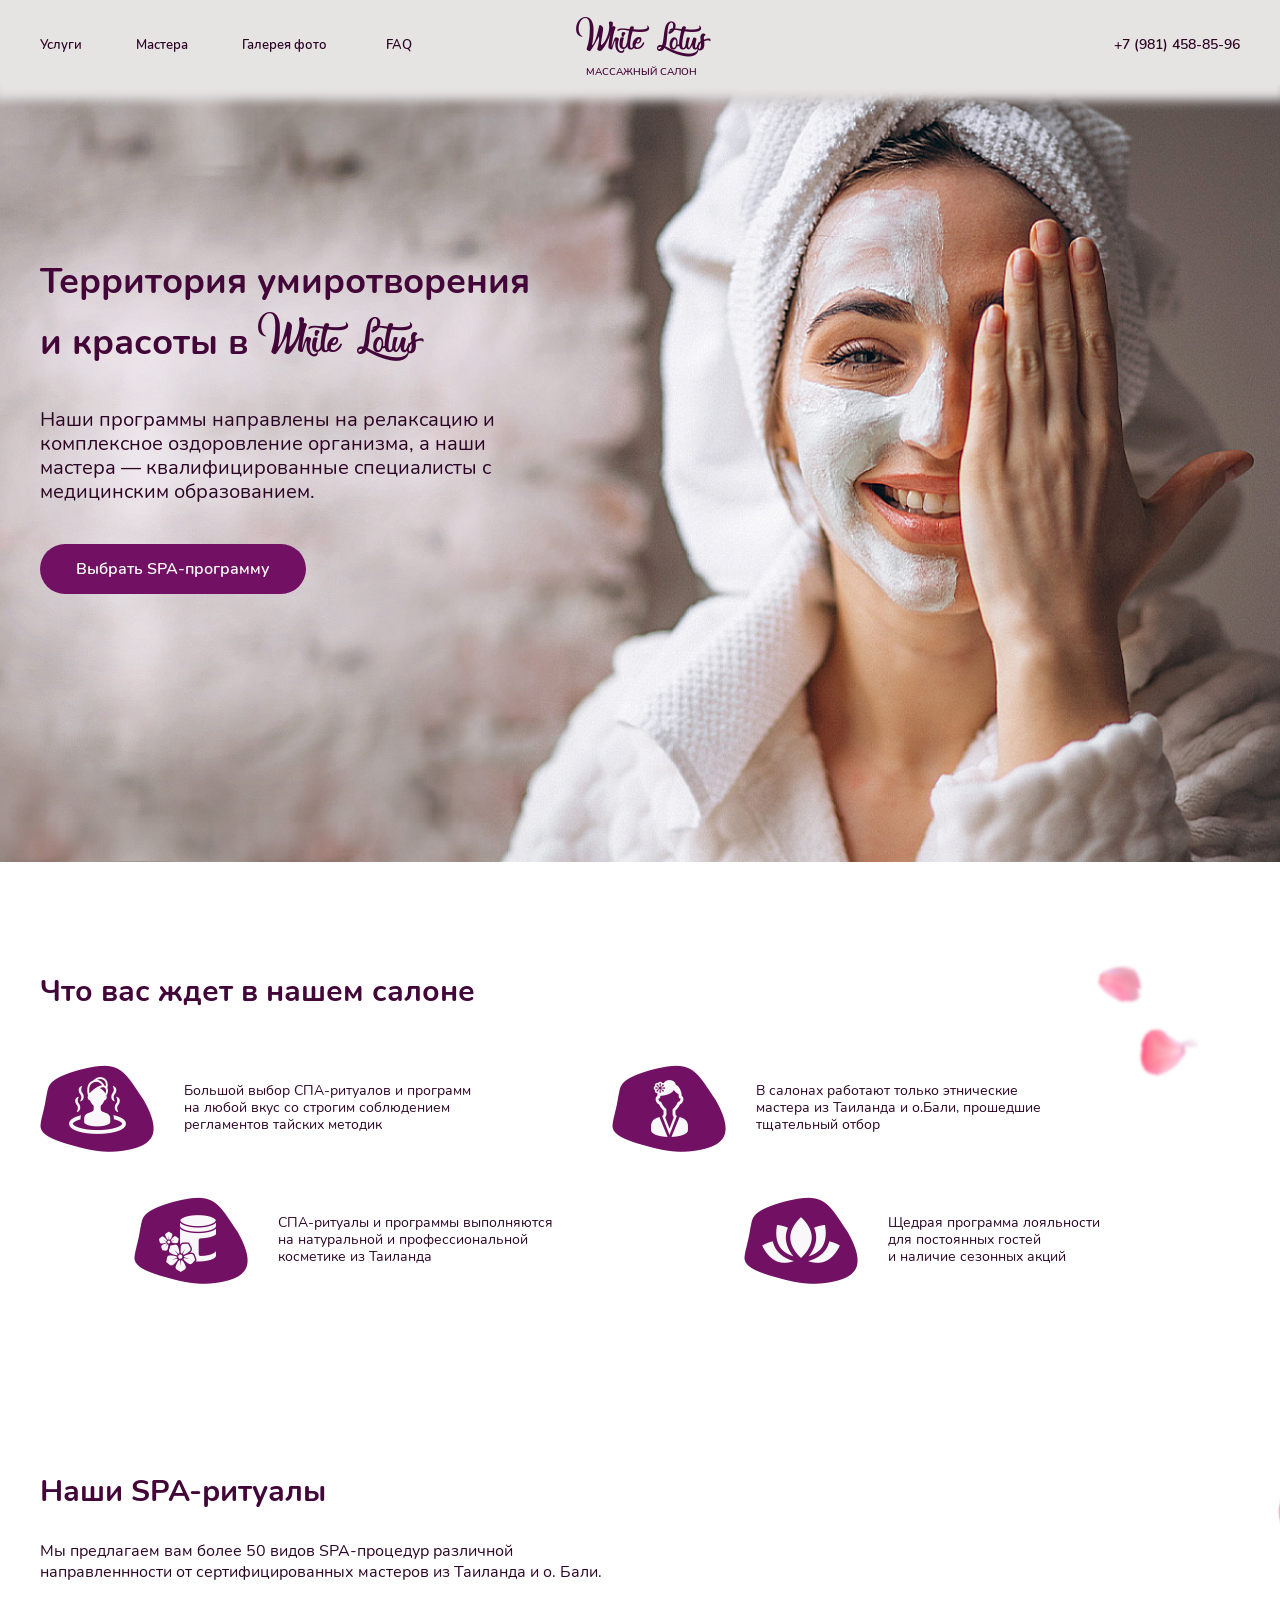
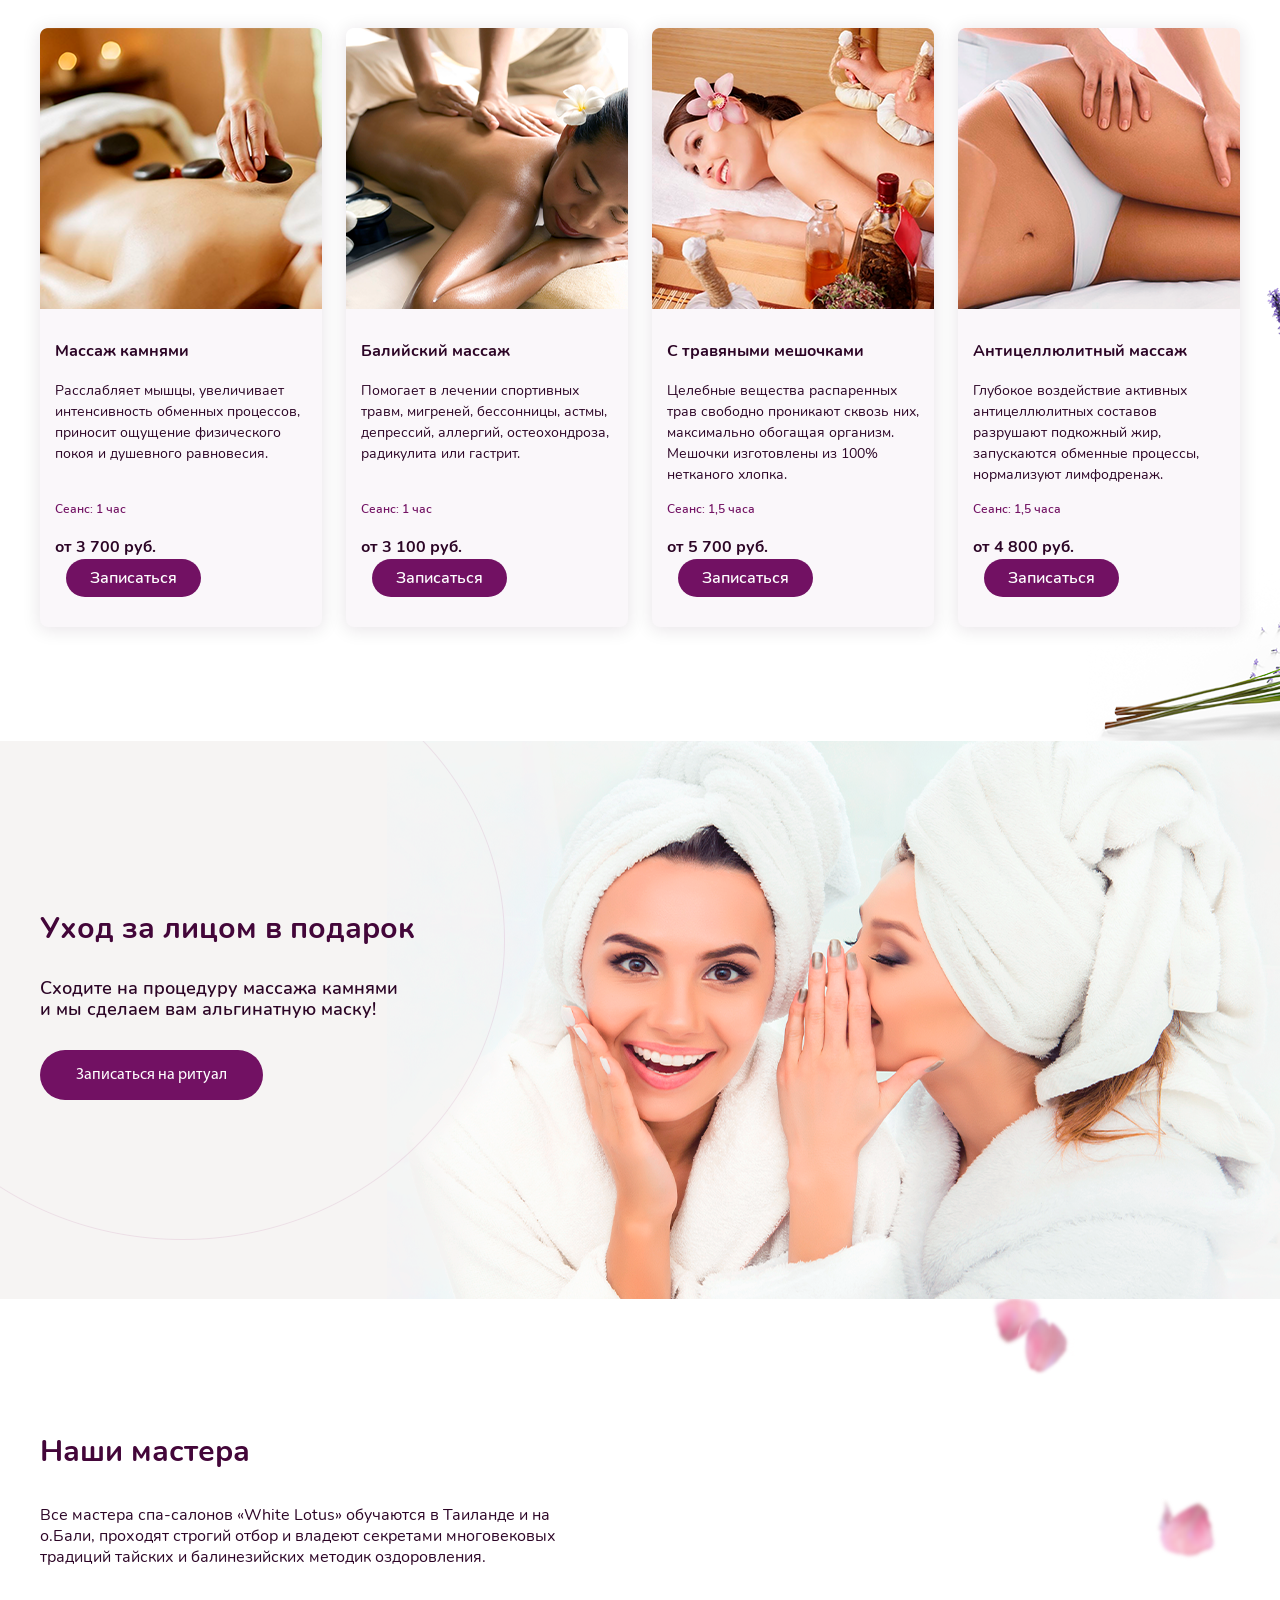
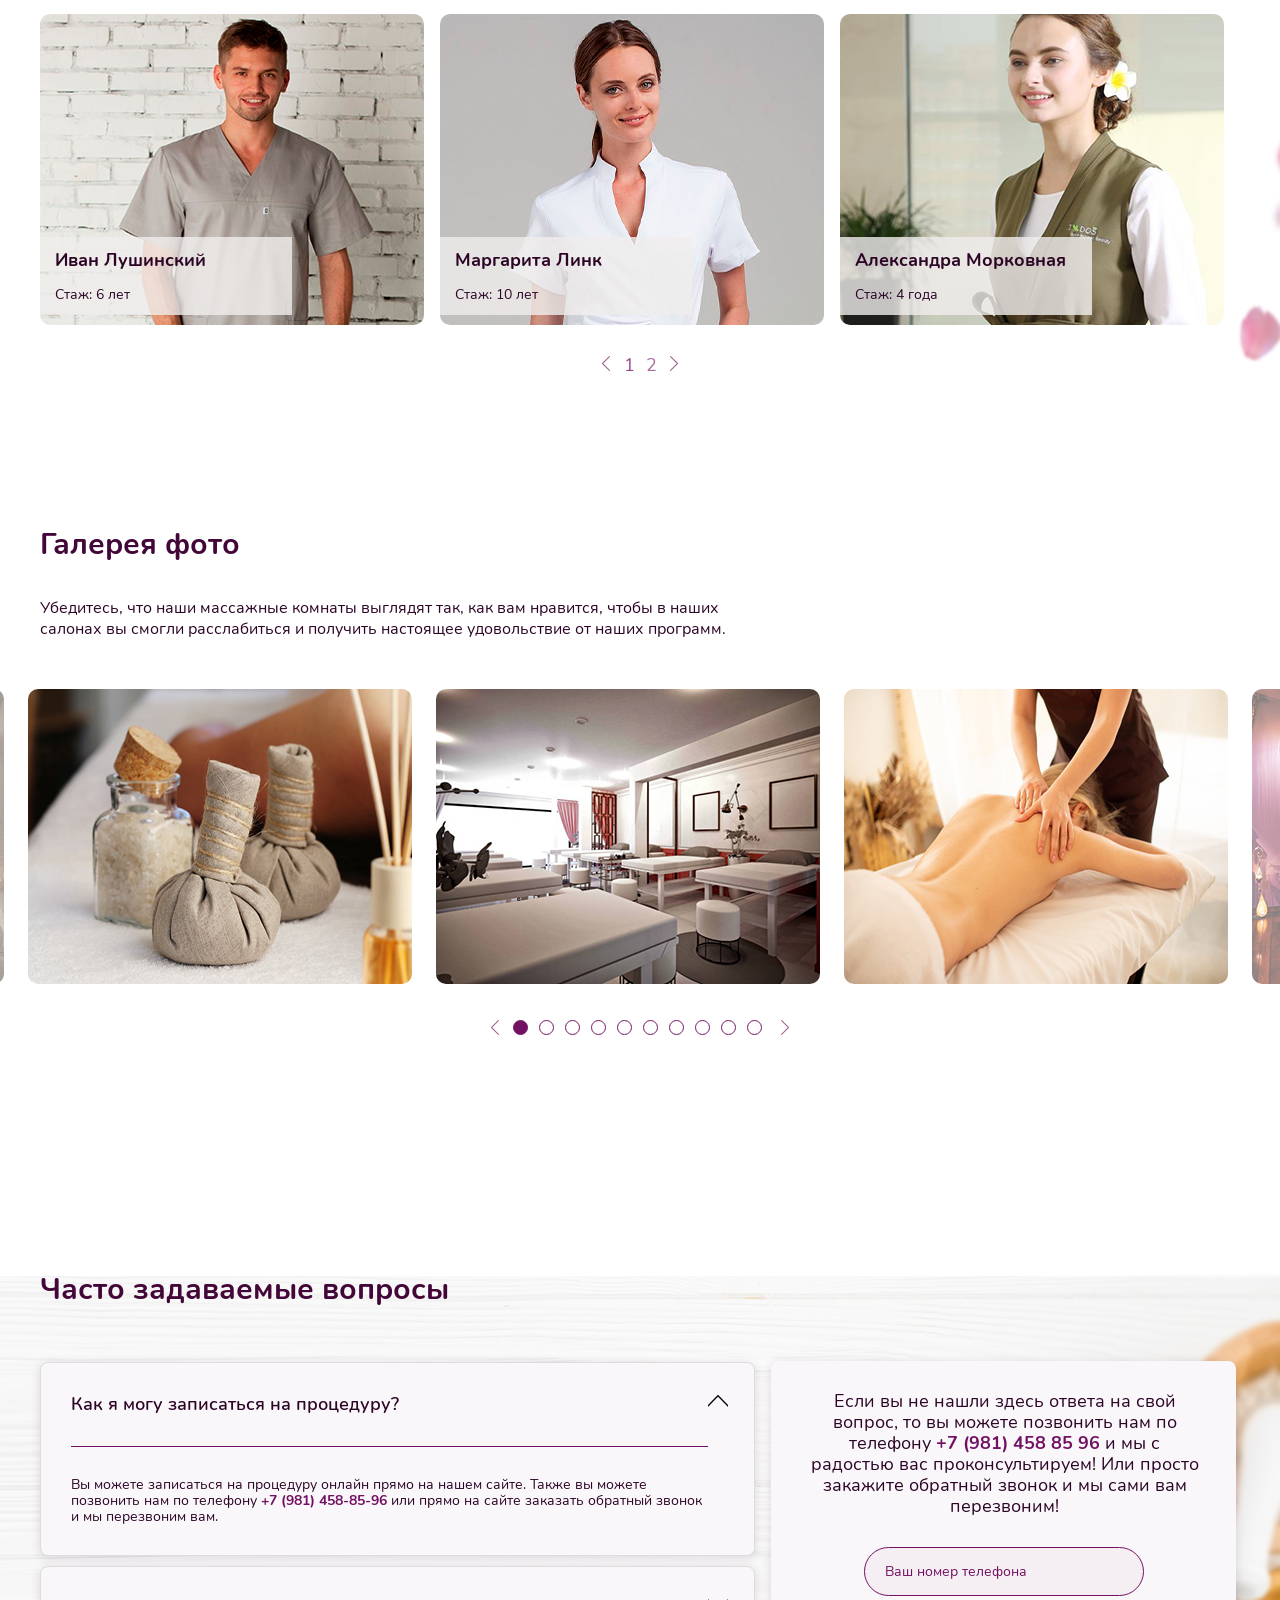
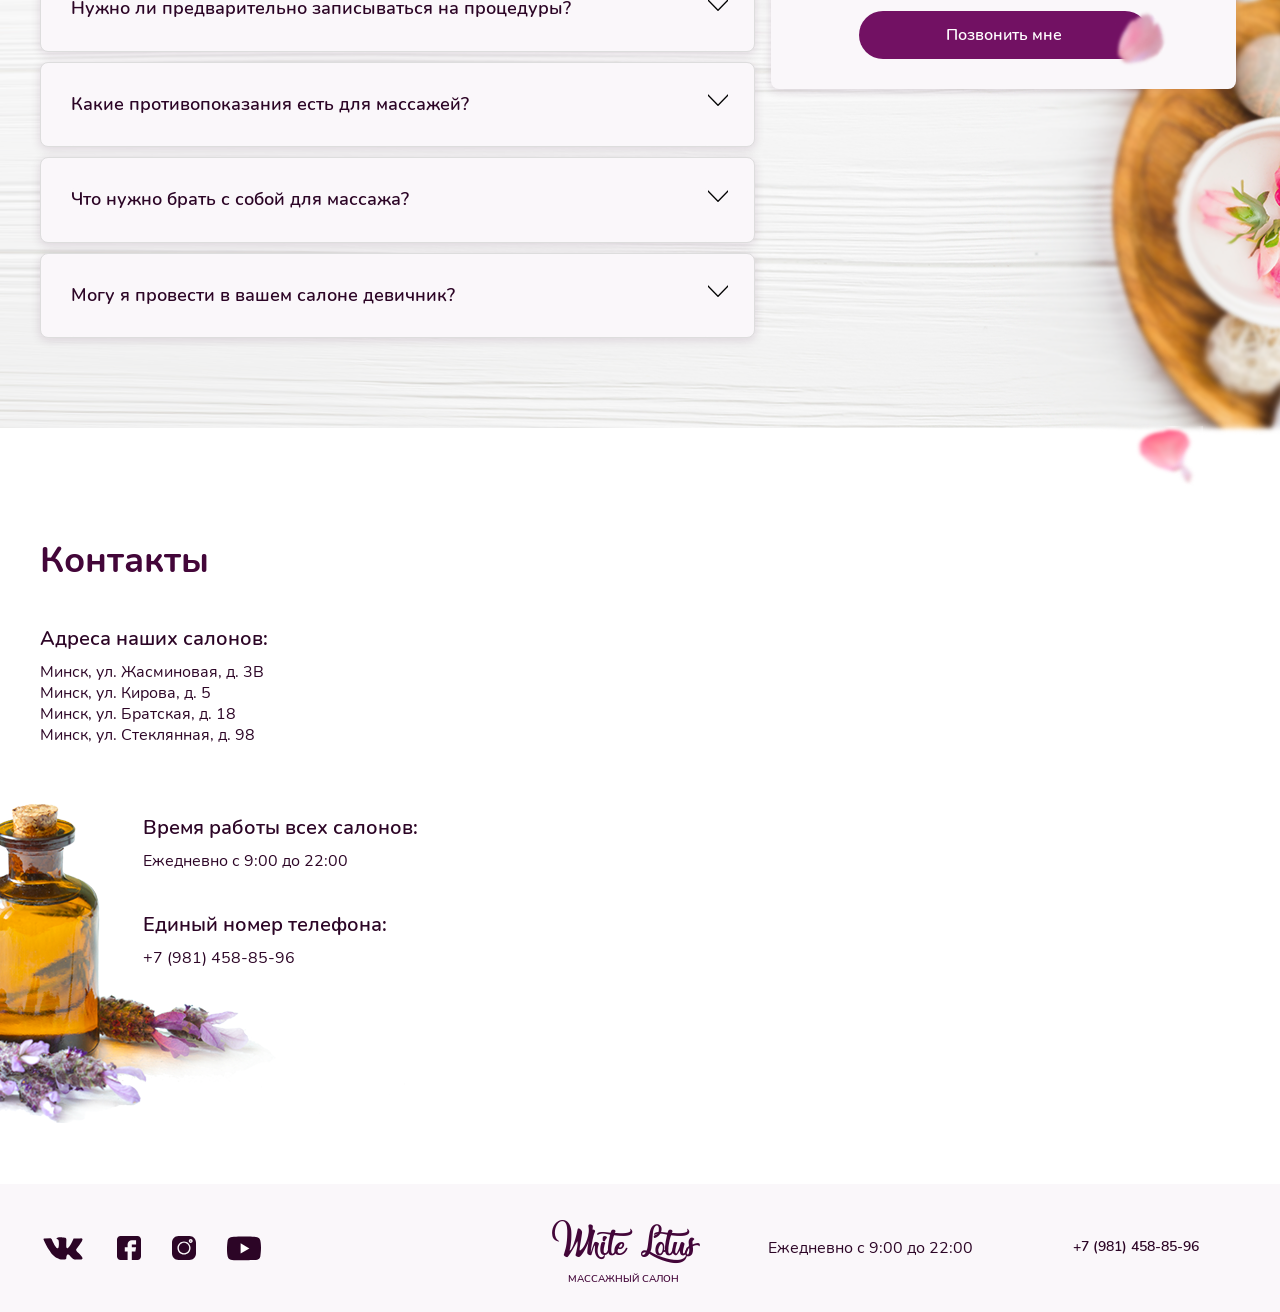
==== commit ce98f174: "progect" ====
--- a/index.html
+++ b/index.html
@@ -36,10 +36,12 @@
 </g>
 </svg>
                 <div class="block-link">
-                    <a href="#rituals-spa-description" class="category active">Услуги</a>
-                    <a href="#masters" class="category">Мастера</a>
-                    <a href="#gallery-photo" class="category">Галерея фото</a>
-                    <a href="#question" class="category">FAQ</a>
+                    <ul>
+                        <li><a href="#rituals-spa-description" class="category active">Услуги</a></li>
+                        <li><a href="#masters" class="category">Мастера</a></li>
+                        <li><a href="#gallery-photo" class="category">Галерея фото</a></li>
+                        <li><a href="#question" class="category">FAQ</a></li>
+                    </ul>
                 </div>
             </div>
             <div class="logo wow animate__bounceIn">
@@ -593,7 +595,7 @@
                     <input type="text" name="number" placeholder="Ваше телефон" id="number">
                     <p class="input-error">Введите ваш телефон</p>
                 </div>
-                <div class="reserve-input">
+                <div class="reserve-input arrow">
                     <select class="form-control ritual" name="ritual" id="exampleFormControlSelect1">
                         <option value="stones">Массаж камнями</option>
                         <option value="balinese">Балийский массаж</option>
--- a/css/main.css
+++ b/css/main.css
@@ -10,22 +10,22 @@
 
 @font-face {
     font-family: 'Nunito-Bold';
-    src: url("../fonts/nunito.bold.ttf");
+    src: url("../fonts/Nunito-Bold.ttf");
 }
 
 @font-face {
     font-family: 'Nunito-ExtraBold';
-    src: url("../fonts/nunito.extrabold.ttf");
+    src: url("../fonts/Nunito-ExtraBold.ttf");
 }
 
 @font-face {
     font-family: 'Nunito-Regular';
-    src: url("../fonts/nunito.regular.ttf");
+    src: url("../fonts/Nunito-Regular.ttf");
 }
 
 @font-face {
     font-family: 'Nunito-SemiBold';
-    src: url("../fonts/nunito.semibold.ttf");
+    src: url("../fonts/Nunito-SemiBold.ttf");
 }
 
 body {
@@ -59,34 +59,54 @@
 }
 
 #links {
-    margin-right: 129px;
-}
-
-#links a {
+    margin-right: 100px;
+}
+
+#links ul li a {
     text-decoration: none;
     font-size: 13px;
-    font-family: "Nunito-Semi-Bold", sans-serif;
-    color: rgb(44, 5, 38);
-    margin-right: 48px;
+    font-family: "Nunito-SemiBold", sans-serif;
+    color: rgb(44, 5, 38);
     font-weight: bold;
 }
 
-#links a:last-child {
+#links ul li:first-child {
+    margin-right: 37px;
+}
+
+#links ul li:nth-child(2) {
+    margin-right: 47px;
+}
+
+#links ul li:nth-child(3) {
+    margin-right: 44px;
+}
+
+#links ul li:last-child {
     margin-right: 0;
 }
 
-#links a.active {
+.block-link ul {
+    padding: 0;
+    margin: 0;
+}
+
+.block-link ul li {
+    list-style: none;
+    display: inline-block;
+    width: 54px;
+}
+
+.block-link ul li:nth-child(3) {
+    width: 95px;
+}
+
+#links a:hover {
     font-size: 13px;
-    font-family: "Nunito-Extra-Bold", sans-serif;
-    color: rgb(114, 17, 99);
+    font-family: "Nunito-ExtraBold", sans-serif;
+    color: #721163;
     font-weight: bold;
-    border-bottom: 2px solid rgb(114, 17, 99);
-    padding-bottom: 4px;
-}
-
-#links a:hover {
-    border-bottom: 2px solid rgb(114, 17, 99);
-    padding-bottom: 3px;
+    border-bottom: 1px solid #721163;
 }
 
 .logo-head-text {
@@ -121,13 +141,13 @@
 }
 
 #titles {
-    width: 527px;
+    max-width: 509px;
     margin-top: 175px;
 }
 
 #title-container #titles h1 {
     font-size: 36px;
-    font-family: "Nunito-Bold", sans-serif;
+    font-family: "Nunito-Bold", serif;
     color: rgb(67, 6, 57);
     margin: 0 auto;
     font-weight: bold;
@@ -390,7 +410,7 @@
     color: rgb(44, 5, 38);
     line-height: 1.167;
     width: 369px;
-    margin-top: 35px;
+    margin-top: 31px;
 }
 
 #present button {
@@ -429,7 +449,7 @@
 
 #petal-container #petal-14 img {
     position: absolute;
-    right: calc(50% - 645px);
+    right: calc(50% - 663px);
     top: 598px;
 }
 
@@ -521,13 +541,13 @@
 
 #the-choice-masters .slick-prev {
     left: calc(50% - 44px);
-    top: 331px;
+    top: 348px;
     z-index: 99;
 }
 
 #the-choice-masters .slick-next {
     right: calc(50% - 44px);
-    top: 331px;
+    top: 348px;
     z-index: 99;
 }
 
@@ -540,6 +560,14 @@
 
 }
 
+#the-choice-masters .slick-dots {
+    bottom: -43px;
+}
+
+#the-choice-masters {
+    margin-bottom: 40px;
+}
+
 .slick-dots li button:before {
     opacity: 0.6;
 }
@@ -552,14 +580,13 @@
     line-height: 1.2;
 }
 
-.slick-dots li.slick-active button:before {
-    opacity: 1;
-}
 
 #the-choice-masters .slick-dots li {
     margin: 0;
 }
-
+#the-choice-masters .slick-dots li:first-child {
+    margin-right: 2px;
+}
 #the-choice-masters .slick-dots li button:nth-child(1) {
     content: '2';
 }
@@ -652,6 +679,12 @@
     z-index: 9999;
 }
 
+#gallery-photo .slick-slide {
+    opacity: 0.5;
+}
+#gallery-photo .slick-slide.slick-active {
+    opacity: 1;
+}
 #gallery-photo .slick-dots {
     bottom: -38px;
 }
@@ -659,7 +692,7 @@
 #question {
     background: url("../images/bg-question.png");
     background-position: center;
-    height: 823px;
+    height: 900px;
     position: relative;
     overflow: hidden;
 }
@@ -705,17 +738,19 @@
     font-size: 18px;
     font-family: "Nunito-SemiBold", sans-serif;
     color: #2c0526;
-    font-weight: bold;
 }
 
 .accordion .accordion-item {
-    padding: 30px 30px 0 30px;
+    padding: 30px 46px 0 30px;
     box-sizing: border-box;
     border-radius: 8px;
     background-color: rgb(250, 247, 250);
     box-shadow: 0px 2px 9.2px 0.8px rgba(67, 6, 57, 0.12);
 }
-
+.ui-accordion .ui-accordion-header {
+    padding: 0;
+    margin: 0;
+}
 .accordion .ui-widget-content {
     font-size: 14px;
     font-family: "Nunito-Regular", sans-serif;
@@ -730,16 +765,10 @@
 .accordion .ui-widget-content span {
     color: #721163;
     font-size: 14px;
-    font-family: Nunito-Bold, sans-serif;
-}
-
-
-.accordion .accordion-header {
-    font-size: 18px;
-    font-family: "Nunito-SemiBold", sans-serif;
-    color: #2c0526;
-    padding: 0;
-}
+    font-family: "Nunito-Bold", sans-serif;
+}
+
+
 
 .accordion .accordion-item {
     border: 1px solid #ddd;
@@ -755,7 +784,7 @@
 }
 
 .accordion .ui-accordion-content {
-    padding: 30px 76px 30px 0;
+    padding: 30px 0px 30px 0;
     border-top: 1px solid #721163;
 }
 
@@ -767,8 +796,8 @@
 .accordion .ui-accordion-header-icon {
     content: '';
     position: absolute;
-    top: 10px;
-    right: 3px;
+    top: calc(50% - 21px);
+    right: -20px;
     display: inline-block;
     width: 20px;
     height: 13px;
@@ -812,6 +841,8 @@
     display: flex;
     justify-content: center;
     margin-bottom: 15px;
+    flex-direction: column;
+    align-items: center;
 }
 
 .input input {
@@ -930,7 +961,7 @@
 
 #footer #colum {
     display: flex;
-    margin-left: 94px;
+    margin-left: 73px;
 }
 
 #footer #colum .number {
@@ -976,7 +1007,7 @@
 }
 
 #footer .logo {
-    margin-left: 310px;
+    margin-left: 291px;
 }
 
 #footer .logo .logo-head-text {
@@ -1047,7 +1078,7 @@
     font-family: "Nunito-Regular", sans-serif;
     color: rgb(44, 5, 38);
     line-height: 1.5;
-
+    cursor: pointer;
 }
 
 #reservation .reserve-input input:focus-visible {
@@ -1065,7 +1096,7 @@
 #reservation .reserve-input .input-error {
     display: none;
     font-size: 14px;
-    font-family: Nunito-Bold, sans-serif;
+    font-family: "Nunito-Bold", sans-serif;
     color: #8e0404;
     margin-left: 14px;
 }
@@ -1151,7 +1182,7 @@
 #answer .answer-text {
     font-size: 15px;
     margin-top: 10px;
-    font-family: Nunito-Regular, sans-serif;
+    font-family: "Nunito-Regular", sans-serif;
     color: #2c0526;
 }
 
@@ -1194,7 +1225,37 @@
 .xdsoft_datetimepicker .xdsoft_calendar td:hover, .xdsoft_datetimepicker .xdsoft_timepicker .xdsoft_time_box > div > div:hover {
     background-color: #2c0526 !important;
 }
+
 .xdsoft_datetimepicker .xdsoft_label > .xdsoft_select > div > .xdsoft_option.xdsoft_current {
     box-shadow: #2c0526 0 1px 3px 0 inset;
     background: #721163;
+}
+
+#the-choice-masters #slick-slide00, #slick-slide01, #slick-slide02, #slick-slide03, #slick-slide04, #slick-slide05 {
+    width: 408px;
+}
+#gallery-photo .slick-slide {
+    width: 408px;
+}
+
+.arrow::after {
+    content: '\25BC';
+    position: absolute;
+    top: 225px;
+    right: 64px;
+    padding: 16px 1em;
+    border-radius: 0 22px 22px 0;
+    background: #721163;
+    cursor: pointer;
+    color: white;
+    pointer-events: none;
+    -webkit-transition: .25s all ease;
+    -o-transition: .25s all ease;
+    transition: .25s all ease;
+}
+.arrow:hover::after {
+    color: #db6bd6;
+}
+.arrow::-ms-expand {
+    display: block;
 }
--- a/css/adaptive.css
+++ b/css/adaptive.css
@@ -10,12 +10,14 @@
         height: 880px;
     }
 }
+
 /*1226-1269*/
 @media screen and (max-width: 1269px) {
     #gallery-photo .slick-track .slick-slide, .slick-cloned {
         width: 420px;
     }
 }
+
 /*1200-1225*/
 @media screen and (max-width: 1225px) {
     #question-container {
@@ -58,10 +60,12 @@
         padding-right: 20px;
     }
 
+
     #number-container .number-text {
-        font-size: 15px;
-        width: 318px;
-    }
+        font-size: 14px;
+        width: 297px;
+    }
+
     #footer-container {
         padding-left: 20px;
         padding-right: 20px;
@@ -75,114 +79,16 @@
         width: 700px;
         height: 400px;
     }
-}
-
-/*768-1023*/
-@media screen and (max-width: 1023px) {
-
-    #information .info-spa-text {
-        margin-left: 20px;
-        width: 206px;
-    }
-
-    #information .info-spa-image {
-        width: 90px;
-    }
-
-    #present {
-        backdrop-filter: blur(3px);
-    }
-
-    #information .info-spa-image img {
-        max-width: 100%;
-        max-height: 100%;
-    }
-
-    #rituals-spa-description {
-        justify-content: center;
-    }
-
-    #present .title-info {
-        font-size: 25px;
-    }
-
-    #present .present-text {
-        font-size: 16px;
-        width: 306px;
-    }
-
-    #question .title-info {
-        padding-top: 101px;
-    }
-
-    #number-container {
-        margin-top: 7px;
-    }
-
-    #question-container {
-        display: flex;
-        justify-content: center;
-        flex-direction: column;
-        align-items: center;
-    }
-
-    #question {
-        height: 1267px;
-        background-size: auto 100%;
-    }
-
-    #maps #title-maps {
-        text-align: center;
-    }
-
-    #footer #footer-container {
-        justify-content: space-between;
-    }
-
-    #footer .text-work {
-        margin-left: 0;
-    }
-
-    #footer .number {
-        margin-left: 0;
-    }
-
-    #gallery-title {
-        text-align: center;
-        margin-bottom: 31px;
-    }
-
-    #gallery-text {
-        margin: 0 auto;
-        text-align: center;
-    }
-
-    #footer .logo {
-        margin-left: 0;
-    }
-
-    #footer #colum {
-        display: flex;
-        align-items: flex-end;
-        flex-direction: column;
-    }
-
-    #footer #colum .number {
-        margin-top: 3px;
-    }
-
-}
-
-/*1163-1199*/
+
+}
+
+/*1024-1199*/
 @media screen and (max-width: 1199px) {
     #header-container {
         padding: 10px 20px;
     }
 
-    #masters #masters-container #the-choice-masters .slick-slide, .slick-current, .slick-active {
-        display: flex;
-        justify-content: space-evenly;
-    }
+
 
     #masters .title-info {
         text-align: center;
@@ -204,16 +110,19 @@
 
     #the-choice-masters .slick-prev {
         left: calc(50% - 50px);
-        top: 330px;
+        top: 348px;
         z-index: 99;
     }
 
     #the-choice-masters .slick-next {
         right: calc(50% - 50px);
-        top: 330px;
+        top: 348px;
         z-index: 99;
     }
-
+    #the-choice-masters .slick-initialized, #the-choice-masters .slick-slide {
+        display: flex;
+        justify-content: center;
+    }
     #header-container .number {
         margin-left: 332px;
     }
@@ -264,7 +173,7 @@
     }
 
     #info {
-        padding-bottom: 70px;
+        padding-bottom: 60px;
     }
 
     #present-container {
@@ -295,6 +204,9 @@
 
     #rituals-spa-description {
         justify-content: center;
+        max-width: 700px;
+        display: flex;
+        margin: 0 auto;
     }
 
     #number-container {
@@ -305,12 +217,12 @@
     #rituals-spa .rituals-spa-text {
         margin: 0 auto;
         padding-top: 31px;
-        padding-bottom: 20px;
+        padding-bottom: 10px;
         text-align: center;
     }
 
     #rituals-spa .spa {
-        margin: 25px 54px;
+        margin: 10px
     }
 
     #contact-container {
@@ -330,7 +242,10 @@
     }
 
     #footer .logo {
-        margin-left: 265px;
+        margin-left: 250px;
+    }
+    #footer #colum {
+        margin-left: 0;
     }
 }
 
@@ -401,23 +316,116 @@
     }
 
 }
-/*814-930*/
-@media screen and (max-width: 930px) {
-    #rituals-spa .spa {
-        margin: 25px 8px;
-    }
-}
+
+/*981-1023*/
+@media screen and (max-width: 1023px) {
+
+    #present {
+        backdrop-filter: blur(3px);
+    }
+
+
+
+    #present .title-info {
+        font-size: 25px;
+    }
+
+    #present .present-text {
+        font-size: 16px;
+        width: 306px;
+    }
+
+    #question .title-info {
+        padding-top: 101px;
+    }
+
+    #number-container {
+        margin-top: 7px;
+    }
+
+    #question-container {
+        display: flex;
+        justify-content: center;
+        flex-direction: column;
+        align-items: center;
+    }
+
+    #question {
+        height: 1267px;
+        background-size: auto 100%;
+    }
+
+    #maps #title-maps {
+        text-align: center;
+    }
+
+    #footer #footer-container {
+        justify-content: space-between;
+    }
+
+    #footer .text-work {
+        margin-left: 0;
+    }
+
+    #footer .number {
+        margin-left: 0;
+    }
+
+    #gallery-title {
+        text-align: center;
+        margin-bottom: 31px;
+    }
+
+    #gallery-text {
+        margin: 0 auto;
+        text-align: center;
+    }
+
+    #footer .logo {
+        margin-left: 0;
+    }
+
+    #footer #colum {
+        display: flex;
+        align-items: flex-end;
+        flex-direction: column;
+    }
+
+    #footer #colum .number {
+        margin-top: 3px;
+    }
+
+}
+
+
+/*814-980*/
+@media screen and (max-width: 980px) {
+    #information .info-spa-text {
+        margin-left: 20px;
+        width: 215px;
+    }
+
+    #information .info-spa-image {
+        width: 90px;
+    }
+
+    #information .info-spa-image img {
+        max-width: 100%;
+        max-height: 100%;
+    }
+}
+
 /*768-813*/
 @media screen and (max-width: 813px) {
     #the-choice-masters .slick-prev {
         left: calc(50% - 83px);
-        top: 330px;
+        top: 348px;
         z-index: 99;
     }
 
     #the-choice-masters .slick-next {
         right: calc(50% - 83px);
-        top: 330px;
+        top: 348px;
         z-index: 99;
     }
 
@@ -462,16 +470,15 @@
         display: block;
     }
 
-    #links a.active {
-        font-size: 16px;
-    }
-
-    #links a {
+
+    #links ul li a {
         margin: 0;
         padding-top: 44px;
-        font-size: 16px;
-    }
-
+        font-size: 19px;
+    }
+    #links .block-link ul li:nth-child(3) {
+        width: 150px;
+    }
     #links {
         top: 0;
         left: 0;
@@ -485,11 +492,12 @@
         display: none;
     }
 
-    #header .block-link {
+    #header .block-link ul li {
         display: flex;
         justify-content: center;
         align-items: center;
         flex-direction: column;
+        margin: 0 auto;
     }
 
     #links svg {
@@ -562,12 +570,14 @@
 
 
 }
+
 /*630-670*/
 @media screen and (max-width: 670px) {
     #reservation #reservation-send {
         margin: 113px 37px;
     }
 }
+
 /*580-628*/
 @media screen and (max-width: 628px) {
     #footer #colum {
@@ -623,18 +633,7 @@
         width: 424px;
     }
 
-    #rituals-spa .spa {
-        margin: 25px 0;
-    }
-
-    #number-container .number-text {
-        font-size: 14px;
-        width: 297px;
-    }
-
-    #question-container #number-container {
-        width: 300px;
-    }
+
 
     #present {
         background-position: inherit;
@@ -698,8 +697,10 @@
 
 /*371-479*/
 @media screen and (max-width: 479px) {
-    .accordion .accordion-header {
-        font-size: 12px;
+
+
+    #question-container #number-container {
+        width: 300px;
     }
 
     #present .title-info {
@@ -713,7 +714,7 @@
     }
 
     .accordion .ui-accordion-header-icon {
-        top: 0;
+        top: 6px;
         right: -17px;
     }
 
@@ -725,18 +726,11 @@
         font-size: 13px;
         width: 253px;
     }
-
+    #the-choice-masters .slick-dots {
+        display: none !important;
+    }
     #titles {
         width: 292px;
-    }
-
-    #numbers .input input {
-        width: 243px;
-        padding: 17px 17px;
-    }
-
-    #number-container .btn {
-        padding: 16px 65px;
     }
 
     #number-container {
@@ -746,7 +740,7 @@
 
     #title-container #titles h1 {
         font-size: 21px;
-        width: 303px;
+        max-width: 300px;
         line-height: 8px;
         margin: 0;
     }
@@ -769,10 +763,6 @@
         font-size: 12px;
         width: 298px;
         text-align: center;
-    }
-
-    #the-choice-masters .master {
-        max-width: 300px;
     }
 
     #the-choice-masters .master img {
@@ -787,8 +777,9 @@
     }
 
     #masters .text-info-masters {
-        width: 312px;
-        font-size: 15px;
+        width: 296px;
+        font-size: 16px;
+        padding-top: 0;
     }
 
     #the-choice-masters .slick-next {
@@ -807,31 +798,34 @@
         width: 291px;
         text-align: center;
     }
-
+    #gallery-photo .slick-track .slick-slide, .slick-cloned {
+        width: 323px;
+    }
     #question-container .title-info {
         font-size: 20px;
     }
 
     #information .info-spa-text {
-        margin-left: 5px;
+        margin-left: 10px;
         width: 191px;
         font-size: 13px;
     }
 
 
     #reservation-content {
-        padding: 36px 27px;
+        padding: 52px 27px;
     }
 
     #reservation .reserve-input input, .reserve-input select {
-        width: 179px;
+        width: 238px;
         padding: 10px 16px;
     }
 
     #reservation #reservation-cancel {
-        right: -42px;
+        right: 6px;
+        top: 6px;
+        height: 34px;
         width: 34px;
-        height: 34px;
     }
 
     #reservation #reservation-send {
@@ -880,9 +874,7 @@
         max-height: 100%
     }
 
-    #gallery-photo .slick-track .slick-slide, .slick-cloned {
-        width: 290px;
-    }
+
 
     #gallery-photo .slick-dots {
         bottom: 25px;
@@ -903,10 +895,19 @@
     #footer #footer-icon {
         margin-top: 23px;
     }
-}
+    .arrow::after {
+        top: 189px;
+        right: 27px;
+        padding: 9px 10px;
+    }
+}
+
 /*320-370*/
 @media screen and (max-width: 370px) {
     #header-container .number {
         display: none;
     }
-}
+    #gallery-photo .slick-track .slick-slide, .slick-cloned {
+        width: 309px;
+    }
+}
